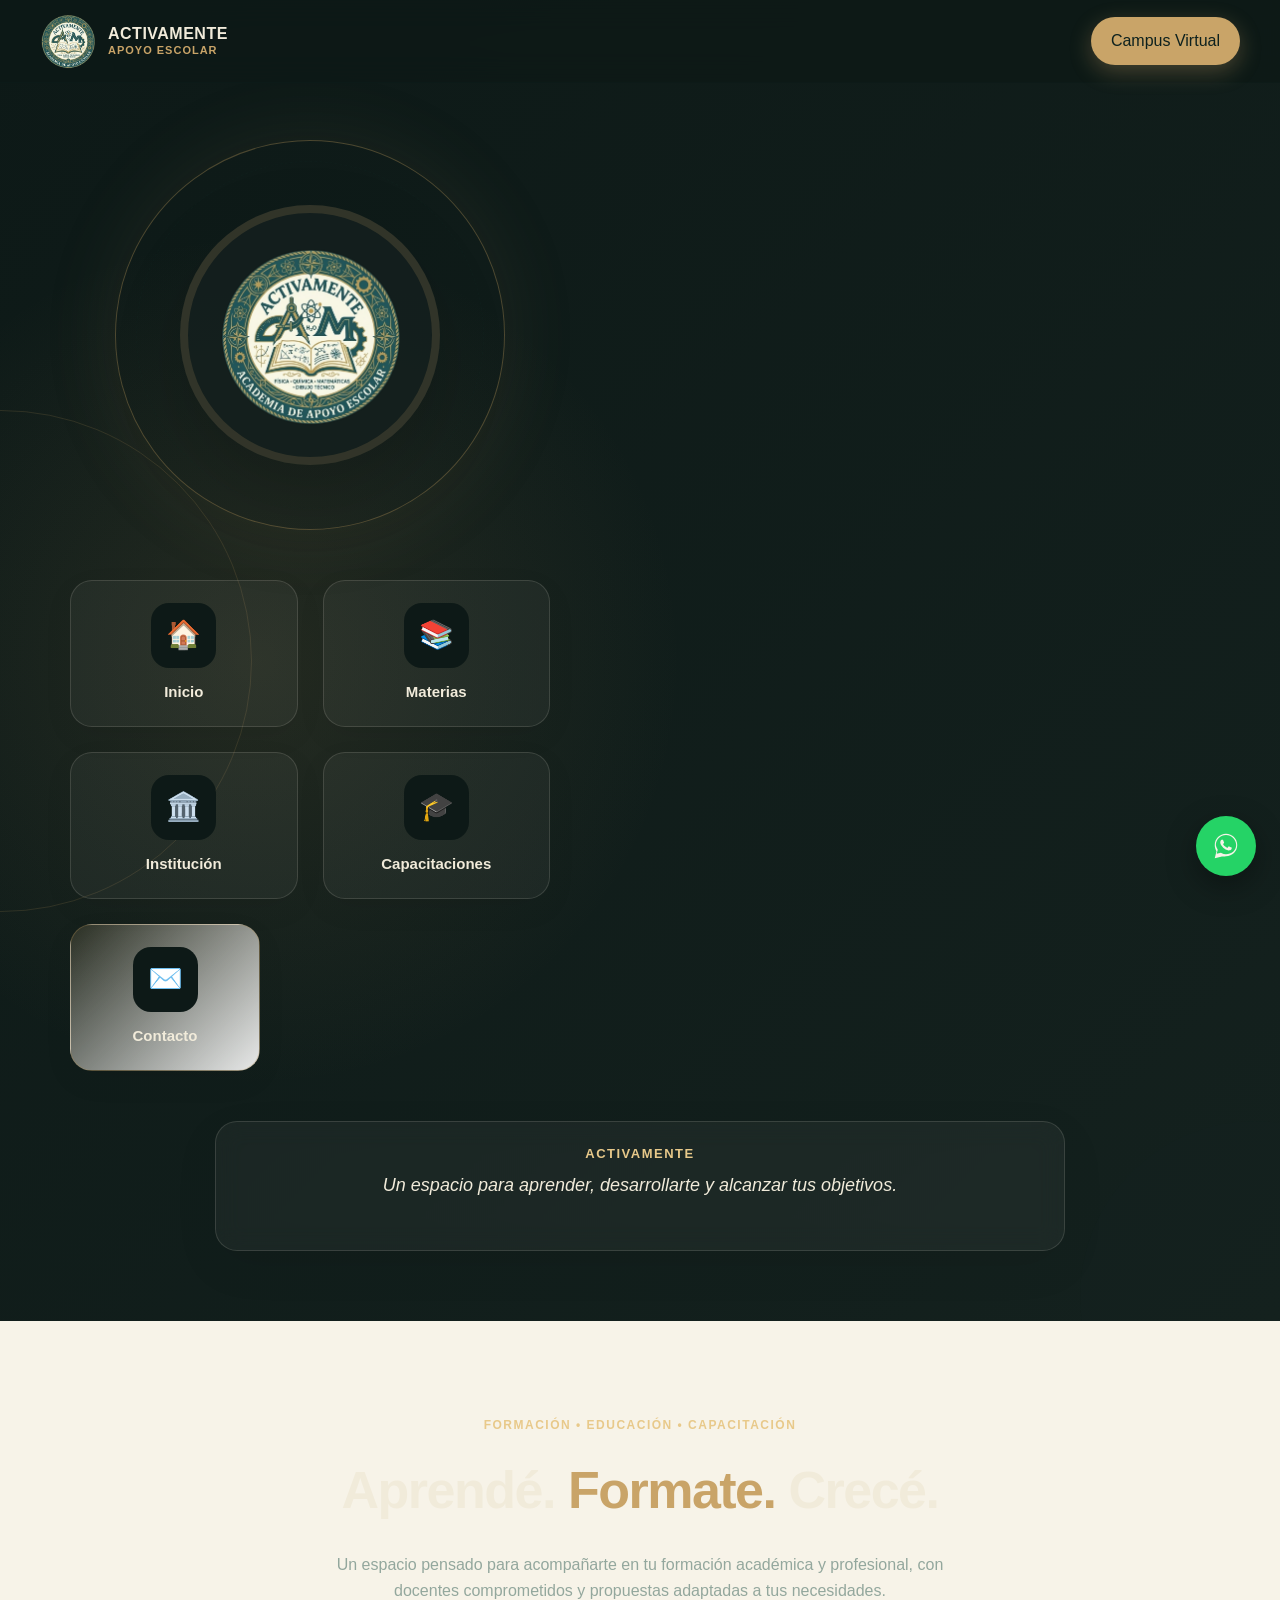
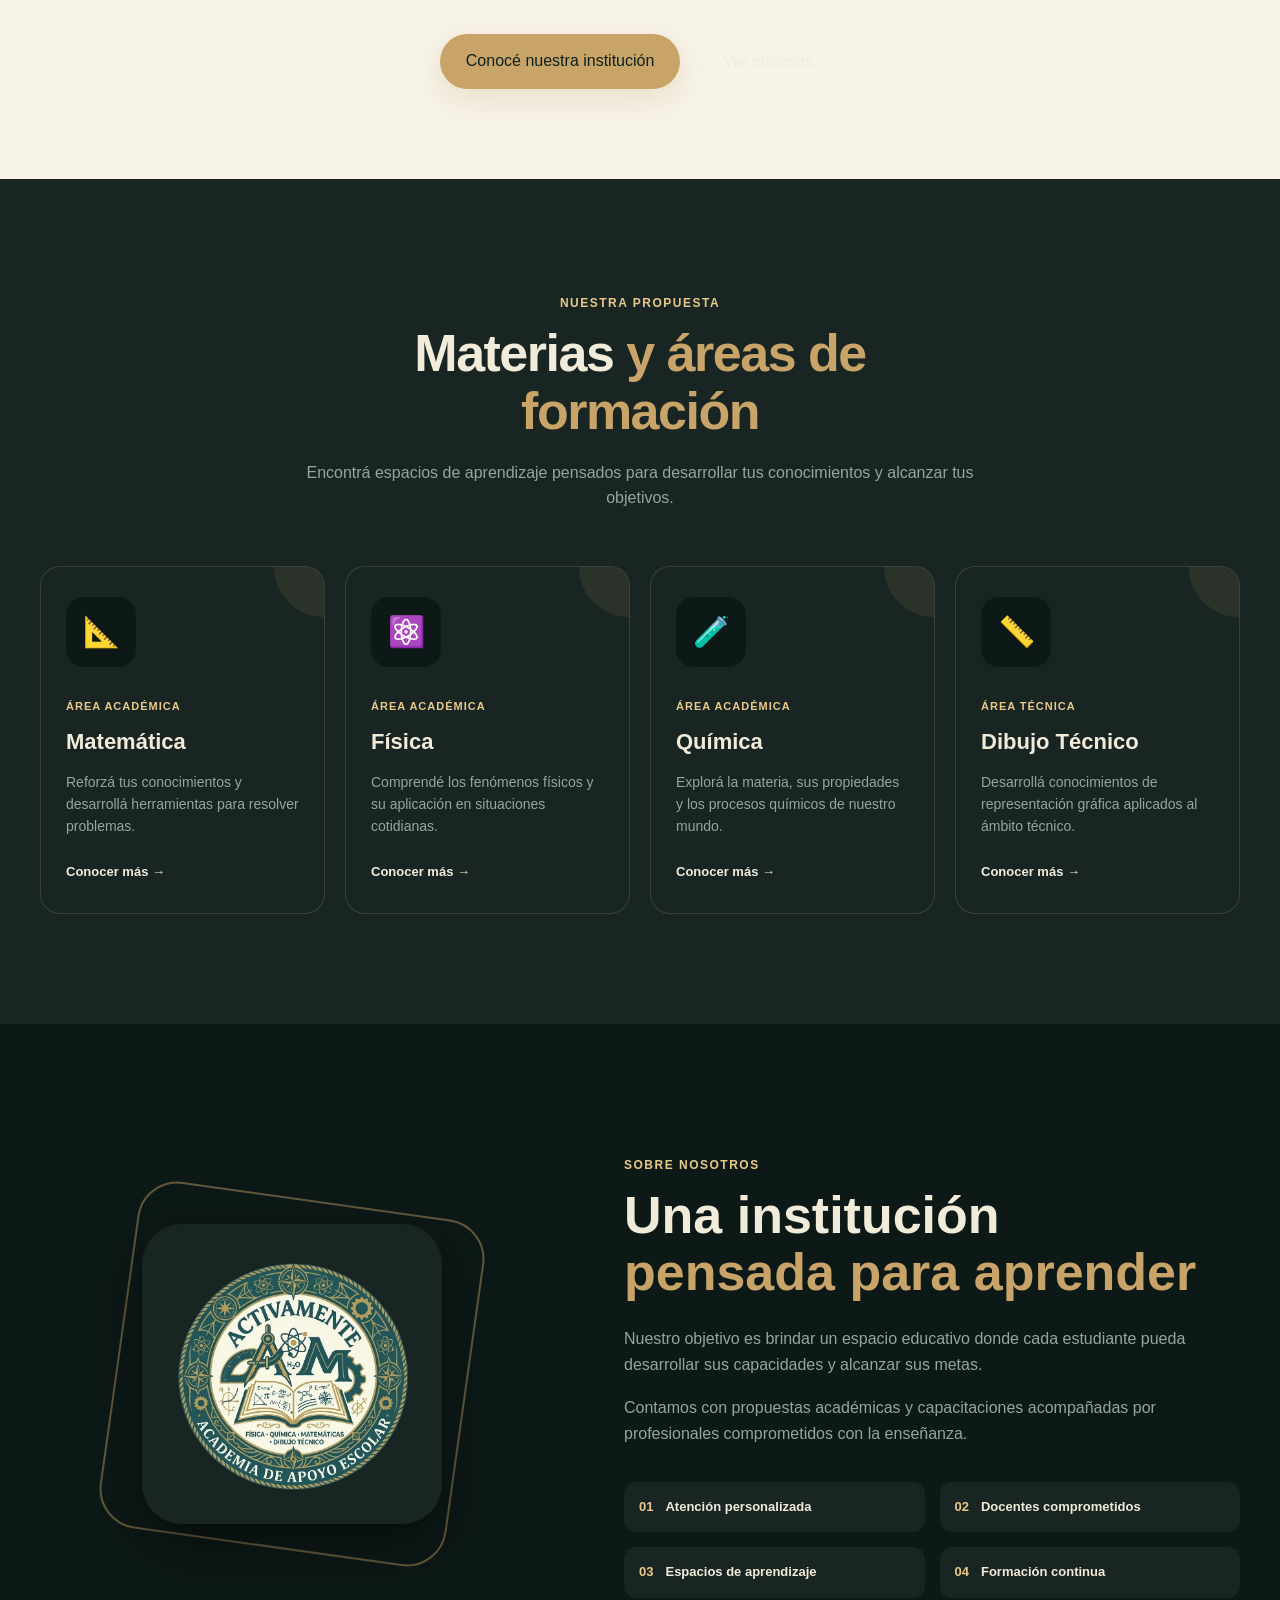
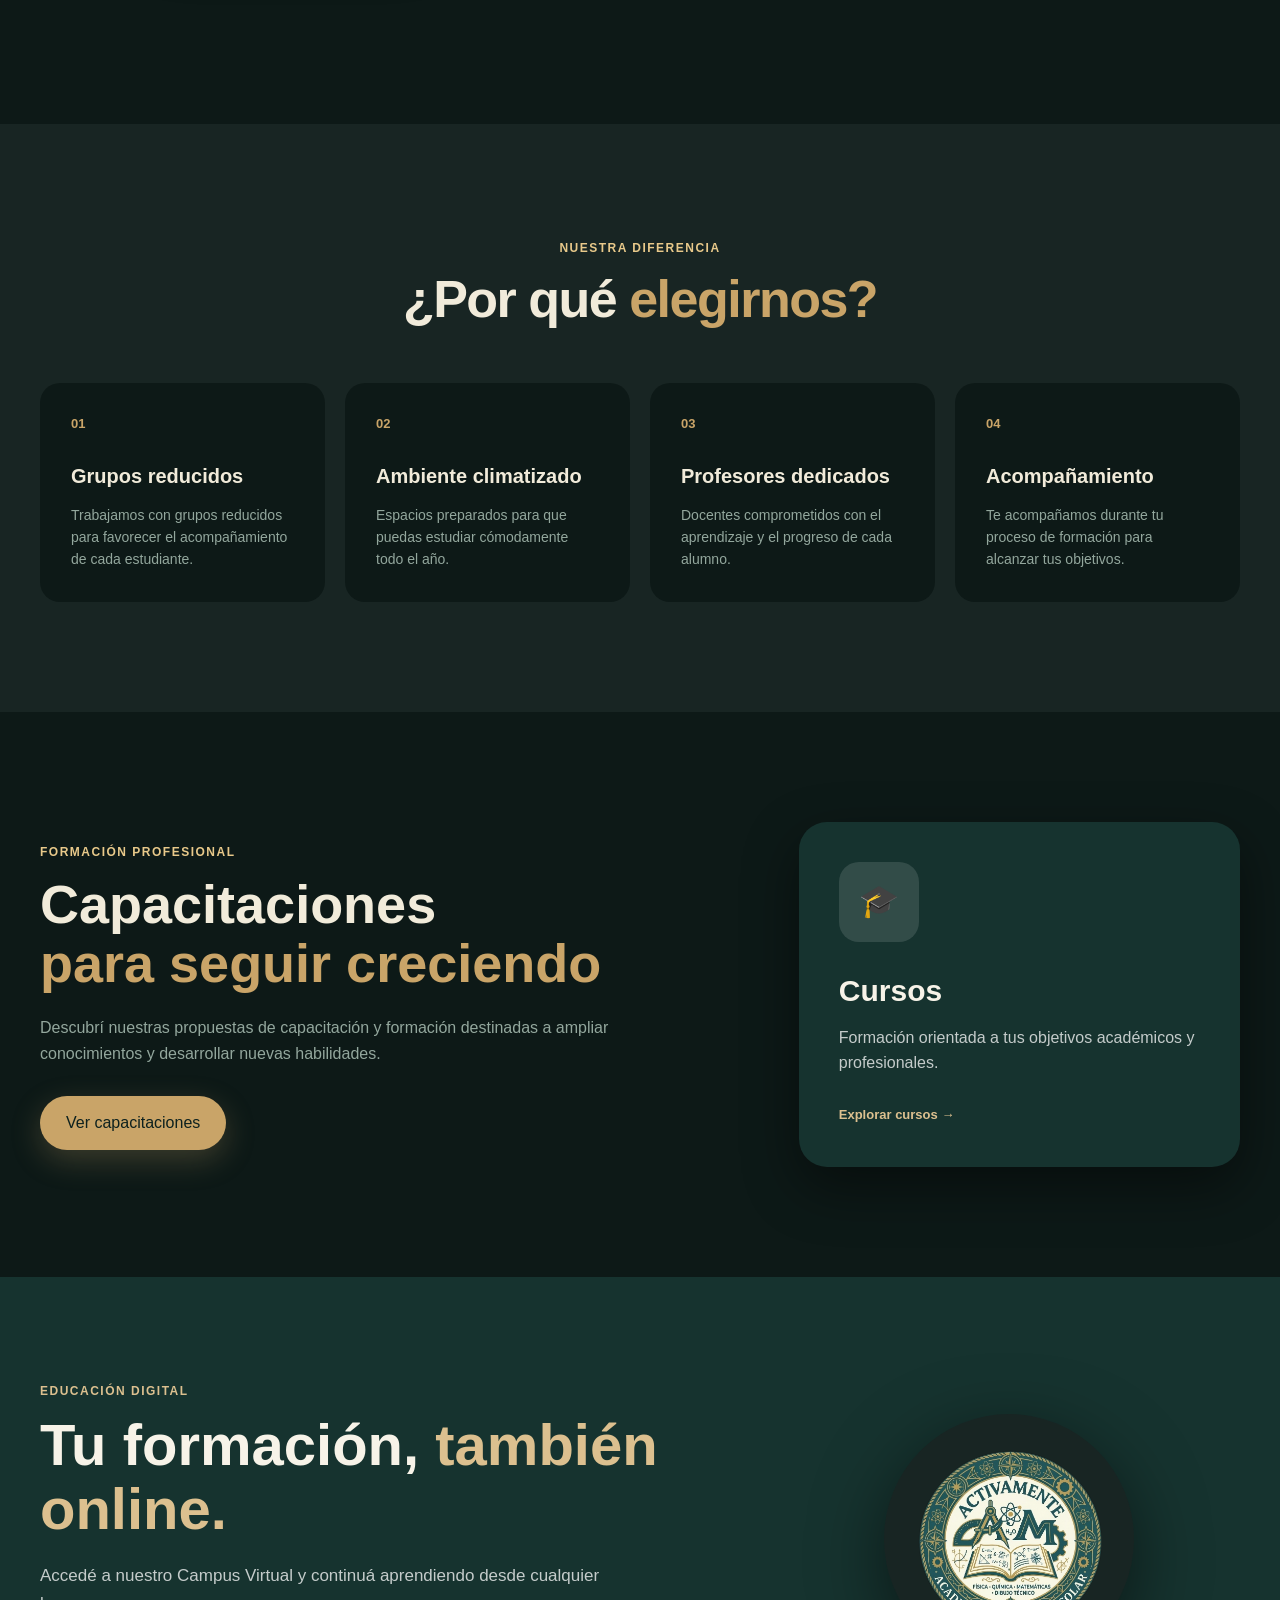
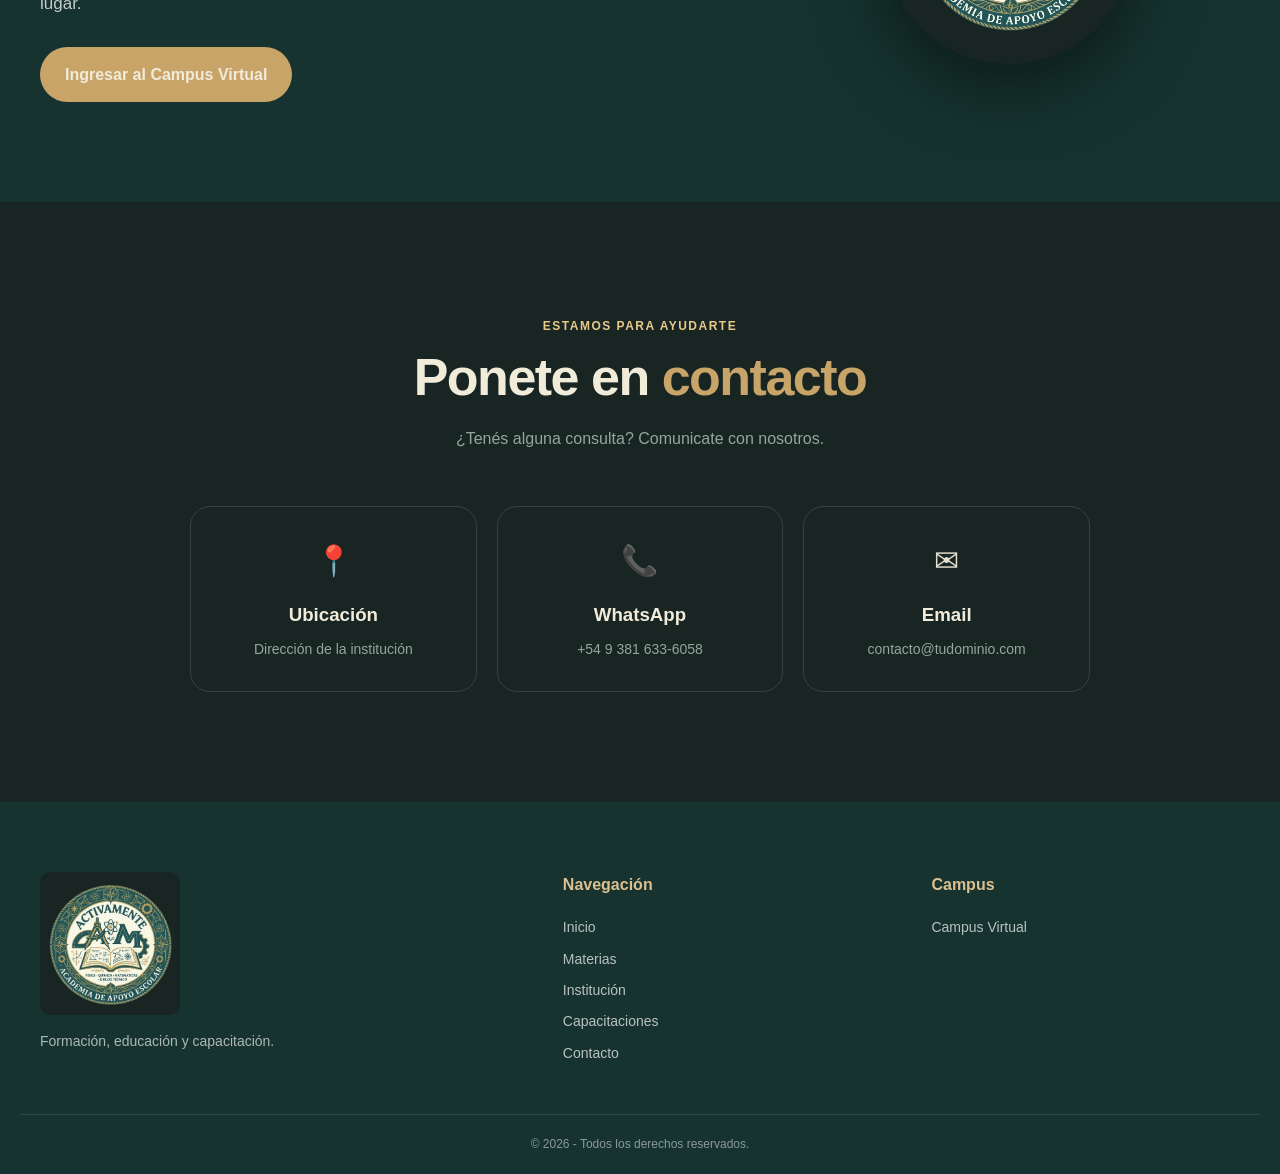
==== index.html @ 9f3b5a09 "Update index.html" ====
<!DOCTYPE html>
<html lang="es">
<head>
<meta charset="UTF-8">
<meta name="viewport" content="width=device-width, initial-scale=1.0">
<title>Preview paleta oscura — Academia Activamente</title>
<link rel="stylesheet" href="css/style.css">
</head>
<body>

<header class="header">
  <nav class="navbar">
    <a href="#inicio" class="logo">
      <img src="assets/logo.png" alt="Logo">
      <span class="logo-text">
        <strong>ACTIVAMENTE</strong>
        <em>Apoyo Escolar</em>
      </span>
    </a>
    <a href="https://campus.activamente.site/" class="btn-campus">Campus Virtual</a>
  </nav>
</header>

<main>
  <section class="hero" id="inicio">
    <div class="hero-main">
      <div class="hero-radial">
        <div class="orbit-ring"></div>
        <div class="hero-floating-logo">
          <div class="logo-orbit"></div>
          <div class="logo-container"><img id="subjectIcon" src="assets/logo.png" alt="ACTIVAMENTE"></div>
        </div>
        <div class="hero-subjects">
          <div class="orbit-item" style="--dx:0px; --dy:-310px; --dx-t:0px; --dy-t:-225px;">
            <a href="#inicio" class="subject-button active">
              <span class="subject-icon">🏠</span><span class="subject-label">Inicio</span>
            </a>
          </div>
          <div class="orbit-item" style="--dx:294.8px; --dy:-95.8px; --dx-t:214px; --dy-t:-69.5px;">
            <a href="#materias" class="subject-button">
              <span class="subject-icon">📚</span><span class="subject-label">Materias</span>
            </a>
          </div>
          <div class="orbit-item" style="--dx:182.2px; --dy:250.8px; --dx-t:132.3px; --dy-t:182px;">
            <a href="#institucion" class="subject-button">
              <span class="subject-icon">🏛️</span><span class="subject-label">Institución</span>
            </a>
          </div>
          <div class="orbit-item" style="--dx:-182.2px; --dy:250.8px; --dx-t:-132.3px; --dy-t:182px;">
            <a href="#capacitaciones" class="subject-button">
              <span class="subject-icon">🎓</span><span class="subject-label">Capacitaciones</span>
            </a>
          </div>
          <div class="orbit-item" style="--dx:-294.8px; --dy:-95.8px; --dx-t:-214px; --dy-t:-69.5px;">
            <a href="#contacto" class="subject-button subject-cursos">
              <span class="subject-icon">✉️</span><span class="subject-label">Contacto</span>
            </a>
          </div>
        </div>
      </div>
    </div>
    <div class="hero-subject-info" id="subjectInfo">
      <span class="subject-name" id="subjectName">ACTIVAMENTE</span>
      <p class="subject-quote" id="quoteText">Un espacio para aprender, desarrollarte y alcanzar tus objetivos.</p>
      <span class="subject-author" id="quoteAuthor"></span>
    </div>
  </section>


  <section class="presentation">
    <div class="presentation-container">
      <span class="section-tag">Formación • Educación • Capacitación</span>
      <h1>Aprendé. <span>Formate.</span> Crecé.</h1>
      <p>Un espacio pensado para acompañarte en tu formación académica y profesional, con docentes comprometidos y propuestas adaptadas a tus necesidades.</p>
      <div class="presentation-buttons">
        <a href="#institucion" class="btn-primary">Conocé nuestra institución</a>
        <a href="#materias" class="btn-secondary">Ver materias</a>
      </div>
    </div>
  </section>

  <section class="section materias" id="materias">
    <div class="section-header">
      <span class="section-tag">Nuestra propuesta</span>
      <h2>Materias <span>y áreas de formación</span></h2>
      <p>Encontrá espacios de aprendizaje pensados para desarrollar tus conocimientos y alcanzar tus objetivos.</p>
    </div>
    <div class="materias-grid">
      <article class="materia-card">
        <div class="materia-icon">📐</div>
        <div class="materia-content"><span>Área académica</span><h3>Matemática</h3><p>Reforzá tus conocimientos y desarrollá herramientas para resolver problemas.</p><a href="#" class="card-link">Conocer más →</a></div>
      </article>
      <article class="materia-card">
        <div class="materia-icon">⚛️</div>
        <div class="materia-content"><span>Área académica</span><h3>Física</h3><p>Comprendé los fenómenos físicos y su aplicación en situaciones cotidianas.</p><a href="#" class="card-link">Conocer más →</a></div>
      </article>
      <article class="materia-card">
        <div class="materia-icon">🧪</div>
        <div class="materia-content"><span>Área académica</span><h3>Química</h3><p>Explorá la materia, sus propiedades y los procesos químicos de nuestro mundo.</p><a href="#" class="card-link">Conocer más →</a></div>
      </article>
      <article class="materia-card">
        <div class="materia-icon">📏</div>
        <div class="materia-content"><span>Área técnica</span><h3>Dibujo Técnico</h3><p>Desarrollá conocimientos de representación gráfica aplicados al ámbito técnico.</p><a href="#" class="card-link">Conocer más →</a></div>
      </article>
    </div>
  </section>

  <section class="section institution" id="institucion">
    <div class="institution-container">
      <div class="institution-image">
        <div class="image-decoration"></div>
        <img src="assets/logo.png" alt="Nuestra institución">
      </div>
      <div class="institution-content">
        <span class="section-tag">Sobre nosotros</span>
        <h2>Una institución <span>pensada para aprender</span></h2>
        <p>Nuestro objetivo es brindar un espacio educativo donde cada estudiante pueda desarrollar sus capacidades y alcanzar sus metas.</p>
        <p>Contamos con propuestas académicas y capacitaciones acompañadas por profesionales comprometidos con la enseñanza.</p>
        <div class="institution-features">
          <div class="feature"><strong>01</strong><span>Atención personalizada</span></div>
          <div class="feature"><strong>02</strong><span>Docentes comprometidos</span></div>
          <div class="feature"><strong>03</strong><span>Espacios de aprendizaje</span></div>
          <div class="feature"><strong>04</strong><span>Formación continua</span></div>
        </div>
      </div>
    </div>
  </section>

  <section class="section why-us">
    <div class="section-header">
      <span class="section-tag">Nuestra diferencia</span>
      <h2>¿Por qué <span>elegirnos?</span></h2>
    </div>
    <div class="advantages-grid">
      <article class="advantage-card"><div class="advantage-number">01</div><h3>Grupos reducidos</h3><p>Trabajamos con grupos reducidos para favorecer el acompañamiento de cada estudiante.</p></article>
      <article class="advantage-card"><div class="advantage-number">02</div><h3>Ambiente climatizado</h3><p>Espacios preparados para que puedas estudiar cómodamente todo el año.</p></article>
      <article class="advantage-card"><div class="advantage-number">03</div><h3>Profesores dedicados</h3><p>Docentes comprometidos con el aprendizaje y el progreso de cada alumno.</p></article>
      <article class="advantage-card"><div class="advantage-number">04</div><h3>Acompañamiento</h3><p>Te acompañamos durante tu proceso de formación para alcanzar tus objetivos.</p></article>
    </div>
  </section>

  <section class="section training" id="capacitaciones">
    <div class="training-container">
      <div class="training-content">
        <span class="section-tag">Formación profesional</span>
        <h2>Capacitaciones <span>para seguir creciendo</span></h2>
        <p>Descubrí nuestras propuestas de capacitación y formación destinadas a ampliar conocimientos y desarrollar nuevas habilidades.</p>
        <a href="#" class="btn-primary">Ver capacitaciones</a>
      </div>
      <div class="training-card">
        <div class="training-icon">🎓</div>
        <h3>Cursos</h3>
        <p>Formación orientada a tus objetivos académicos y profesionales.</p>
        <a href="#" class="card-link">Explorar cursos →</a>
      </div>
    </div>
  </section>

  <section class="campus" id="campus">
    <div class="campus-container">
      <div class="campus-content">
        <span class="section-tag">Educación digital</span>
        <h2>Tu formación, <span>también online.</span></h2>
        <p>Accedé a nuestro Campus Virtual y continuá aprendiendo desde cualquier lugar.</p>
        <a href="https://campus.activamente.site/" class="btn-campus-large">Ingresar al Campus Virtual</a>
      </div>
      <div class="campus-visual"><img src="assets/logo.png" alt="Campus Virtual"></div>
    </div>
  </section>

  <section class="section contact" id="contacto">
    <div class="section-header">
      <span class="section-tag">Estamos para ayudarte</span>
      <h2>Ponete en <span>contacto</span></h2>
      <p>¿Tenés alguna consulta? Comunicate con nosotros.</p>
    </div>
    <div class="contact-grid">
      <div class="contact-item"><span class="contact-icon">📍</span><h3>Ubicación</h3><p>Dirección de la institución</p></div>
      <a href="https://wa.me/5493816336058?text=Hola%2C%20quiero%20más%20información%20sobre%20Academia%20Activamente" target="_blank" rel="noopener" class="contact-item contact-item-link"><span class="contact-icon">📞</span><h3>WhatsApp</h3><p>+54 9 381 633-6058</p></a>
      <div class="contact-item"><span class="contact-icon">✉</span><h3>Email</h3><p>contacto@tudominio.com</p></div>
    </div>
  </section>
</main>

<footer class="footer">
  <div class="footer-container">
    <div class="footer-brand">
      <img src="assets/logo.png" alt="Logo">
      <p>Formación, educación y capacitación.</p>
    </div>
    <div class="footer-links">
      <h4>Navegación</h4>
      <a href="#inicio">Inicio</a><a href="#materias">Materias</a><a href="#institucion">Institución</a><a href="#capacitaciones">Capacitaciones</a><a href="#contacto">Contacto</a>
    </div>
    <div class="footer-links">
      <h4>Campus</h4>
      <a href="#campus">Campus Virtual</a>
    </div>
  </div>
  <div class="footer-bottom"><p>© 2026 - Todos los derechos reservados.</p></div>
</footer>

<a href="https://wa.me/5493816336058?text=Hola%2C%20quiero%20más%20información%20sobre%20Academia%20Activamente"
   target="_blank" rel="noopener"
   class="whatsapp-float"
   aria-label="Escribinos por WhatsApp">
  <svg viewBox="0 0 32 32" width="30" height="30" fill="currentColor">
    <path d="M16.001 3C9.373 3 4 8.373 4 15c0 2.386.678 4.61 1.85 6.497L4 29l7.703-1.822A11.94 11.94 0 0 0 16.001 27C22.628 27 28 21.627 28 15S22.628 3 16.001 3zm0 21.818a9.77 9.77 0 0 1-4.98-1.36l-.357-.212-4.573 1.082 1.104-4.46-.233-.367A9.78 9.78 0 0 1 5.182 15c0-5.964 4.854-10.818 10.819-10.818S26.818 9.036 26.818 15 21.965 24.818 16.001 24.818zm5.5-7.377c-.301-.15-1.782-.879-2.058-.98-.276-.1-.477-.15-.678.15-.2.301-.778.98-.954 1.181-.176.2-.351.226-.652.075-.301-.15-1.27-.468-2.42-1.492-.895-.798-1.5-1.783-1.676-2.084-.176-.301-.019-.464.132-.614.135-.135.301-.351.452-.527.15-.176.2-.301.301-.502.1-.2.05-.376-.025-.527-.075-.15-.678-1.635-.929-2.24-.245-.588-.494-.508-.678-.517l-.577-.01c-.2 0-.527.075-.803.376-.276.301-1.054 1.03-1.054 2.512s1.079 2.914 1.229 3.115c.15.2 2.123 3.243 5.146 4.548.719.31 1.28.495 1.718.634.722.23 1.379.198 1.898.12.579-.087 1.782-.729 2.033-1.432.251-.703.251-1.306.176-1.432-.075-.125-.276-.2-.577-.35z"/>
  </svg>
</a>

<script src="js/main.js"></script>

</body>
</html>
---- css/style.css ----
:root {
    /* Fondo casi negro-verdoso, como el anillo exterior del sello */
    --color-bg: #0D1917;
    --color-bg-soft: #14211E;
    --color-surface: #182523;

    /* Verde petróleo — ahora usado para bloques sólidos (footer, campus, botones) */
    --color-primary: #16332F;
    --color-primary-dark: #0D211E;
    --color-primary-light: #2C5049;

    /* Bronce, único acento brillante */
    --color-accent: #C9A468;
    --color-accent-dark: #E8C98A;
    --color-accent-light: #DCC08F;

    /* Texto */
    --color-heading: #F1EBDA;
    --color-white: #F7F3E8;
    --color-text: #E4DECB;
    --color-text-light: #93A79D;
    --color-border: rgba(241, 235, 218, 0.14);

    --radius-medium: 20px;
    --radius-large: 28px;
    --transition: all 0.35s ease;
    --container-width: 1200px;

    --shadow-soft:
        0 15px 40px rgba(0, 0, 0, 0.35);

    --shadow-medium:
        0 20px 55px rgba(0, 0, 0, 0.45);
}

/* =========================================================
   RESET
========================================================= */

* {
    margin: 0;
    padding: 0;
    box-sizing: border-box;
}

html {
    scroll-behavior: smooth;
}

body {
    font-family: "Segoe UI", Roboto, Arial, sans-serif;
    background: var(--color-bg);
    color: var(--color-text);
    line-height: 1.6;
    overflow-x: hidden;
}

img {
    max-width: 100%;
    display: block;
}

a {
    text-decoration: none;
    color: inherit;
}

ul {
    list-style: none;
}

button {
    font-family: inherit;
}

.container {
    width: min(calc(100% - 40px), var(--container-width));
    margin-inline: auto;
}

/* =========================================================
   HEADER
========================================================= */

.header {
    position: fixed;
    top: 0;
    left: 0;
    width: 100%;
    z-index: 1000;
    background: rgba(13, 25, 23, 0.85);
    backdrop-filter: blur(15px);
    -webkit-backdrop-filter: blur(15px);
    border-bottom: 1px solid rgba(22, 51, 47, 0.08);
    transition: var(--transition);
}

.navbar {
    width: min(calc(100% - 40px), var(--container-width));
    height: 82px;
    margin-inline: auto;
    display: flex;
    align-items: center;
    justify-content: space-between;
    gap: 30px;
}

.logo {
    display: flex;
    align-items: center;
    gap: 12px;
    flex-shrink: 0;
}

.logo img {
    width: 56px;
    height: 56px;
    object-fit: contain;
    border-radius: 50%;
    transition: var(--transition);
}

.logo:hover img {
    transform: scale(1.03);
}

.logo-text {
    display: flex;
    flex-direction: column;
    line-height: 1.25;
}

.logo-text strong {
    color: var(--color-heading);
    font-size: 16px;
    font-weight: 800;
    letter-spacing: 0.5px;
}

.logo-text em {
    color: var(--color-accent);
    font-size: 11px;
    font-weight: 600;
    font-style: normal;
    letter-spacing: 1px;
    text-transform: uppercase;
}

.btn-campus {
    margin-left: 8px;
    padding: 11px 20px !important;
    border-radius: 50px;
    background: var(--color-accent);
    color: var(--color-primary-dark) !important;
    box-shadow: 0 7px 22px rgba(201, 164, 104, 0.30);
    transition: var(--transition);
}

.btn-campus:hover {
    background: var(--color-accent-dark);
    color: var(--color-primary-dark) !important;
    transform: translateY(-2px);
    box-shadow: 0 10px 28px rgba(201, 164, 104, 0.4);
}

/* =========================================================
   HERO
========================================================= */

.hero {
    position: relative;
    min-height: 100vh;
    padding: 120px 40px 70px;
    display: flex;
    flex-direction: column;
    justify-content: center;
    overflow: hidden;
    background:
        radial-gradient(circle at 20% 50%, rgba(169, 138, 84, 0.14), transparent 35%),
        linear-gradient(135deg, var(--color-bg) 0%, var(--color-bg-soft) 100%);
}

.hero::before {
    content: "";
    position: absolute;
    width: 500px;
    height: 500px;
    border-radius: 50%;
    border: 1px solid rgba(169, 138, 84, 0.18);
    left: -250px;
    top: 50%;
    transform: translateY(-50%);
    pointer-events: none;
}

.hero::after {
    content: "";
    position: absolute;
    width: 350px;
    height: 350px;
    border-radius: 50%;
    background: rgba(22, 51, 47, 0.05);
    right: -150px;
    bottom: -150px;
    pointer-events: none;
}

.hero-main {
    position: relative;
    z-index: 2;
    width: min(1200px, 100%);
    margin: 0 auto;
    min-height: 520px;
    display: grid;
    grid-template-columns: 45% 55%;
    align-items: center;
    gap: 30px;
}

.hero-floating-logo {
    position: relative;
    width: 430px;
    height: 430px;
    margin: 0 auto;
    display: flex;
    align-items: center;
    justify-content: center;
    animation: floatingLogo 6s ease-in-out infinite;
}

.logo-orbit {
    position: absolute;
    width: 390px;
    height: 390px;
    border-radius: 50%;
    border: 1px solid rgba(169, 138, 84, 0.4);
    transform: rotate(-15deg);
    box-shadow: 0 0 80px rgba(169, 138, 84, 0.10);
}

.logo-orbit::before {
    content: "";
    position: absolute;
    inset: 20px;
    border-radius: 50%;
    border: 1px dashed rgba(22, 51, 47, 0.14);
}

.logo-container {
    position: relative;
    z-index: 3;
    width: 260px;
    height: 260px;
    display: flex;
    align-items: center;
    justify-content: center;
    padding: 30px;
    border-radius: 50%;
    background: rgba(20, 32, 30, 0.9);
    border: 8px solid rgba(169, 138, 84, 0.2);
    box-shadow: 0 25px 70px rgba(0, 0, 0, 0.15);
    transition: transform .4s ease, box-shadow .4s ease;
}

.logo-container:hover {
    transform: scale(1.04);
    box-shadow: 0 30px 80px rgba(0, 0, 0, 0.20);
}

.logo-container img {
    width: 100%;
    height: 100%;
    object-fit: contain;
    transition: opacity .25s ease, transform .35s ease;
}

@keyframes floatingLogo {
    0%, 100% { transform: translateY(0); }
    50% { transform: translateY(-12px); }
}

.hero-subjects {
    display: grid;
    grid-template-columns: repeat(2, 1fr);
    gap: 25px;
    padding: 30px;
}

.subject-button {
    position: relative;
    border: none;
    cursor: pointer;
    padding: 22px;
    min-height: 145px;
    display: flex;
    flex-direction: column;
    align-items: center;
    justify-content: center;
    gap: 12px;
    border-radius: 22px;
    background: rgba(255, 255, 255, 0.045);
    border: 1px solid var(--color-border);
    box-shadow: 0 10px 30px rgba(0, 0, 0, 0.06);
    color: var(--color-heading);
    transition: var(--transition);
}

.subject-button:hover {
    transform: translateY(-8px);
    background: var(--color-surface);
    border-color: rgba(169, 138, 84, 0.5);
    box-shadow: 0 18px 40px rgba(0, 0, 0, 0.12);
}

.subject-button.active {
    background: var(--color-primary);
    border-color: var(--color-heading);
    color: var(--color-white);
    transform: translateY(-6px);
    box-shadow: 0 18px 45px rgba(22, 51, 47, 0.25);
}

.subject-icon {
    width: 65px;
    height: 65px;
    display: flex;
    align-items: center;
    justify-content: center;
    padding: 10px;
    border-radius: 18px;
    background: var(--color-bg);
    font-size: 28px;
    transition: var(--transition);
}

.subject-button.active .subject-icon {
    background: rgba(255, 255, 255, 0.14);
}

.subject-icon img { width: 100%; height: 100%; object-fit: contain; transition: transform .35s ease; }
.subject-button:hover .subject-icon img { transform: scale(1.1) rotate(3deg); }
.subject-button:hover .subject-icon { transform: scale(1.08) rotate(3deg); }

.subject-label {
    font-size: 15px;
    font-weight: 700;
    text-align: center;
}

.hero-subject-info {
    position: relative;
    z-index: 3;
    width: min(850px, calc(100% - 30px));
    min-height: 130px;
    margin: 20px auto 0;
    padding: 22px 30px;
    text-align: center;
    border-radius: 22px;
    background: rgba(255, 255, 255, 0.045);
    border: 1px solid var(--color-border);
    backdrop-filter: blur(12px);
    box-shadow: 0 15px 45px rgba(0, 0, 0, 0.07);
    transition: opacity .3s ease, transform .3s ease;
}

.subject-name {
    display: block;
    margin-bottom: 7px;
    color: var(--color-accent-dark);
    font-size: 13px;
    font-weight: 800;
    letter-spacing: 1.5px;
    text-transform: uppercase;
}

.subject-quote {
    display: block;
    margin: 0 auto;
    max-width: 700px;
    color: var(--color-heading);
    font-size: 18px;
    line-height: 1.5;
    font-style: italic;
}

.subject-author {
    display: block;
    margin-top: 8px;
    color: var(--color-text-light);
    font-size: 13px;
    font-weight: 600;
}

.hero-subject-info.changing { opacity: 0; transform: translateY(8px); }
.logo-container.changing img { opacity: 0; transform: scale(.75) rotate(-8deg); }

.subject-cursos {
    grid-column: 1 / -1;
    width: 190px;
    justify-self: center;
    background: linear-gradient(135deg, rgba(169, 138, 84, 0.14), rgba(255, 255, 255, 0.9));
    border: 1px solid rgba(169, 138, 84, 0.35);
}

.subject-cursos:hover {
    border-color: var(--color-accent);
    box-shadow: 0 18px 45px rgba(169, 138, 84, 0.22);
}

.subject-cursos.active {
    background: var(--color-accent);
    color: var(--color-heading);
    border-color: var(--color-accent);
}

/* =========================================================
   PRESENTACIÓN
========================================================= */

.presentation { padding: 90px 20px; background: var(--color-white); }
.presentation-container { width: min(calc(100% - 20px), 900px); margin-inline: auto; text-align: center; }
.presentation .section-tag { display: inline-block; margin-bottom: 14px; color: var(--color-accent-dark); font-size: 12px; font-weight: 800; letter-spacing: 1.5px; text-transform: uppercase; }
.presentation h1 { font-size: clamp(34px, 5vw, 52px); color: var(--color-heading); letter-spacing: -1.5px; margin-bottom: 20px; }
.presentation h1 span { color: var(--color-accent); }
.presentation p { max-width: 640px; margin: 0 auto 30px; color: var(--color-text-light); }
.presentation-buttons { display: flex; justify-content: center; gap: 16px; flex-wrap: wrap; }

.btn-primary { padding: 14px 26px; border-radius: 50px; background: var(--color-accent); color: var(--color-primary-dark); box-shadow: 0 10px 30px rgba(201, 164, 104, 0.25); transition: var(--transition); display: inline-block; }
.btn-primary:hover { transform: translateY(-3px); background: var(--color-accent-dark); box-shadow: 0 15px 35px rgba(201, 164, 104, 0.35); }
.btn-secondary { padding: 14px 26px; border-radius: 50px; border: 1px solid var(--color-border); background: rgba(255, 255, 255, 0.05); color: var(--color-heading); transition: var(--transition); display: inline-block; }
.btn-secondary:hover { background: var(--color-surface); border-color: var(--color-accent); transform: translateY(-3px); }

/* =========================================================
   SECCIONES GENERALES
========================================================= */

.section { padding: 110px 20px; }
.section-header { max-width: 700px; margin: 0 auto 55px; text-align: center; }
.section-tag { display: inline-block; margin-bottom: 12px; color: var(--color-accent-dark); font-size: 12px; font-weight: 800; letter-spacing: 1.5px; text-transform: uppercase; }
.section-header h2 { font-size: clamp(34px, 5vw, 52px); line-height: 1.1; color: var(--color-heading); margin-bottom: 20px; letter-spacing: -1.5px; }
.section-header h2 span { color: var(--color-accent); }
.section-header p { color: var(--color-text-light); font-size: 16px; }

/* MATERIAS */
.materias { background: var(--color-surface); }
.materias-grid { width: min(calc(100% - 20px), var(--container-width)); margin-inline: auto; display: grid; grid-template-columns: repeat(4, 1fr); gap: 20px; }
.materia-card { position: relative; padding: 30px 25px; border: 1px solid var(--color-border); border-radius: var(--radius-medium); background: var(--color-surface); overflow: hidden; transition: var(--transition); }
.materia-card::before { content: ""; position: absolute; width: 100px; height: 100px; border-radius: 50%; background: var(--color-accent); opacity: 0.10; top: -50px; right: -50px; }
.materia-card:hover { transform: translateY(-8px); border-color: rgba(169, 138, 84, 0.45); box-shadow: var(--shadow-medium); }
.materia-icon { width: 70px; height: 70px; display: flex; align-items: center; justify-content: center; padding: 14px; margin-bottom: 25px; border-radius: 18px; background: var(--color-bg); font-size: 30px; }
.materia-icon img { width: 100%; height: 100%; object-fit: contain; }
.materia-content span { font-size: 11px; font-weight: 700; color: var(--color-accent-dark); text-transform: uppercase; letter-spacing: 1px; }
.materia-content h3 { margin: 6px 0 12px; color: var(--color-heading); font-size: 22px; }
.materia-content p { color: var(--color-text-light); font-size: 14px; margin-bottom: 20px; }
.card-link { color: var(--color-heading); font-size: 13px; font-weight: 800; transition: var(--transition); }
.card-link:hover { color: var(--color-accent-dark); letter-spacing: 0.3px; }

/* INSTITUCIÓN */
.institution { background: var(--color-bg); }
.institution-container { width: min(calc(100% - 20px), var(--container-width)); margin-inline: auto; display: grid; grid-template-columns: 0.9fr 1.1fr; gap: 80px; align-items: center; }
.institution-image { position: relative; min-height: 480px; display: flex; align-items: center; justify-content: center; }
.institution-image img { position: relative; z-index: 2; width: 300px; height: 300px; object-fit: contain; padding: 30px; border-radius: 40px; background: var(--color-surface); box-shadow: var(--shadow-medium); }
.image-decoration { position: absolute; width: 350px; height: 350px; border: 2px solid var(--color-accent); border-radius: 40px; transform: rotate(8deg); opacity: 0.45; }
.institution-content h2 { max-width: 600px; font-size: clamp(36px, 5vw, 52px); line-height: 1.1; color: var(--color-heading); margin-bottom: 25px; }
.institution-content h2 span { color: var(--color-accent); }
.institution-content p { max-width: 650px; color: var(--color-text-light); margin-bottom: 18px; }
.institution-features { display: grid; grid-template-columns: repeat(2, 1fr); gap: 15px; margin-top: 35px; }
.feature { display: flex; align-items: center; gap: 12px; padding: 15px; border-radius: 12px; background: rgba(255, 255, 255, 0.05); }
.feature strong { color: var(--color-accent-dark); font-size: 13px; }
.feature span { font-size: 13px; font-weight: 600; color: var(--color-heading); }

/* POR QUÉ ELEGIRNOS */
.why-us { background: var(--color-surface); }
.advantages-grid { width: min(calc(100% - 20px), var(--container-width)); margin-inline: auto; display: grid; grid-template-columns: repeat(4, 1fr); gap: 20px; }
.advantage-card { padding: 30px; border-radius: var(--radius-medium); background: var(--color-bg); border: 1px solid transparent; transition: var(--transition); }
.advantage-card:hover { border-color: rgba(169, 138, 84, 0.4); transform: translateY(-5px); box-shadow: var(--shadow-soft); }
.advantage-number { margin-bottom: 25px; color: var(--color-accent); font-size: 13px; font-weight: 800; }
.advantage-card h3 { color: var(--color-heading); margin-bottom: 12px; font-size: 20px; }
.advantage-card p { color: var(--color-text-light); font-size: 14px; }

/* CAPACITACIONES */
.training { background: var(--color-bg); }
.training-container { width: min(calc(100% - 20px), var(--container-width)); margin-inline: auto; display: grid; grid-template-columns: 1fr 0.65fr; align-items: center; gap: 80px; }
.training-content h2 { font-size: clamp(36px, 5vw, 54px); line-height: 1.1; color: var(--color-heading); margin-bottom: 22px; }
.training-content h2 span { display: block; color: var(--color-accent); }
.training-content p { max-width: 600px; color: var(--color-text-light); margin-bottom: 30px; }
.training-card { padding: 40px; background: var(--color-primary); color: var(--color-white); border-radius: var(--radius-large); box-shadow: var(--shadow-medium); transition: var(--transition); }
.training-card:hover { transform: translateY(-8px); }
.training-icon { width: 80px; height: 80px; padding: 15px; display: flex; align-items: center; justify-content: center; border-radius: 20px; background: rgba(255, 255, 255, 0.12); margin-bottom: 25px; font-size: 32px; }
.training-icon img { width: 100%; height: 100%; object-fit: contain; }
.training-card h3 { font-size: 30px; margin-bottom: 10px; }
.training-card p { color: rgba(255, 255, 255, 0.75); margin-bottom: 25px; }
.training-card .card-link { color: var(--color-accent-light); }

/* CAMPUS VIRTUAL */
.campus { padding: 100px 20px; background: var(--color-primary); color: var(--color-white); overflow: hidden; }
.campus-container { width: min(calc(100% - 20px), var(--container-width)); margin-inline: auto; display: grid; grid-template-columns: 1fr 0.7fr; align-items: center; gap: 80px; }
.campus-content .section-tag { color: var(--color-accent-light); }
.campus-content h2 { font-size: clamp(38px, 5vw, 58px); line-height: 1.1; margin-bottom: 22px; }
.campus-content h2 span { color: var(--color-accent-light); }
.campus-content p { max-width: 560px; color: rgba(255, 255, 255, 0.75); margin-bottom: 30px; font-size: 17px; }
.btn-campus-large { display: inline-flex; padding: 15px 25px; border-radius: 50px; background: var(--color-accent); color: var(--color-heading); font-weight: 800; transition: var(--transition); }
.btn-campus-large:hover { background: var(--color-accent-light); transform: translateY(-3px); }
.campus-visual { display: flex; justify-content: center; align-items: center; }
.campus-visual img { width: 250px; height: 250px; object-fit: contain; padding: 30px; border-radius: 50%; background: var(--color-surface); box-shadow: 0 20px 70px rgba(0, 0, 0, 0.5); }

/* CONTACTO */
.contact { background: var(--color-surface); }
.contact-grid { width: min(calc(100% - 20px), 900px); margin-inline: auto; display: grid; grid-template-columns: repeat(3, 1fr); gap: 20px; }
.contact-item { padding: 30px; text-align: center; border: 1px solid var(--color-border); border-radius: var(--radius-medium); transition: var(--transition); }
.contact-item:hover { transform: translateY(-5px); box-shadow: var(--shadow-soft); border-color: rgba(169, 138, 84, 0.4); }
.contact-icon { display: block; margin-bottom: 15px; font-size: 30px; }
.contact-item h3 { color: var(--color-heading); margin-bottom: 8px; }
.contact-item p { color: var(--color-text-light); font-size: 14px; }

/* FOOTER */
.footer { background: var(--color-primary); color: var(--color-white); padding: 70px 20px 0; }
.footer-container { width: min(calc(100% - 20px), var(--container-width)); margin-inline: auto; display: grid; grid-template-columns: 1.5fr 1fr 1fr; gap: 60px; padding-bottom: 50px; }
.footer-brand img { width: 140px; margin-bottom: 15px; background: var(--color-surface); padding: 8px; border-radius: 10px; }
.footer-brand p { max-width: 300px; color: rgba(255, 255, 255, 0.65); font-size: 14px; }
.footer-links { display: flex; flex-direction: column; gap: 9px; }
.footer-links h4 { margin-bottom: 10px; color: var(--color-accent-light); }
.footer-links a { color: rgba(255, 255, 255, 0.7); font-size: 14px; transition: var(--transition); }
.footer-links a:hover { color: var(--color-white); transform: translateX(3px); }
.footer-bottom { padding: 20px; text-align: center; border-top: 1px solid rgba(255, 255, 255, 0.1); }
.footer-bottom p { color: rgba(255, 255, 255, 0.5); font-size: 12px; }

/* =========================================================
   RESPONSIVE (resumido)
========================================================= */

@media (max-width: 950px) {
    .hero-main { grid-template-columns: 1fr 1fr; gap: 10px; }
    .hero-floating-logo { width: 340px; height: 340px; }
    .logo-orbit { width: 310px; height: 310px; }
    .logo-container { width: 215px; height: 215px; padding: 25px; }
    .hero-subjects { gap: 15px; padding: 15px; }
    .subject-button { min-height: 125px; padding: 15px; }
    .materias-grid, .advantages-grid { grid-template-columns: repeat(2, 1fr); }
}

@media (max-width: 768px) {
    .navbar { height: 72px; width: calc(100% - 30px); }
    .logo img { width: 46px; height: 46px; }
    .logo-text strong { font-size: 14px; }
    .logo-text em { font-size: 9px; }
    .btn-campus { padding: 9px 14px !important; font-size: 13px; }
    .hero { min-height: auto; padding: 125px 20px 70px; }
    .hero-main { grid-template-columns: 1fr; gap: 25px; }
    .hero-floating-logo { width: 290px; height: 290px; }
    .logo-orbit { width: 260px; height: 260px; }
    .logo-container { width: 190px; height: 190px; padding: 22px; }
    .hero-subjects { grid-template-columns: repeat(2, 1fr); gap: 12px; padding: 0; }
    .subject-cursos { grid-column: auto; width: auto; justify-self: stretch; }
    .subject-button { min-height: 115px; padding: 12px; border-radius: 18px; }
    .subject-icon { width: 52px; height: 52px; padding: 8px; font-size: 22px; }
    .subject-label { font-size: 13px; }
    .hero-subject-info { width: 100%; margin-top: 20px; padding: 20px 18px; border-radius: 18px; }
    .subject-quote { font-size: 15px; }
    .section { padding: 80px 20px; }
    .materias-grid, .advantages-grid { grid-template-columns: 1fr; }
    .institution-container, .training-container, .campus-container { grid-template-columns: 1fr; gap: 45px; }
    .contact-grid { grid-template-columns: 1fr; }
    .footer-container { grid-template-columns: 1fr; gap: 35px; }
    .footer-brand { text-align: center; }
    .footer-brand img, .footer-brand p { margin-inline: auto; }
    .footer-links { align-items: center; text-align: center; }
}

/* =========================================================
   CONTACTO — item como link (WhatsApp)
========================================================= */

.contact-item-link {
    cursor: pointer;
}

.contact-item-link:hover .contact-icon {
    transform: scale(1.1);
}

/* =========================================================
   BOTÓN FLOTANTE DE WHATSAPP
========================================================= */

.whatsapp-float {
    position: fixed;
    right: 24px;
    bottom: 24px;
    z-index: 999;

    width: 60px;
    height: 60px;

    display: flex;
    align-items: center;
    justify-content: center;

    border-radius: 50%;

    background: #25D366;
    color: var(--color-white);

    box-shadow: 0 10px 30px rgba(0, 0, 0, 0.35);

    animation: whatsappPulse 2.4s ease-in-out infinite;

    transition: var(--transition);
}

.whatsapp-float:hover {
    transform: scale(1.08);
    box-shadow: 0 14px 36px rgba(0, 0, 0, 0.45);
}

@keyframes whatsappPulse {
    0%, 100% {
        box-shadow: 0 10px 30px rgba(0, 0, 0, 0.35), 0 0 0 0 rgba(37, 211, 102, 0.5);
    }
    50% {
        box-shadow: 0 10px 30px rgba(0, 0, 0, 0.35), 0 0 0 10px rgba(37, 211, 102, 0);
    }
}

@media (max-width: 700px) {
    .whatsapp-float {
        right: 16px;
        bottom: 16px;
        width: 54px;
        height: 54px;
    }
}
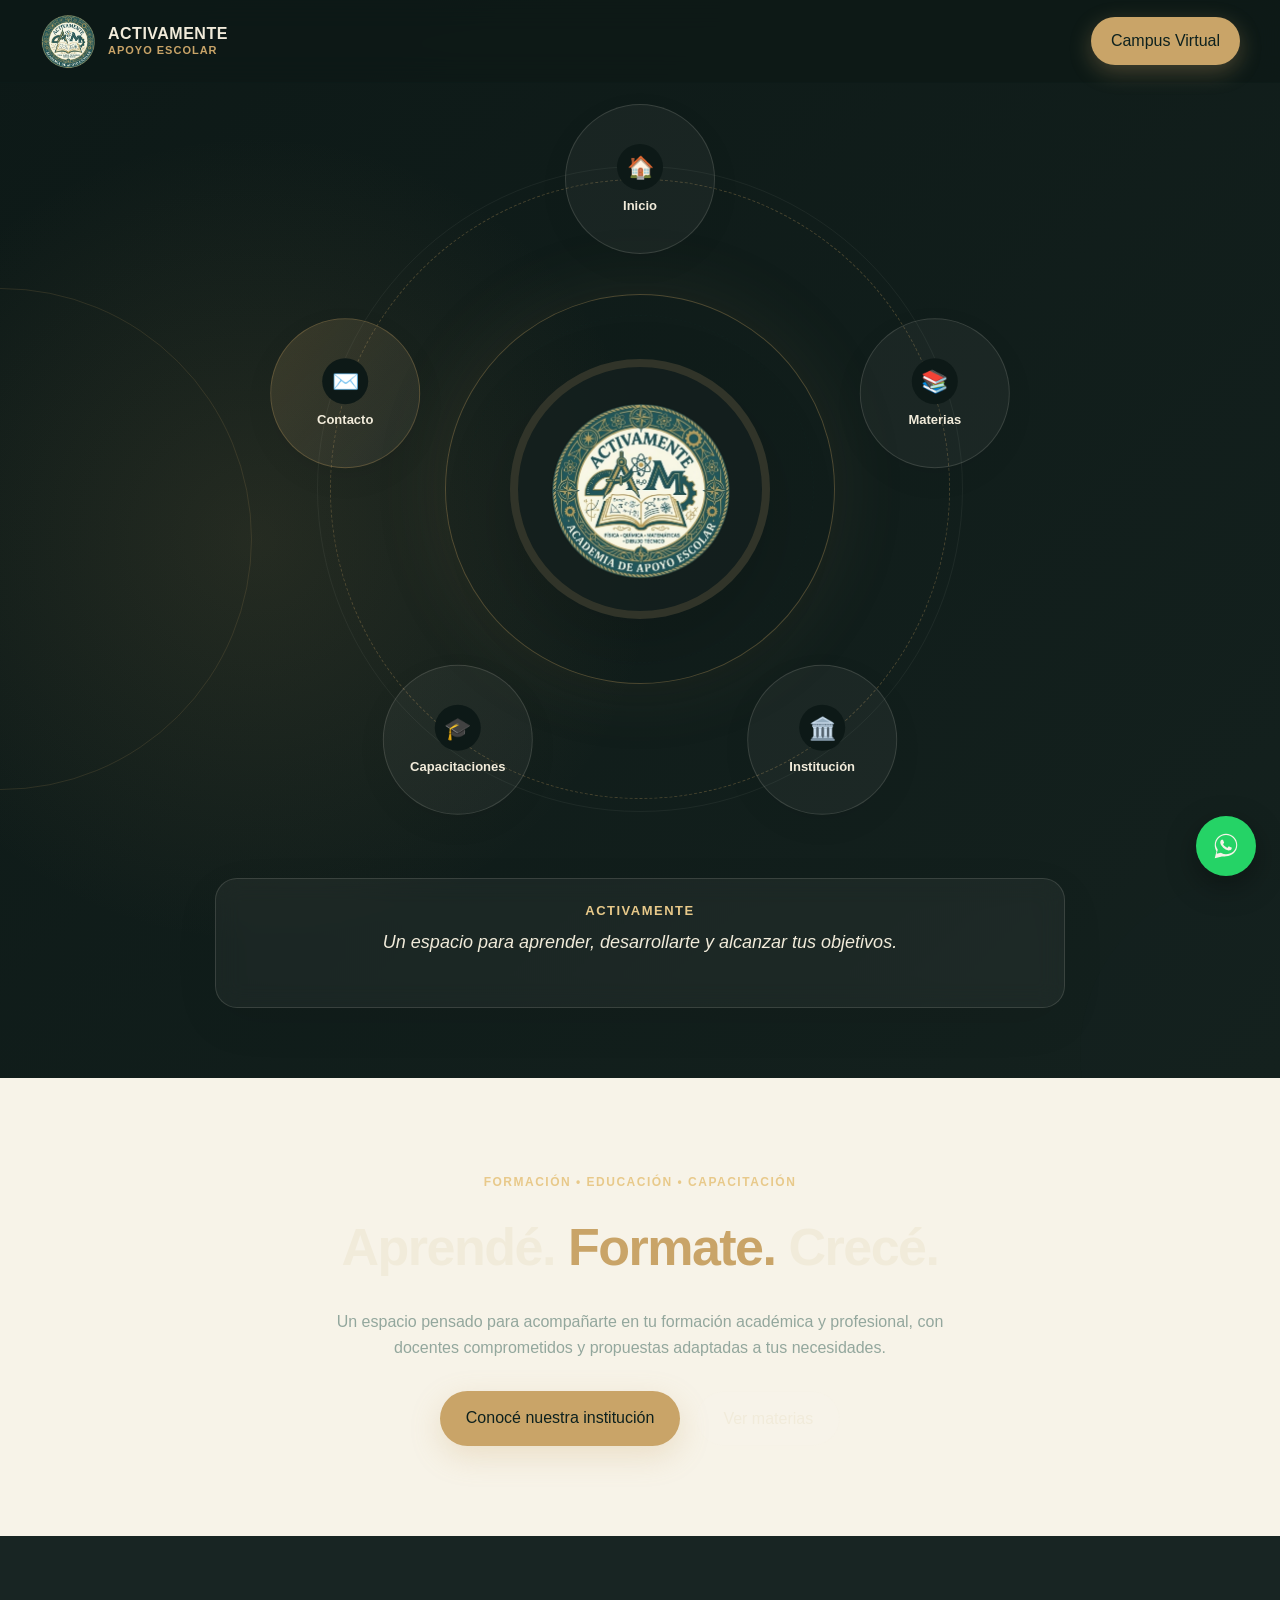
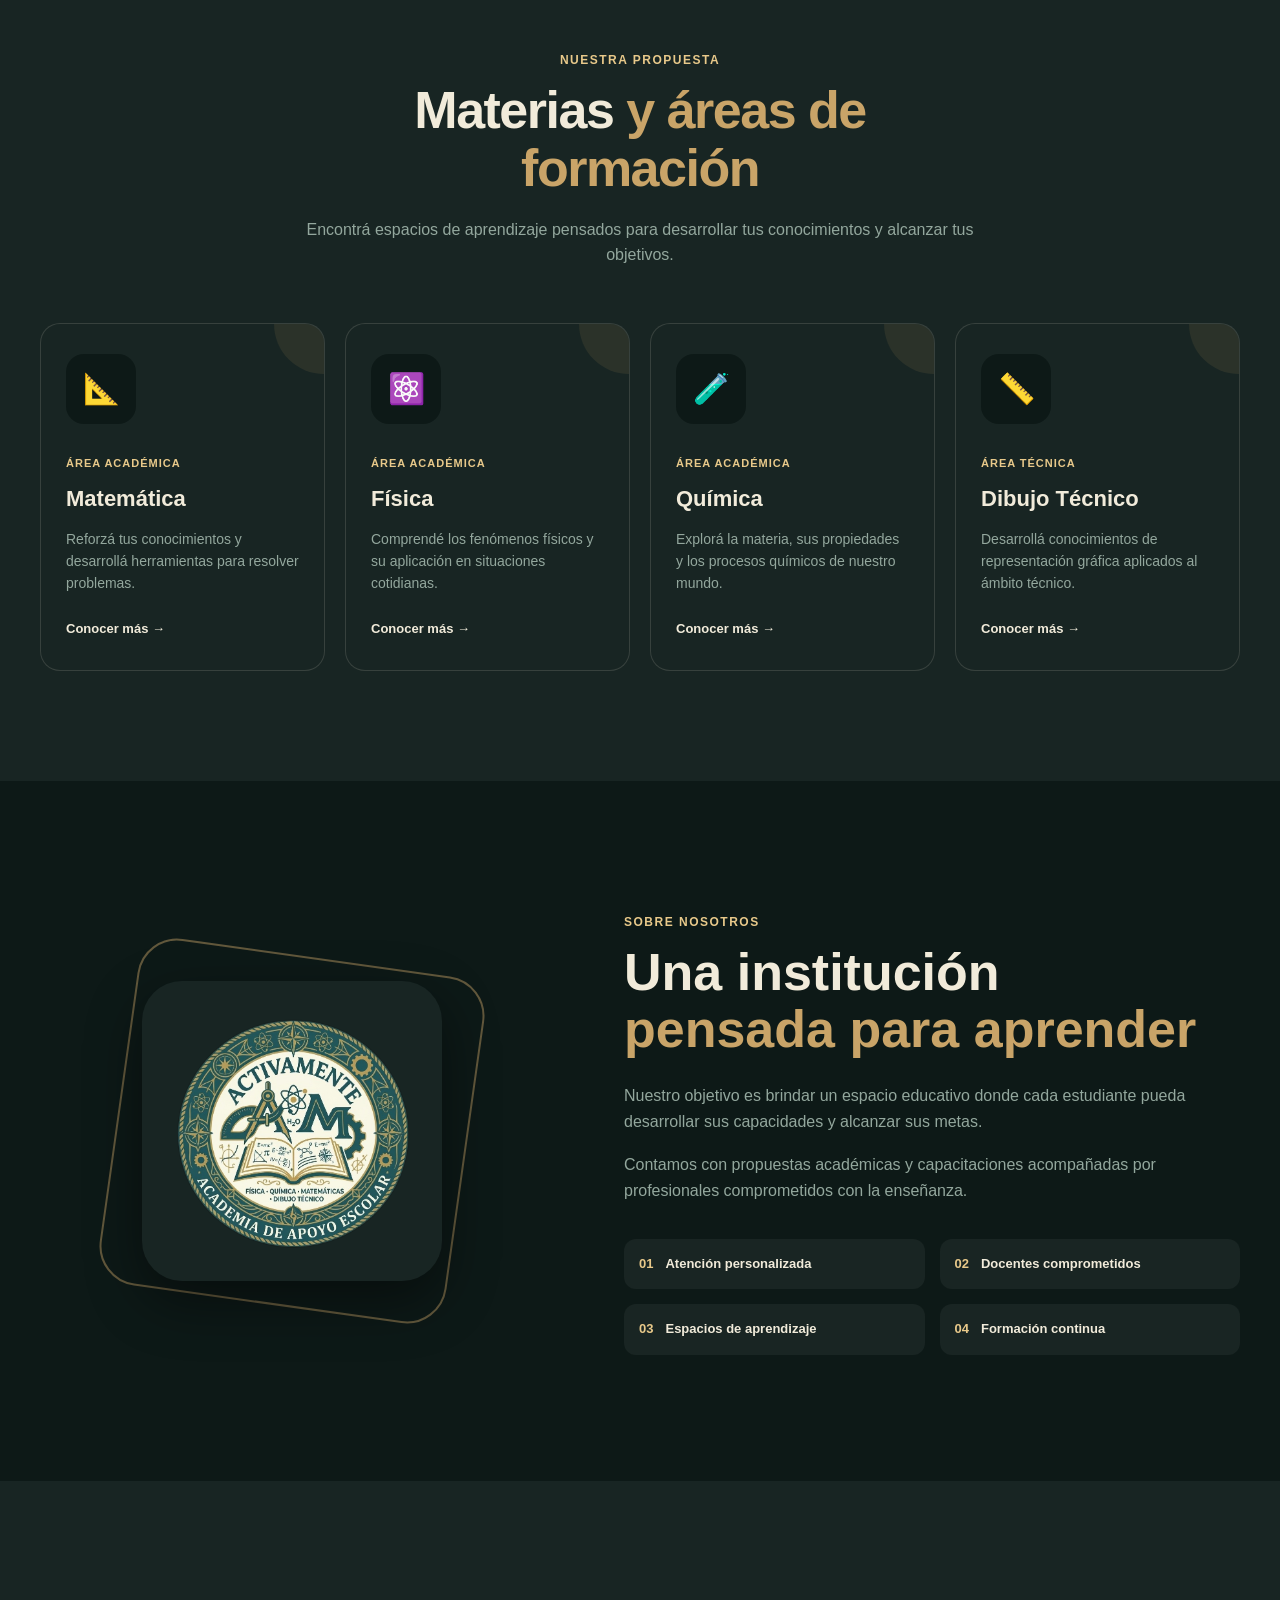
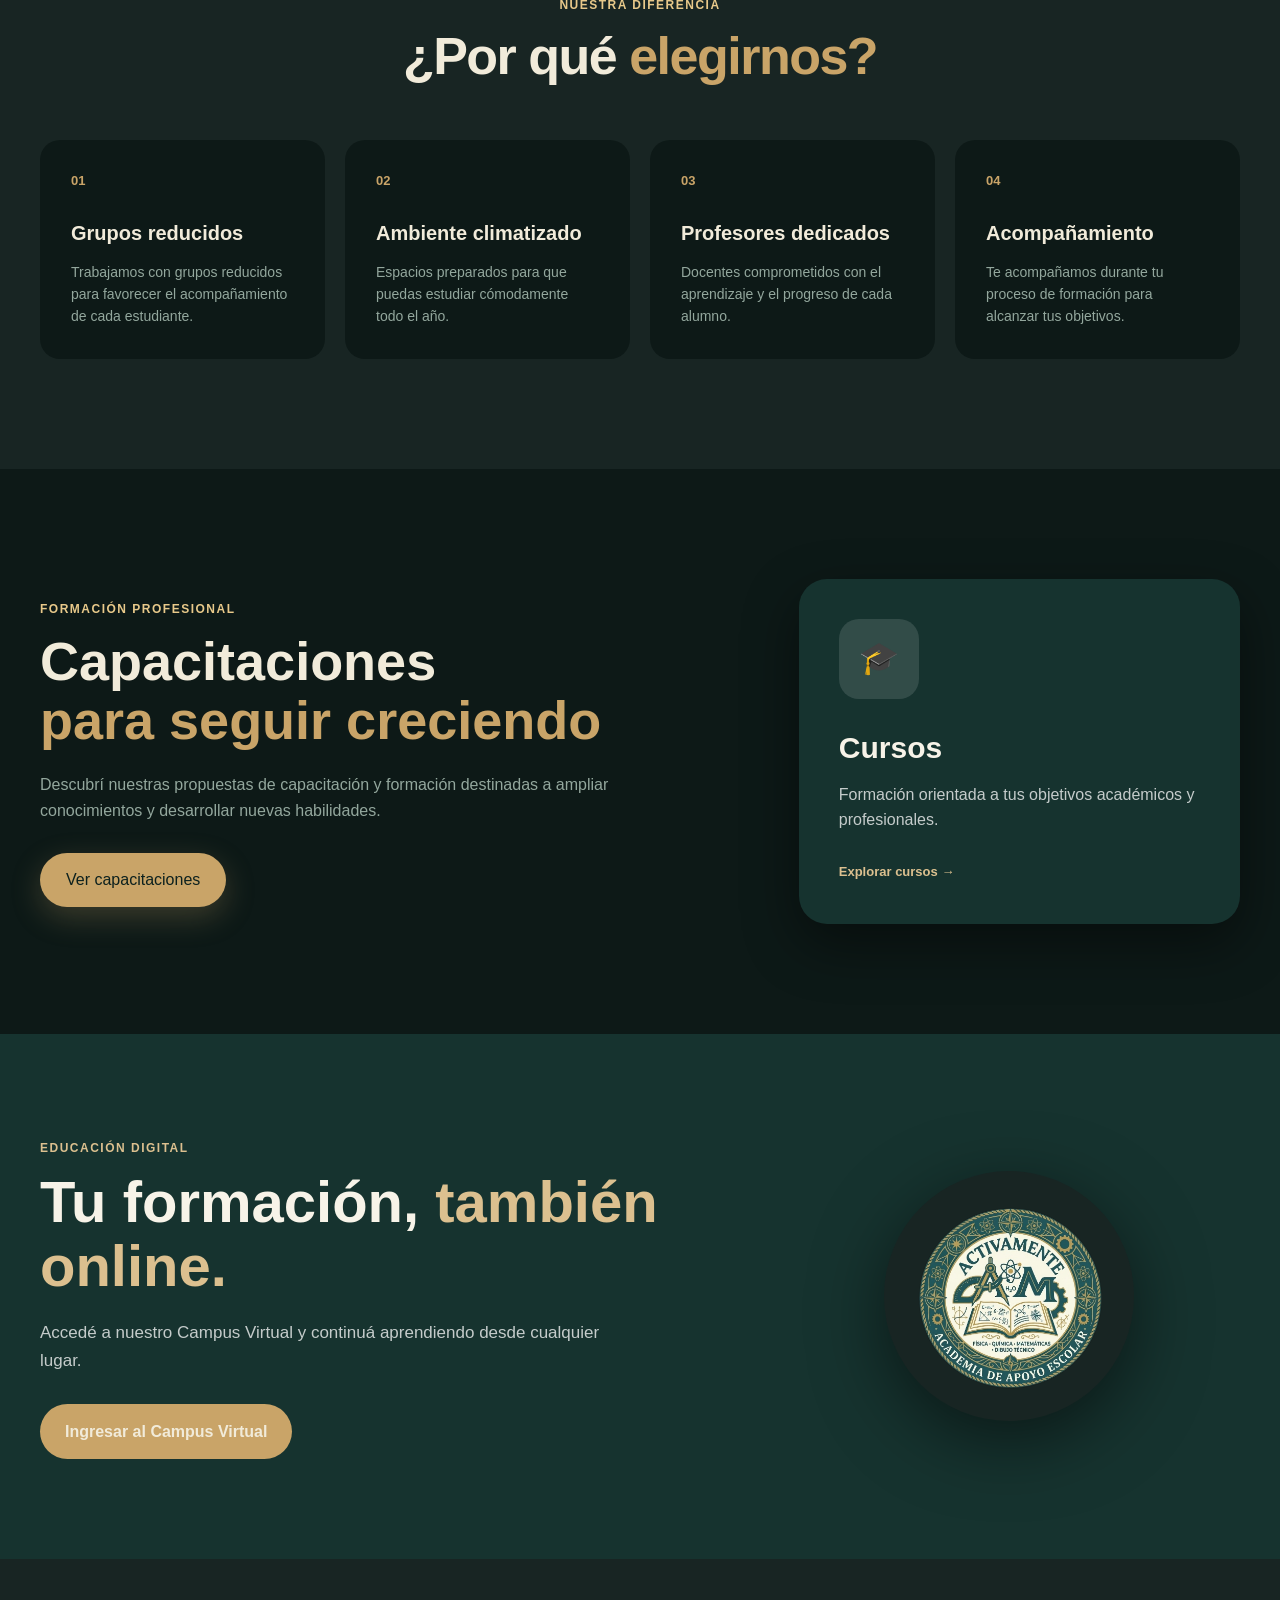
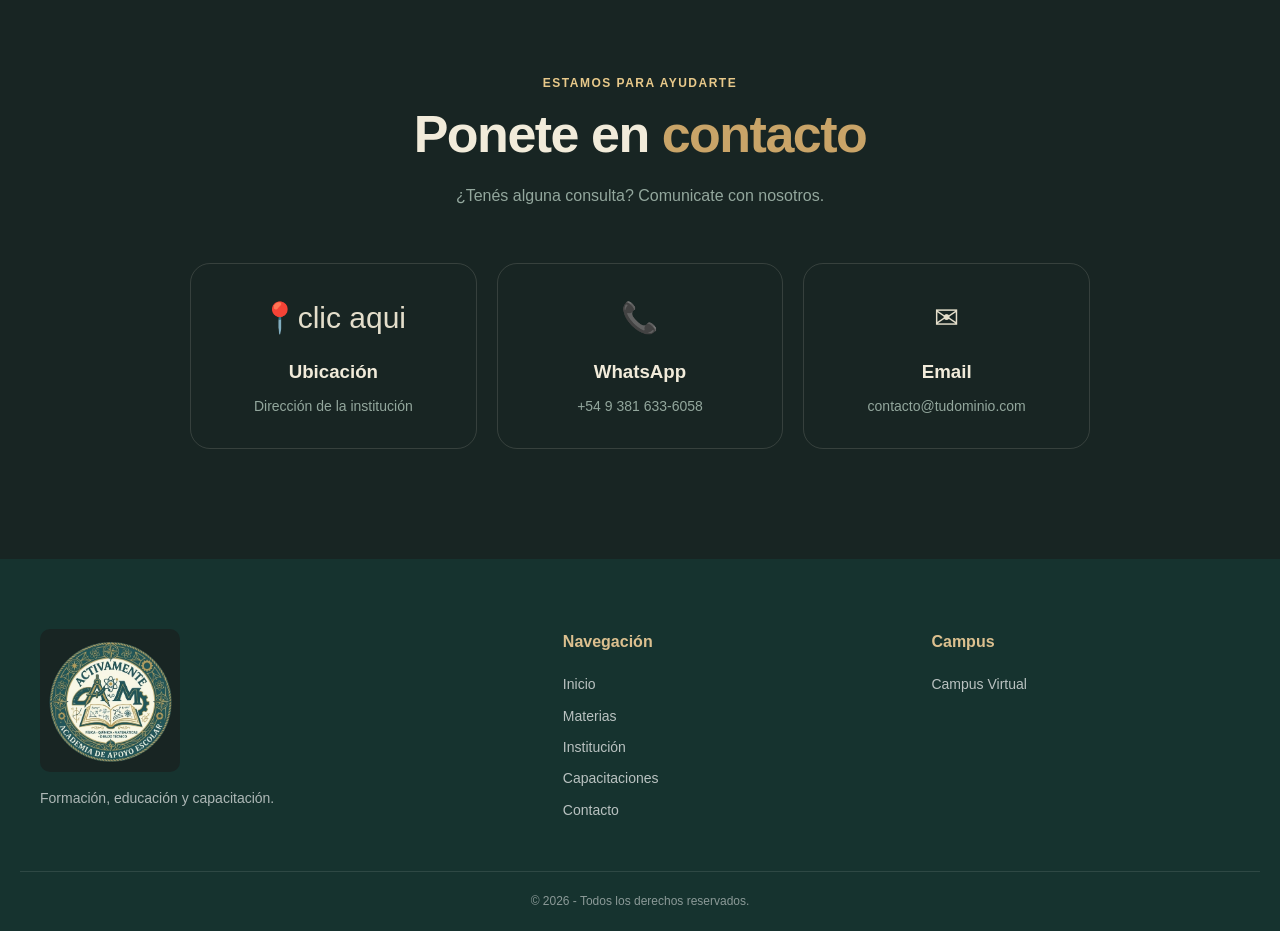
==== commit 59418988: "Update index.html" ====
--- a/index.html
+++ b/index.html
@@ -175,7 +175,7 @@
       <p>¿Tenés alguna consulta? Comunicate con nosotros.</p>
     </div>
     <div class="contact-grid">
-      <div class="contact-item"><span class="contact-icon">📍</span><h3>Ubicación</h3><p>Dirección de la institución</p></div>
+      <div class="contact-item"><span class="contact-icon"><a href="https://maps.app.goo.gl/jRejYcKXQnDySxGA6">📍clic aqui</a></span><h3>Ubicación</h3><p>Dirección de la institución</p></div>
       <a href="https://wa.me/5493816336058?text=Hola%2C%20quiero%20más%20información%20sobre%20Academia%20Activamente" target="_blank" rel="noopener" class="contact-item contact-item-link"><span class="contact-icon">📞</span><h3>WhatsApp</h3><p>+54 9 381 633-6058</p></a>
       <div class="contact-item"><span class="contact-icon">✉</span><h3>Email</h3><p>contacto@tudominio.com</p></div>
     </div>
--- a/css/style.css
+++ b/css/style.css
@@ -210,18 +210,24 @@
     z-index: 2;
     width: min(1200px, 100%);
     margin: 0 auto;
-    min-height: 520px;
-    display: grid;
-    grid-template-columns: 45% 55%;
-    align-items: center;
-    gap: 30px;
+    display: flex;
+    justify-content: center;
+}
+
+.hero-radial {
+    position: relative;
+    width: min(760px, 100%);
+    height: 780px;
+    max-height: 82vh;
 }
 
 .hero-floating-logo {
-    position: relative;
+    position: absolute;
+    top: 50%;
+    left: 50%;
+    transform: translate(-50%, -50%);
     width: 430px;
     height: 430px;
-    margin: 0 auto;
     display: flex;
     align-items: center;
     justify-content: center;
@@ -275,29 +281,55 @@
 }
 
 @keyframes floatingLogo {
-    0%, 100% { transform: translateY(0); }
-    50% { transform: translateY(-12px); }
+    0%, 100% { transform: translate(-50%, -50%); }
+    50% { transform: translate(-50%, calc(-50% - 12px)); }
+}
+
+.orbit-ring {
+    position: absolute;
+    top: 50%;
+    left: 50%;
+    width: 620px;
+    height: 620px;
+    transform: translate(-50%, -50%);
+    border-radius: 50%;
+    border: 1px dashed rgba(169, 138, 84, 0.35);
+    pointer-events: none;
+}
+
+.orbit-ring::before {
+    content: "";
+    position: absolute;
+    inset: -14px;
+    border-radius: 50%;
+    border: 1px solid rgba(233, 227, 210, 0.06);
 }
 
 .hero-subjects {
-    display: grid;
-    grid-template-columns: repeat(2, 1fr);
-    gap: 25px;
-    padding: 30px;
+    position: absolute;
+    inset: 0;
+}
+
+.orbit-item {
+    position: absolute;
+    top: 50%;
+    left: 50%;
+    transform: translate(calc(-50% + var(--dx)), calc(-50% + var(--dy)));
 }
 
 .subject-button {
     position: relative;
+    width: 150px;
+    height: 150px;
+    border-radius: 50%;
     border: none;
     cursor: pointer;
-    padding: 22px;
-    min-height: 145px;
+    padding: 14px;
     display: flex;
     flex-direction: column;
     align-items: center;
     justify-content: center;
-    gap: 12px;
-    border-radius: 22px;
+    gap: 8px;
     background: rgba(255, 255, 255, 0.045);
     border: 1px solid var(--color-border);
     box-shadow: 0 10px 30px rgba(0, 0, 0, 0.06);
@@ -306,10 +338,10 @@
 }
 
 .subject-button:hover {
-    transform: translateY(-8px);
+    transform: translateY(-8px) scale(1.05);
     background: var(--color-surface);
     border-color: rgba(169, 138, 84, 0.5);
-    box-shadow: 0 18px 40px rgba(0, 0, 0, 0.12);
+    box-shadow: 0 18px 40px rgba(0, 0, 0, 0.14);
 }
 
 .subject-button.active {
@@ -321,15 +353,15 @@
 }
 
 .subject-icon {
-    width: 65px;
-    height: 65px;
+    width: 46px;
+    height: 46px;
     display: flex;
     align-items: center;
     justify-content: center;
-    padding: 10px;
-    border-radius: 18px;
+    padding: 8px;
+    border-radius: 50%;
     background: var(--color-bg);
-    font-size: 28px;
+    font-size: 22px;
     transition: var(--transition);
 }
 
@@ -342,9 +374,10 @@
 .subject-button:hover .subject-icon { transform: scale(1.08) rotate(3deg); }
 
 .subject-label {
-    font-size: 15px;
+    font-size: 13px;
     font-weight: 700;
     text-align: center;
+    line-height: 1.2;
 }
 
 .hero-subject-info {
@@ -395,10 +428,7 @@
 .logo-container.changing img { opacity: 0; transform: scale(.75) rotate(-8deg); }
 
 .subject-cursos {
-    grid-column: 1 / -1;
-    width: 190px;
-    justify-self: center;
-    background: linear-gradient(135deg, rgba(169, 138, 84, 0.14), rgba(255, 255, 255, 0.9));
+    background: linear-gradient(135deg, rgba(169, 138, 84, 0.22), rgba(255, 255, 255, 0.05));
     border: 1px solid rgba(169, 138, 84, 0.35);
 }
 
@@ -530,12 +560,15 @@
 ========================================================= */
 
 @media (max-width: 950px) {
-    .hero-main { grid-template-columns: 1fr 1fr; gap: 10px; }
+    .hero-radial { width: min(560px, 100%); height: 580px; }
+    .orbit-ring { width: 450px; height: 450px; }
     .hero-floating-logo { width: 340px; height: 340px; }
     .logo-orbit { width: 310px; height: 310px; }
     .logo-container { width: 215px; height: 215px; padding: 25px; }
-    .hero-subjects { gap: 15px; padding: 15px; }
-    .subject-button { min-height: 125px; padding: 15px; }
+    .orbit-item { transform: translate(calc(-50% + var(--dx-t)), calc(-50% + var(--dy-t))); }
+    .subject-button { width: 115px; height: 115px; padding: 10px; }
+    .subject-icon { width: 38px; height: 38px; font-size: 18px; }
+    .subject-label { font-size: 11px; }
     .materias-grid, .advantages-grid { grid-template-columns: repeat(2, 1fr); }
 }
 
@@ -546,15 +579,18 @@
     .logo-text em { font-size: 9px; }
     .btn-campus { padding: 9px 14px !important; font-size: 13px; }
     .hero { min-height: auto; padding: 125px 20px 70px; }
-    .hero-main { grid-template-columns: 1fr; gap: 25px; }
-    .hero-floating-logo { width: 290px; height: 290px; }
+    .hero-radial { position: static; width: 100%; height: auto; }
+    .orbit-ring { display: none; }
+    .hero-floating-logo { position: relative; top: auto; left: auto; transform: none; width: 290px; height: 290px; margin: 0 auto; }
+    @keyframes floatingLogo { 0%, 100% { transform: translateY(0); } 50% { transform: translateY(-12px); } }
     .logo-orbit { width: 260px; height: 260px; }
     .logo-container { width: 190px; height: 190px; padding: 22px; }
-    .hero-subjects { grid-template-columns: repeat(2, 1fr); gap: 12px; padding: 0; }
-    .subject-cursos { grid-column: auto; width: auto; justify-self: stretch; }
-    .subject-button { min-height: 115px; padding: 12px; border-radius: 18px; }
-    .subject-icon { width: 52px; height: 52px; padding: 8px; font-size: 22px; }
-    .subject-label { font-size: 13px; }
+    .hero-subjects { position: static; display: grid; grid-template-columns: repeat(2, 1fr); gap: 16px; padding: 0; margin-top: 25px; justify-items: center; }
+    .orbit-item { position: static; transform: none; }
+    .subject-cursos { grid-column: 1 / -1; }
+    .subject-button { width: 130px; height: 130px; padding: 14px; }
+    .subject-icon { width: 46px; height: 46px; padding: 8px; font-size: 20px; }
+    .subject-label { font-size: 12px; }
     .hero-subject-info { width: 100%; margin-top: 20px; padding: 20px 18px; border-radius: 18px; }
     .subject-quote { font-size: 15px; }
     .section { padding: 80px 20px; }
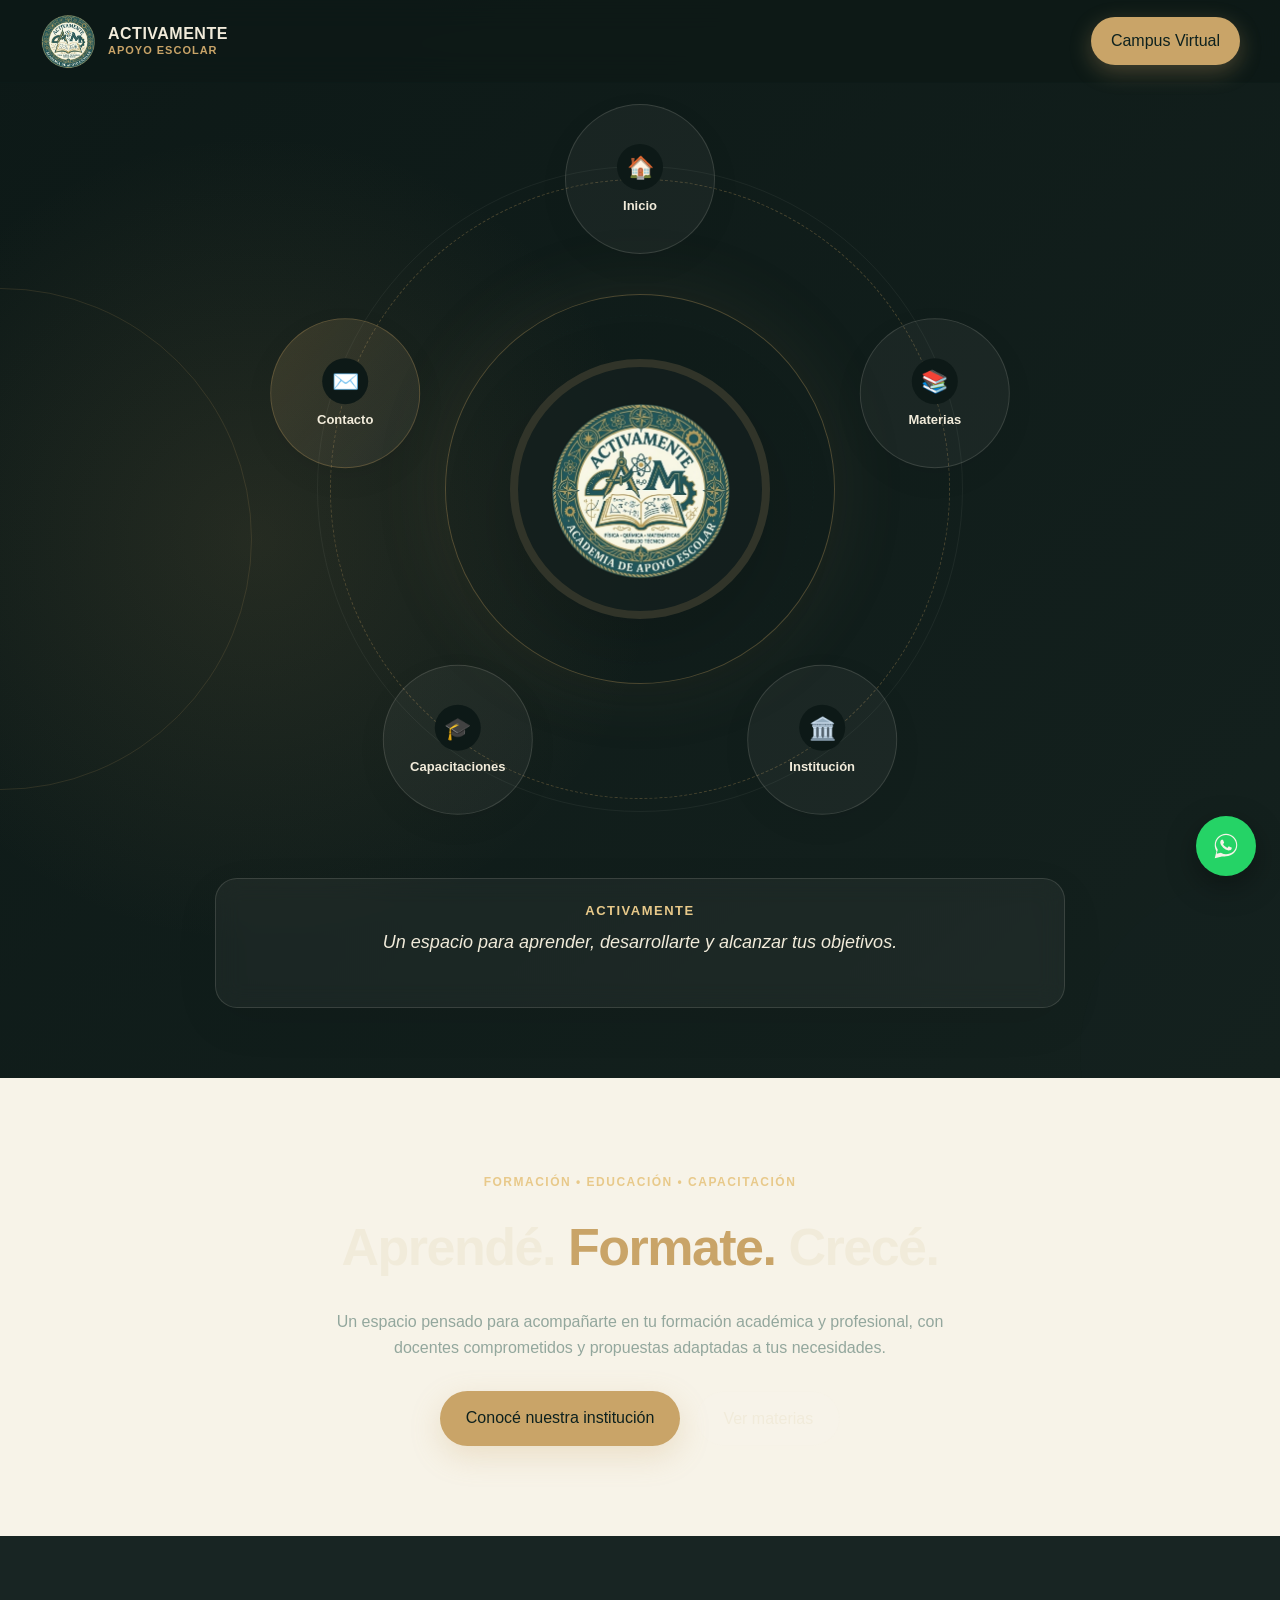
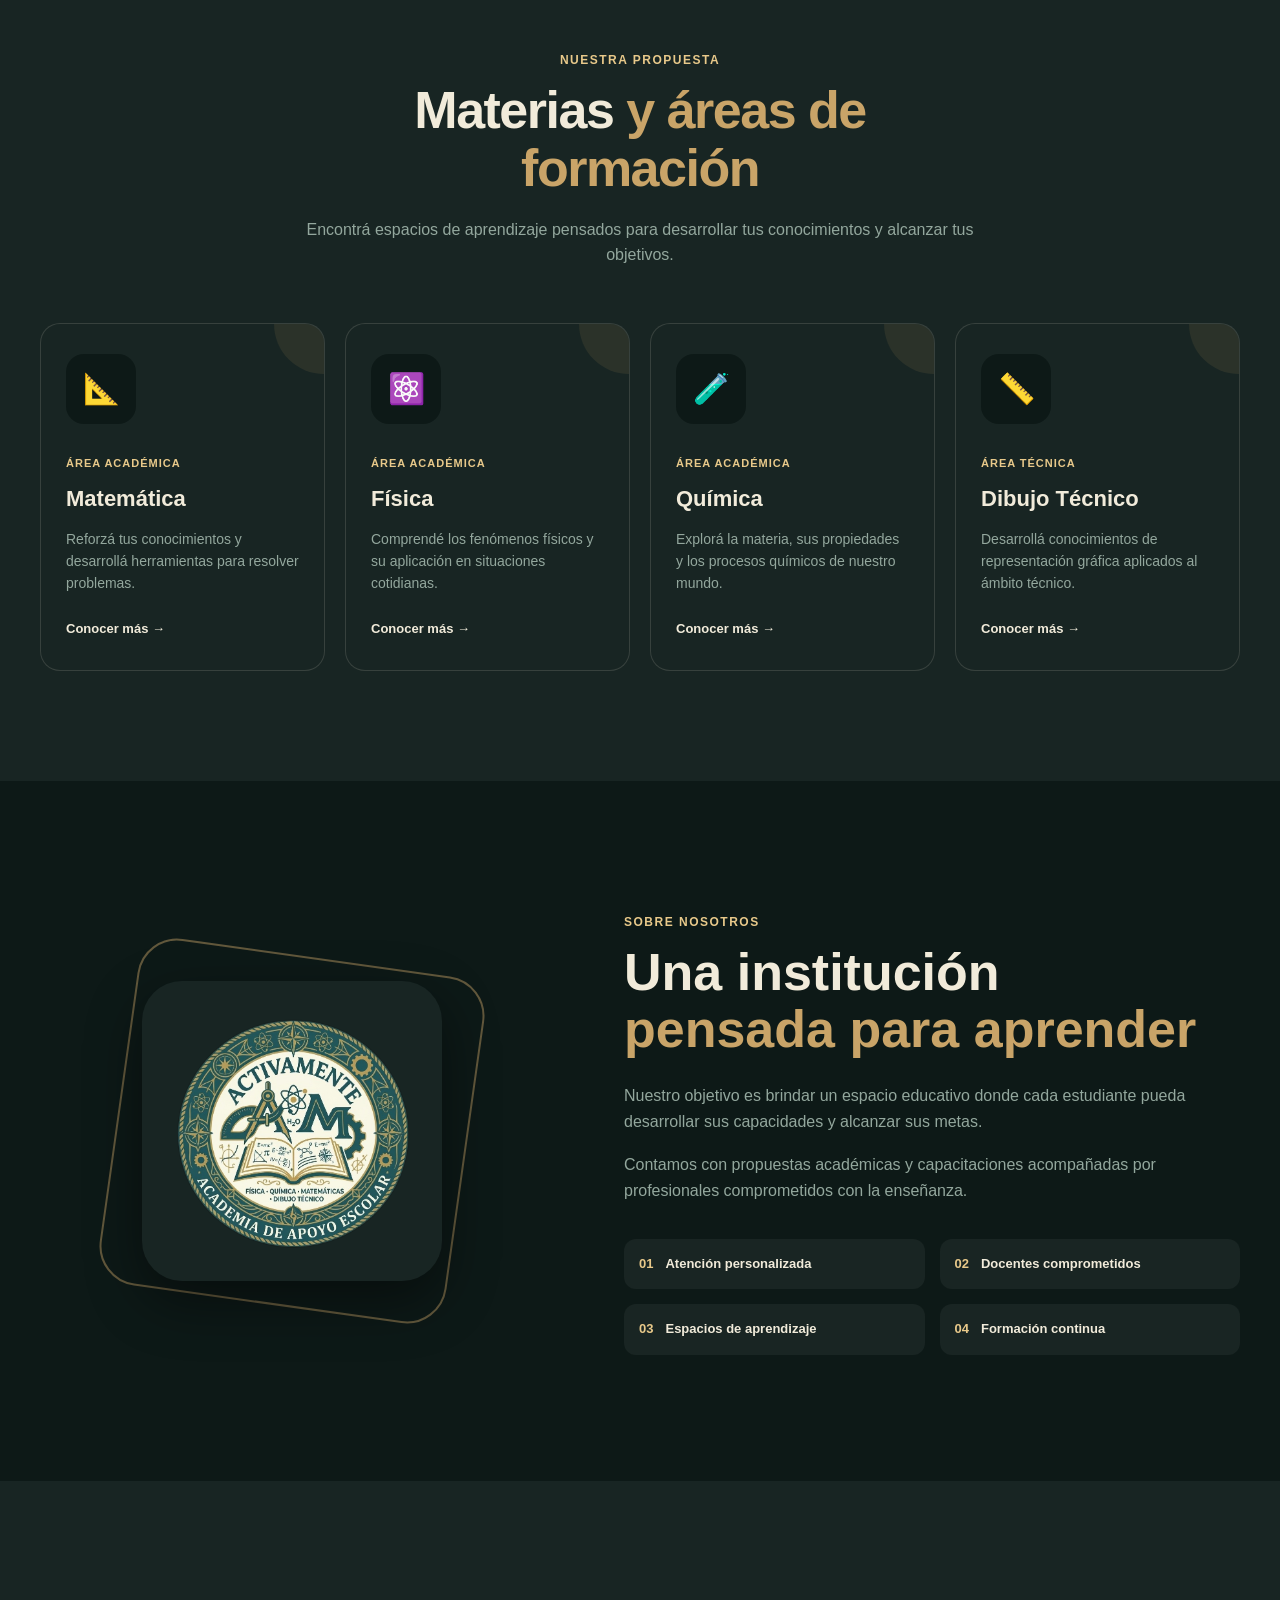
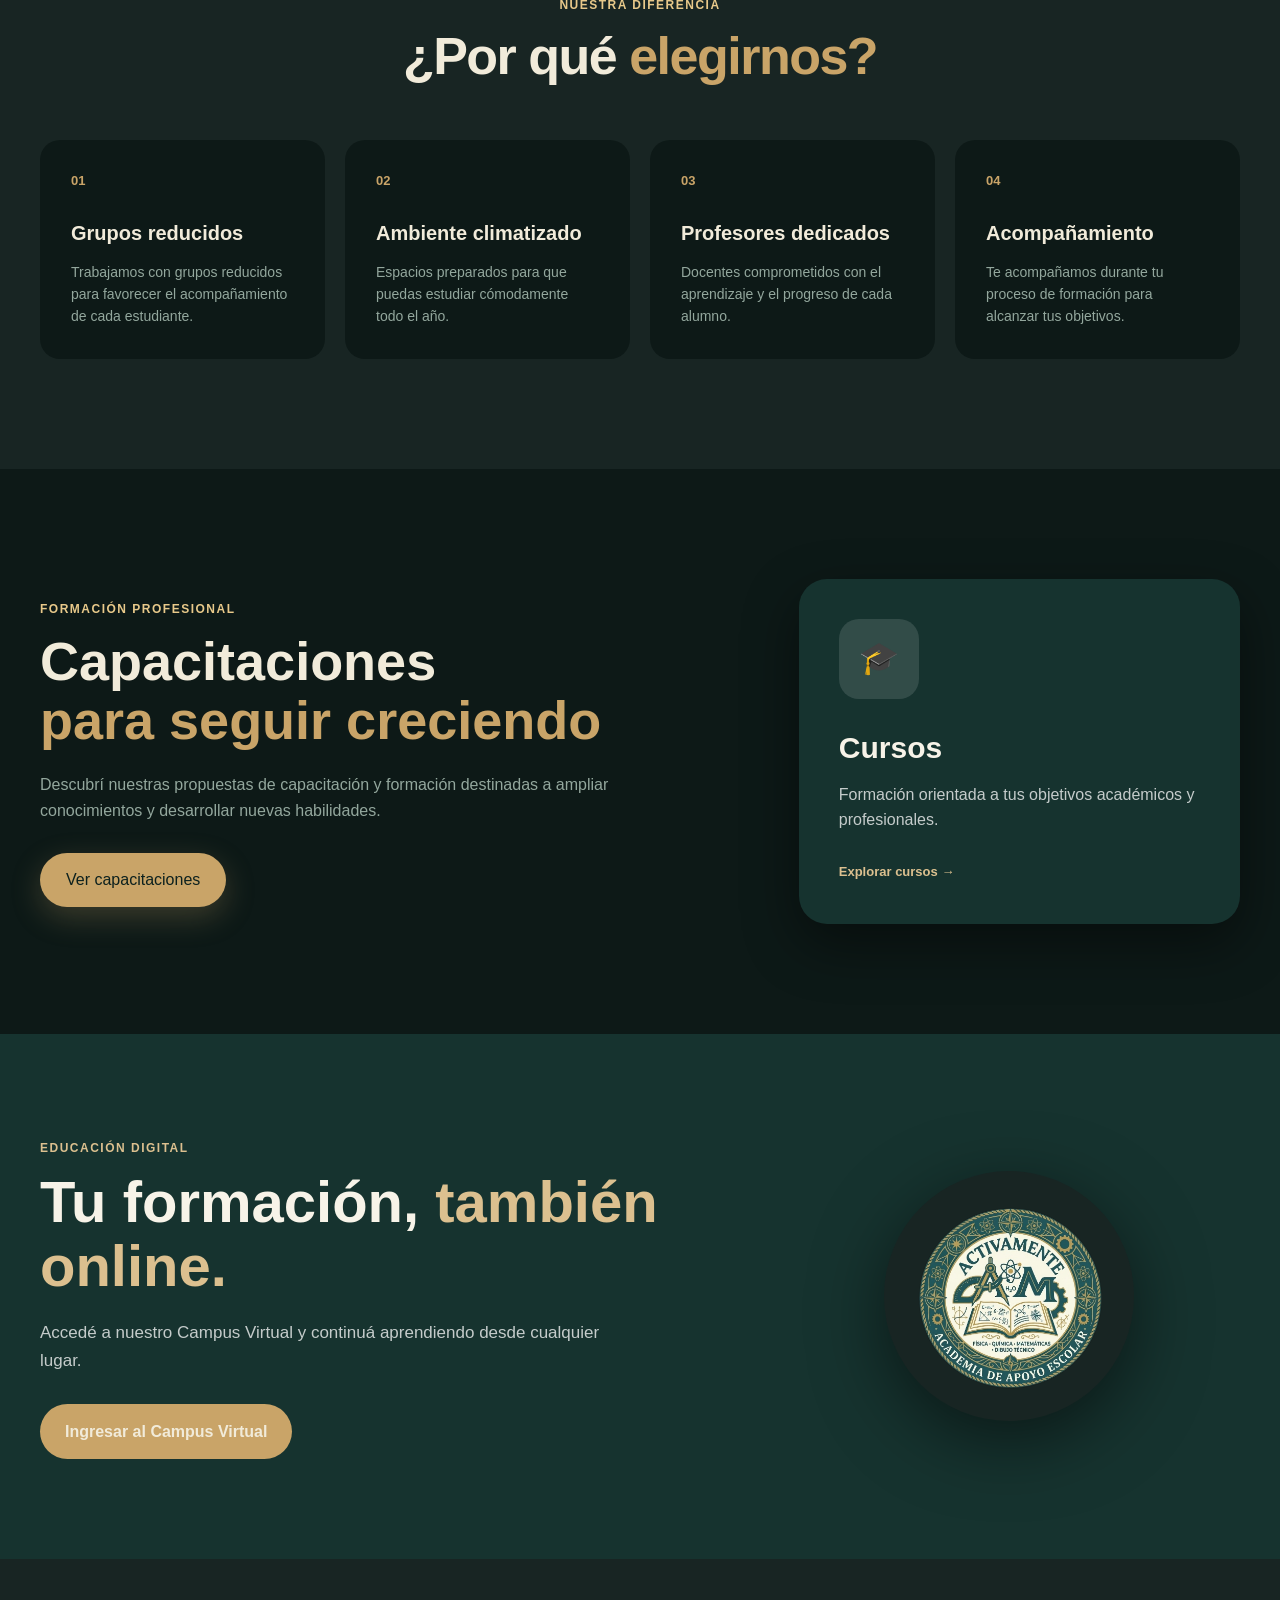
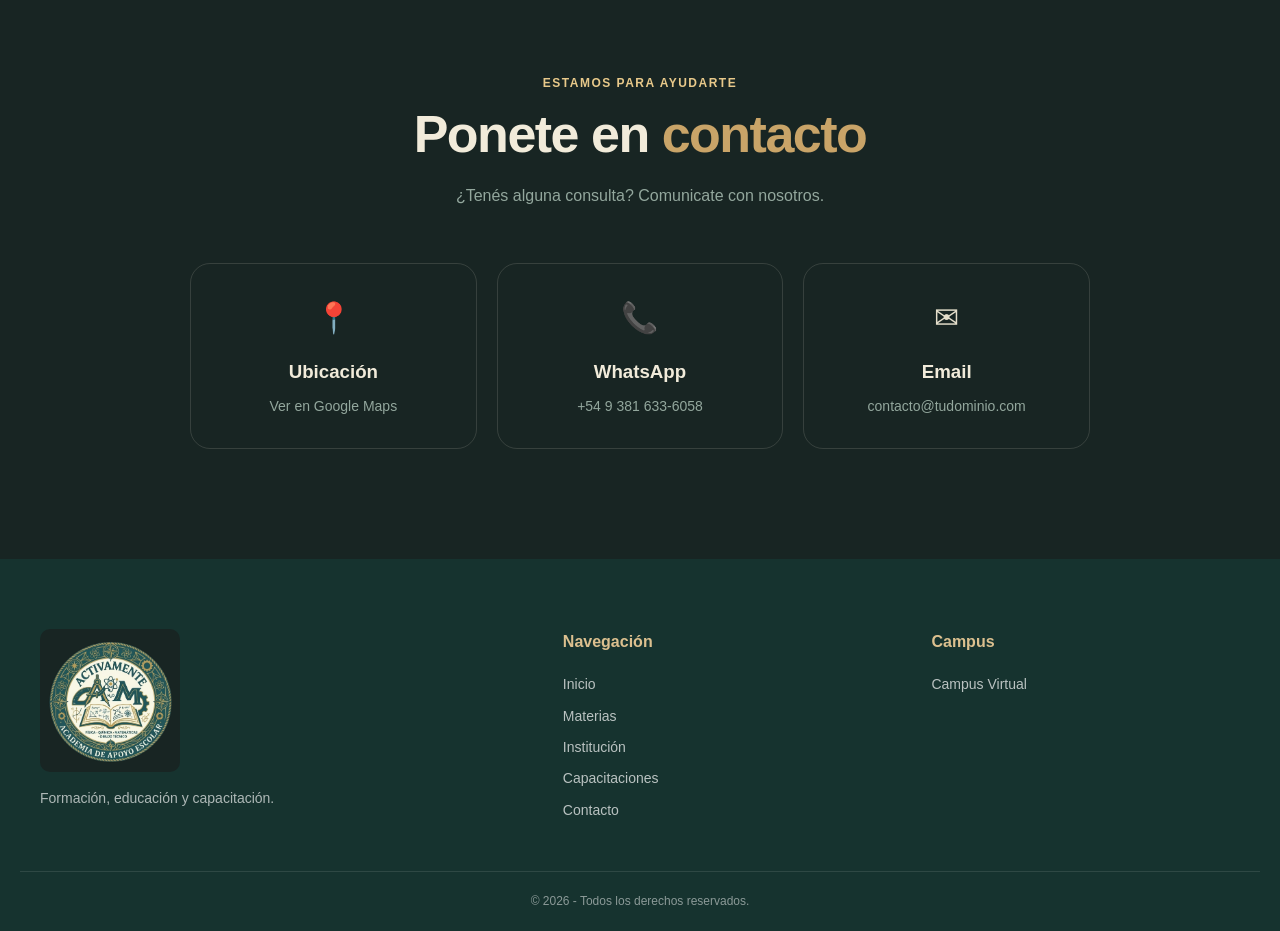
==== commit 17a8df1b: "Update index.html" ====
--- a/index.html
+++ b/index.html
@@ -175,7 +175,7 @@
       <p>¿Tenés alguna consulta? Comunicate con nosotros.</p>
     </div>
     <div class="contact-grid">
-      <div class="contact-item"><span class="contact-icon"><a href="https://maps.app.goo.gl/jRejYcKXQnDySxGA6">📍clic aqui</a></span><h3>Ubicación</h3><p>Dirección de la institución</p></div>
+      <a href="https://maps.app.goo.gl/jRejYcKXQnDySxGA6" target="_blank" rel="noopener" class="contact-item contact-item-link"><span class="contact-icon">📍</span><h3>Ubicación</h3><p>Ver en Google Maps</p></a>
       <a href="https://wa.me/5493816336058?text=Hola%2C%20quiero%20más%20información%20sobre%20Academia%20Activamente" target="_blank" rel="noopener" class="contact-item contact-item-link"><span class="contact-icon">📞</span><h3>WhatsApp</h3><p>+54 9 381 633-6058</p></a>
       <div class="contact-item"><span class="contact-icon">✉</span><h3>Email</h3><p>contacto@tudominio.com</p></div>
     </div>
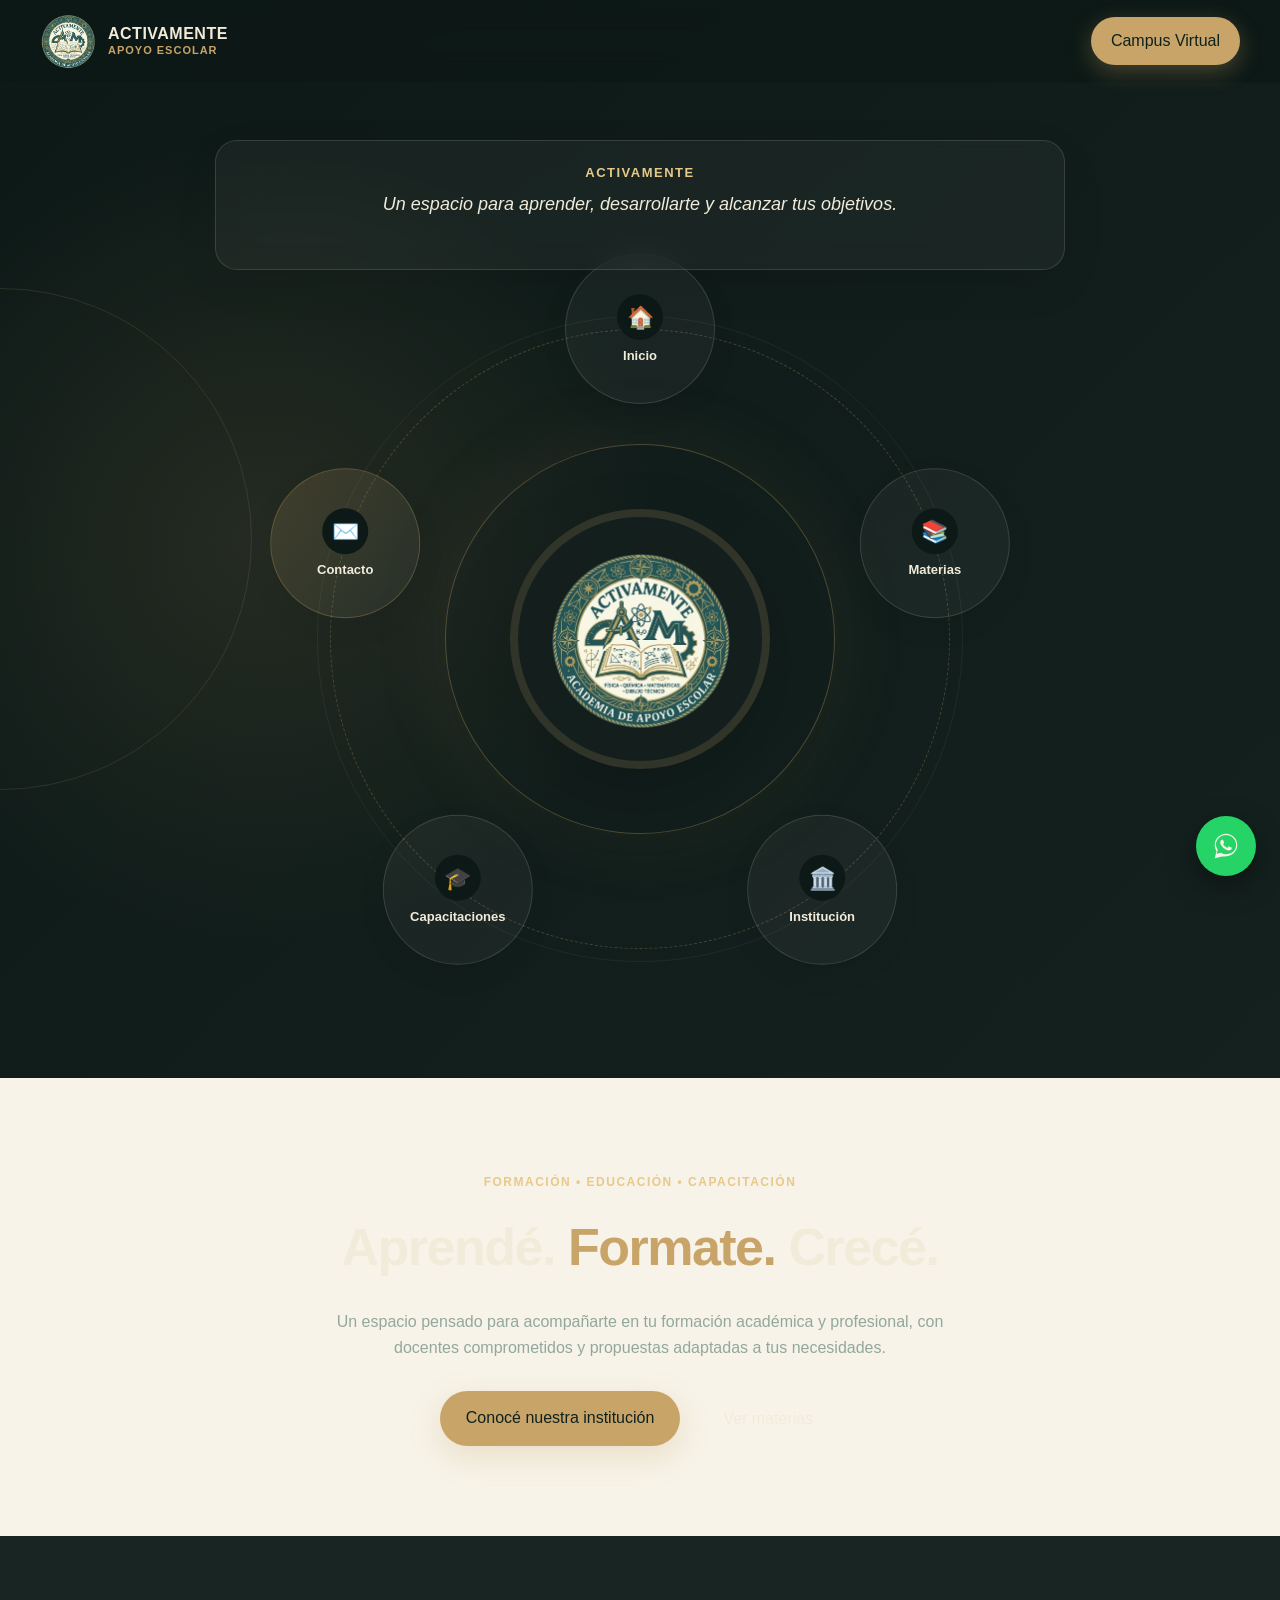
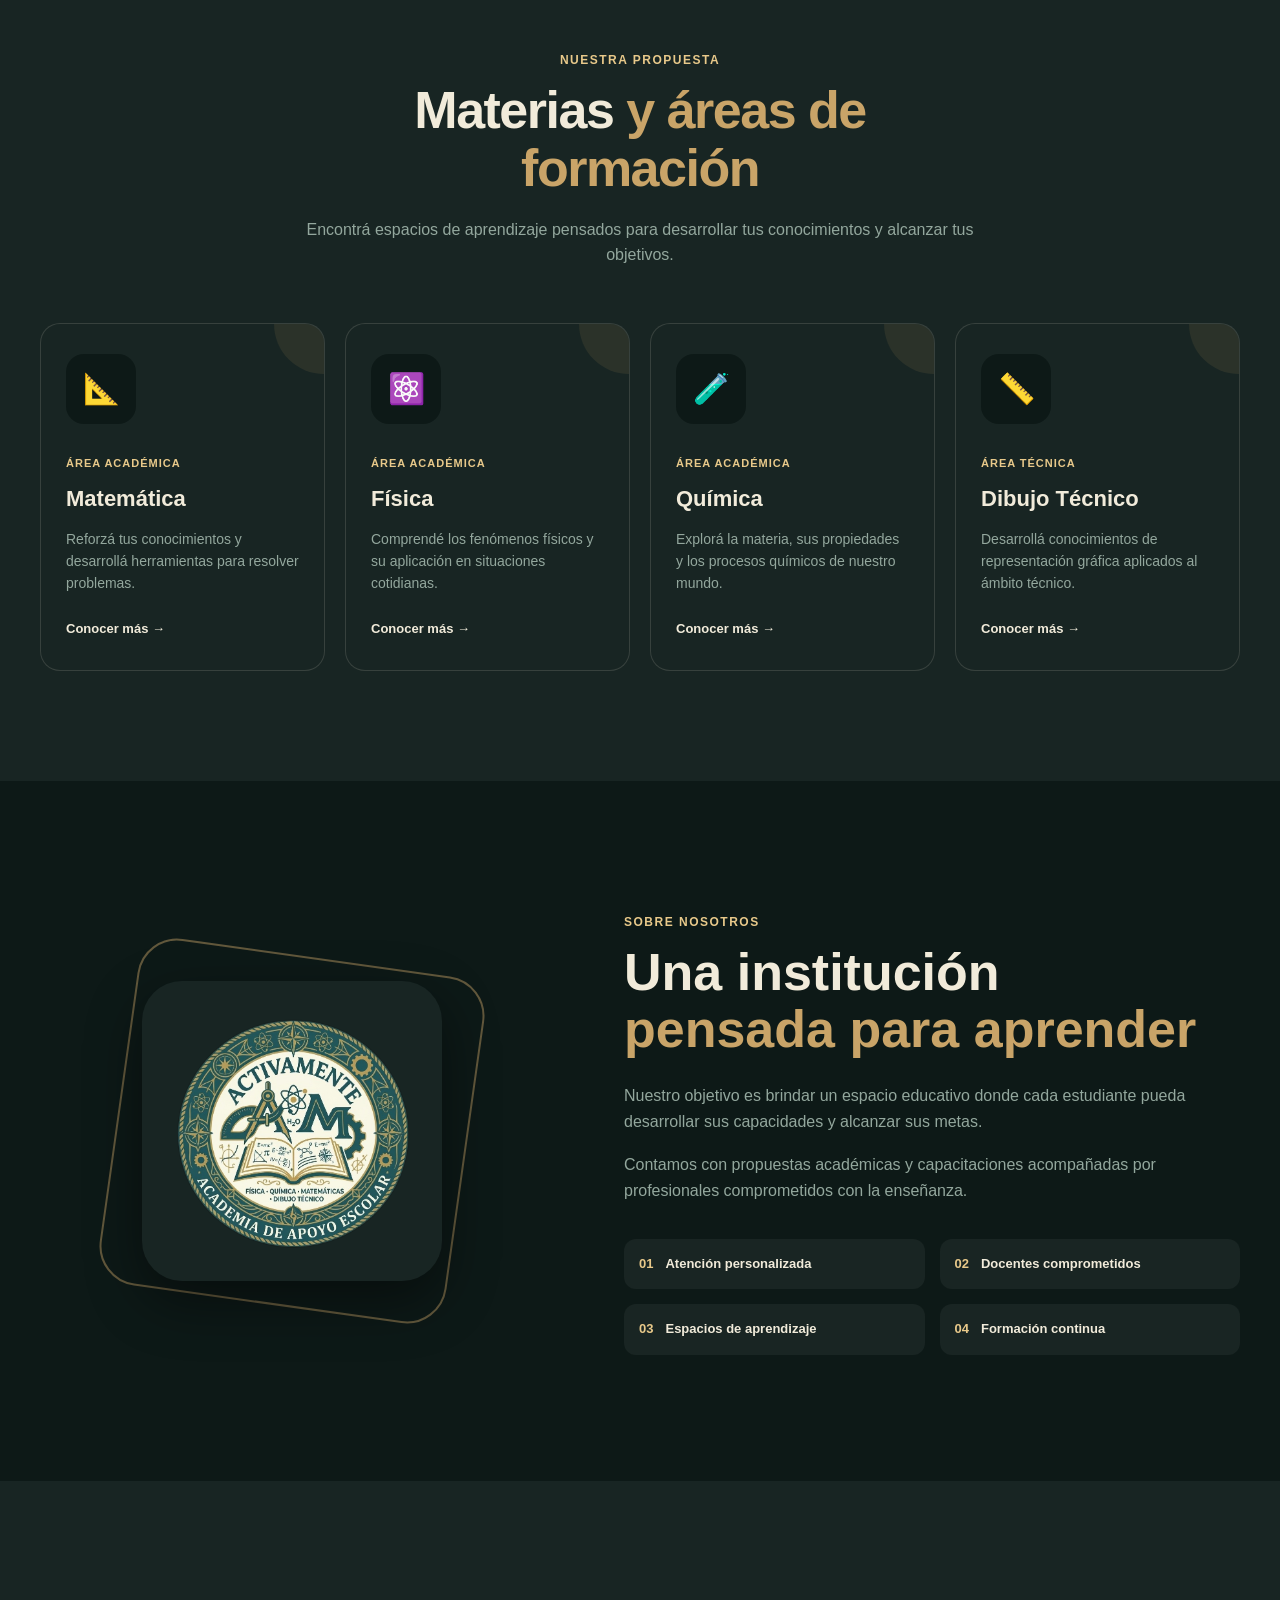
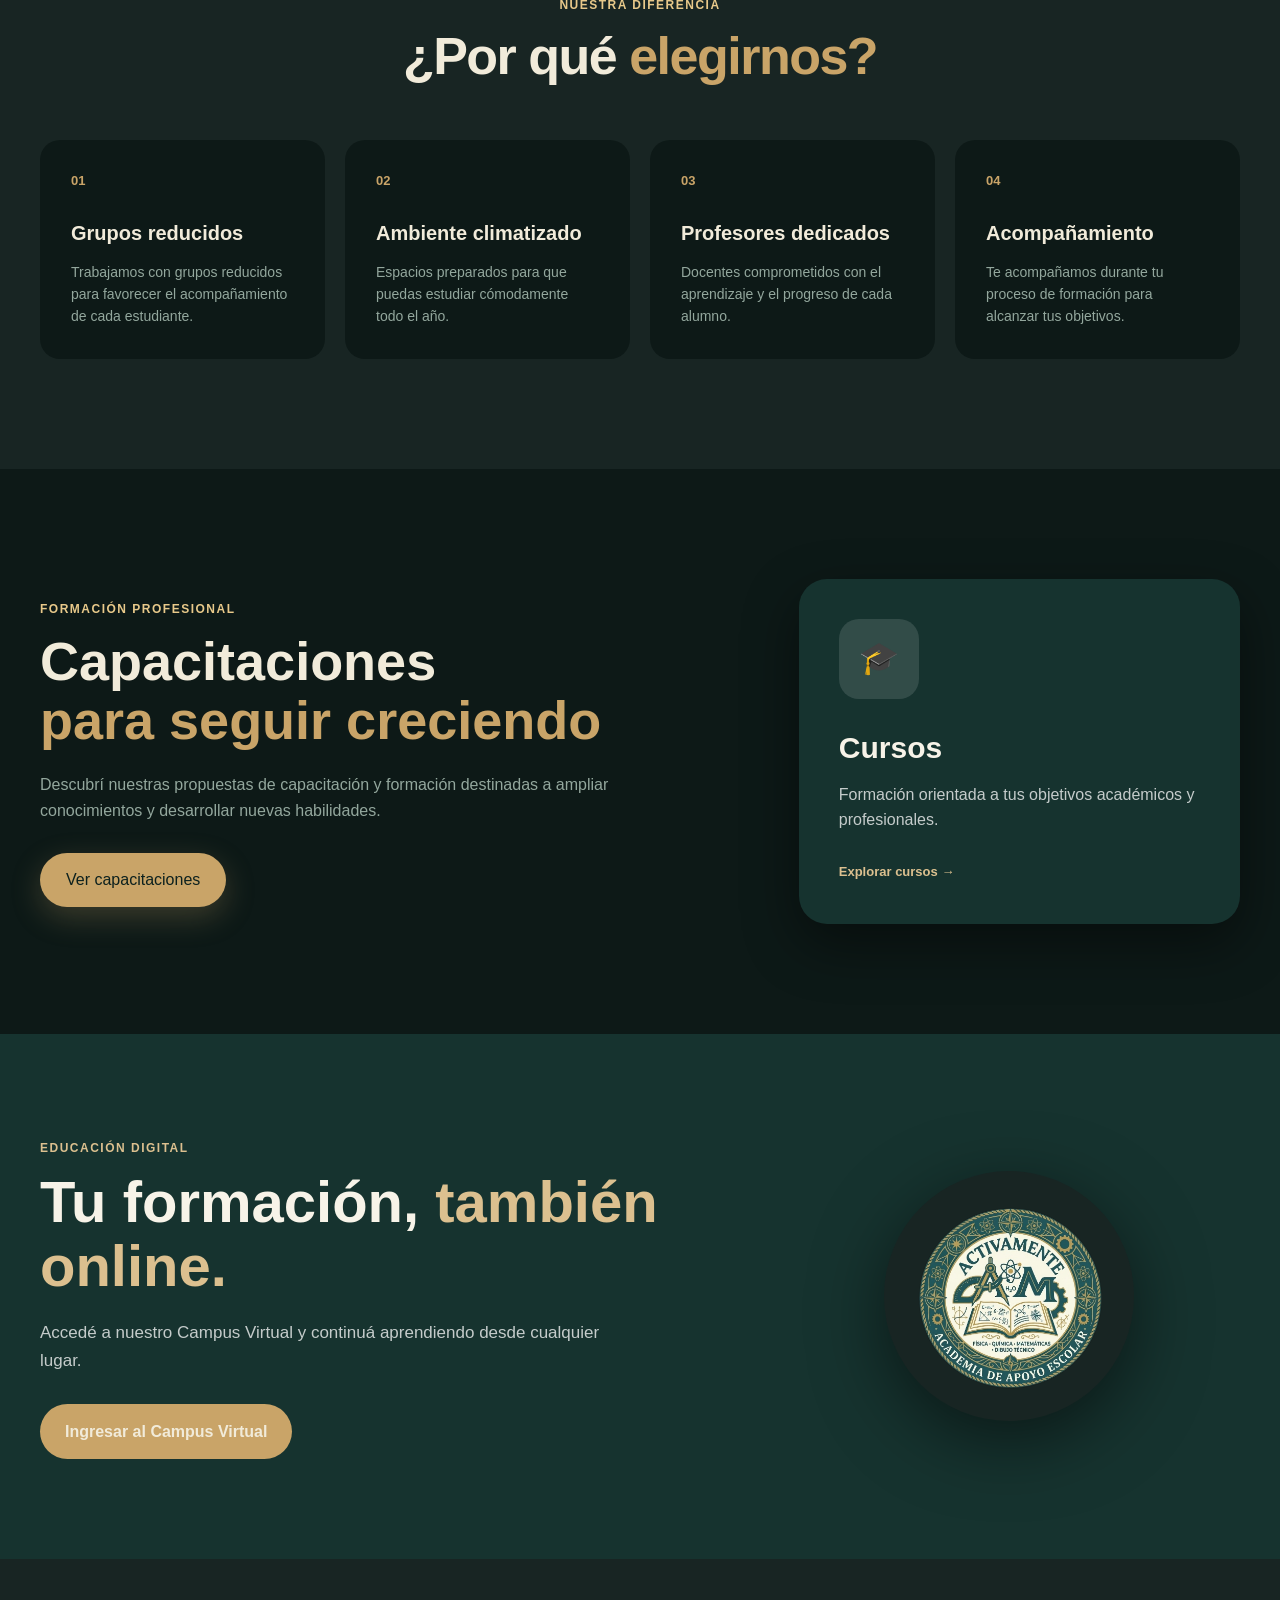
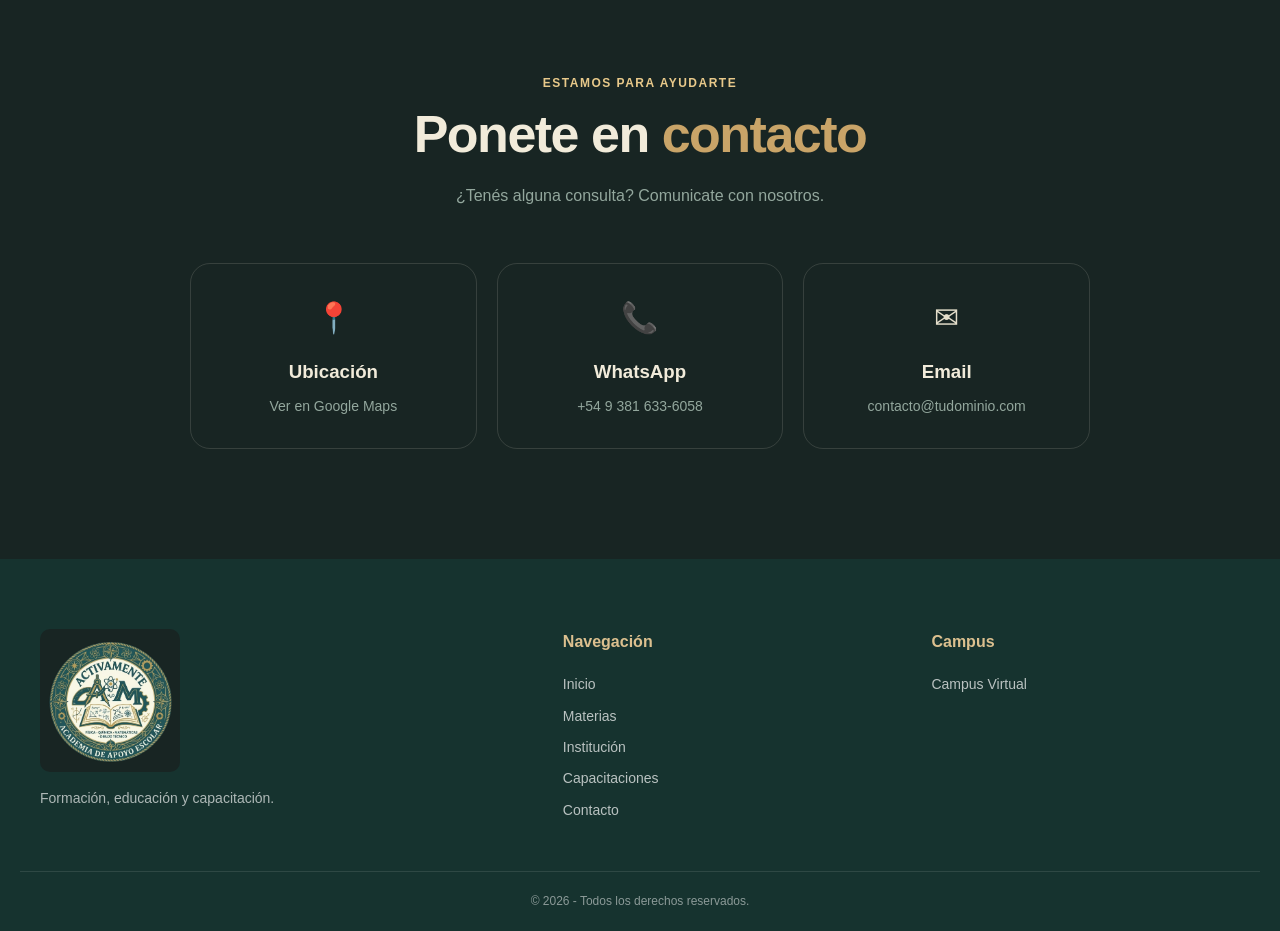
==== commit 8786a5e5: "Update index.html" ====
--- a/index.html
+++ b/index.html
@@ -23,6 +23,11 @@
 
 <main>
   <section class="hero" id="inicio">
+      <div class="hero-subject-info" id="subjectInfo">
+      <span class="subject-name" id="subjectName">ACTIVAMENTE</span>
+      <p class="subject-quote" id="quoteText">Un espacio para aprender, desarrollarte y alcanzar tus objetivos.</p>
+      <span class="subject-author" id="quoteAuthor"></span>
+    </div>
     <div class="hero-main">
       <div class="hero-radial">
         <div class="orbit-ring"></div>
@@ -59,11 +64,7 @@
         </div>
       </div>
     </div>
-    <div class="hero-subject-info" id="subjectInfo">
-      <span class="subject-name" id="subjectName">ACTIVAMENTE</span>
-      <p class="subject-quote" id="quoteText">Un espacio para aprender, desarrollarte y alcanzar tus objetivos.</p>
-      <span class="subject-author" id="quoteAuthor"></span>
-    </div>
+  
   </section>
 
 
@@ -168,18 +169,52 @@
     </div>
   </section>
 
-  <section class="section contact" id="contacto">
-    <div class="section-header">
-      <span class="section-tag">Estamos para ayudarte</span>
-      <h2>Ponete en <span>contacto</span></h2>
-      <p>¿Tenés alguna consulta? Comunicate con nosotros.</p>
-    </div>
-    <div class="contact-grid">
-      <a href="https://maps.app.goo.gl/jRejYcKXQnDySxGA6" target="_blank" rel="noopener" class="contact-item contact-item-link"><span class="contact-icon">📍</span><h3>Ubicación</h3><p>Ver en Google Maps</p></a>
-      <a href="https://wa.me/5493816336058?text=Hola%2C%20quiero%20más%20información%20sobre%20Academia%20Activamente" target="_blank" rel="noopener" class="contact-item contact-item-link"><span class="contact-icon">📞</span><h3>WhatsApp</h3><p>+54 9 381 633-6058</p></a>
-      <div class="contact-item"><span class="contact-icon">✉</span><h3>Email</h3><p>contacto@tudominio.com</p></div>
-    </div>
-  </section>
+<section class="section contact" id="contacto">
+
+  <div class="section-header">
+    <span class="section-tag">Estamos para ayudarte</span>
+    <h2>Ponete en <span>contacto</span></h2>
+    <p>¿Tenés alguna consulta? Comunicate con nosotros.</p>
+  </div>
+
+  <div class="contact-grid">
+
+    <!-- UBICACIÓN -->
+    <a
+      href="https://maps.app.goo.gl/jRejYcKXQnDySxGA6"
+      target="_blank"
+      rel="noopener noreferrer"
+      class="contact-item contact-item-link"
+    >
+      <span class="contact-icon">📍</span>
+      <h3>Ubicación</h3>
+      <p>Ver en Google Maps</p>
+    </a>
+
+    <!-- WHATSAPP -->
+    <a
+      href="https://wa.me/5493816336058?text=Hola%2C%20quiero%20más%20información%20sobre%20Academia%20Activamente"
+      target="_blank"
+      rel="noopener noreferrer"
+      class="contact-item contact-item-link"
+    >
+      <span class="contact-icon">📞</span>
+      <h3>WhatsApp</h3>
+      <p>+54 9 381 633-6058</p>
+    </a>
+
+    <!-- EMAIL -->
+    <a
+      href="mailto:contacto@tudominio.com"
+      class="contact-item contact-item-link"
+    >
+      <span class="contact-icon">✉</span>
+      <h3>Email</h3>
+      <p>contacto@tudominio.com</p>
+    </a>
+
+  </div>
+</section>
 </main>
 
 <footer class="footer">
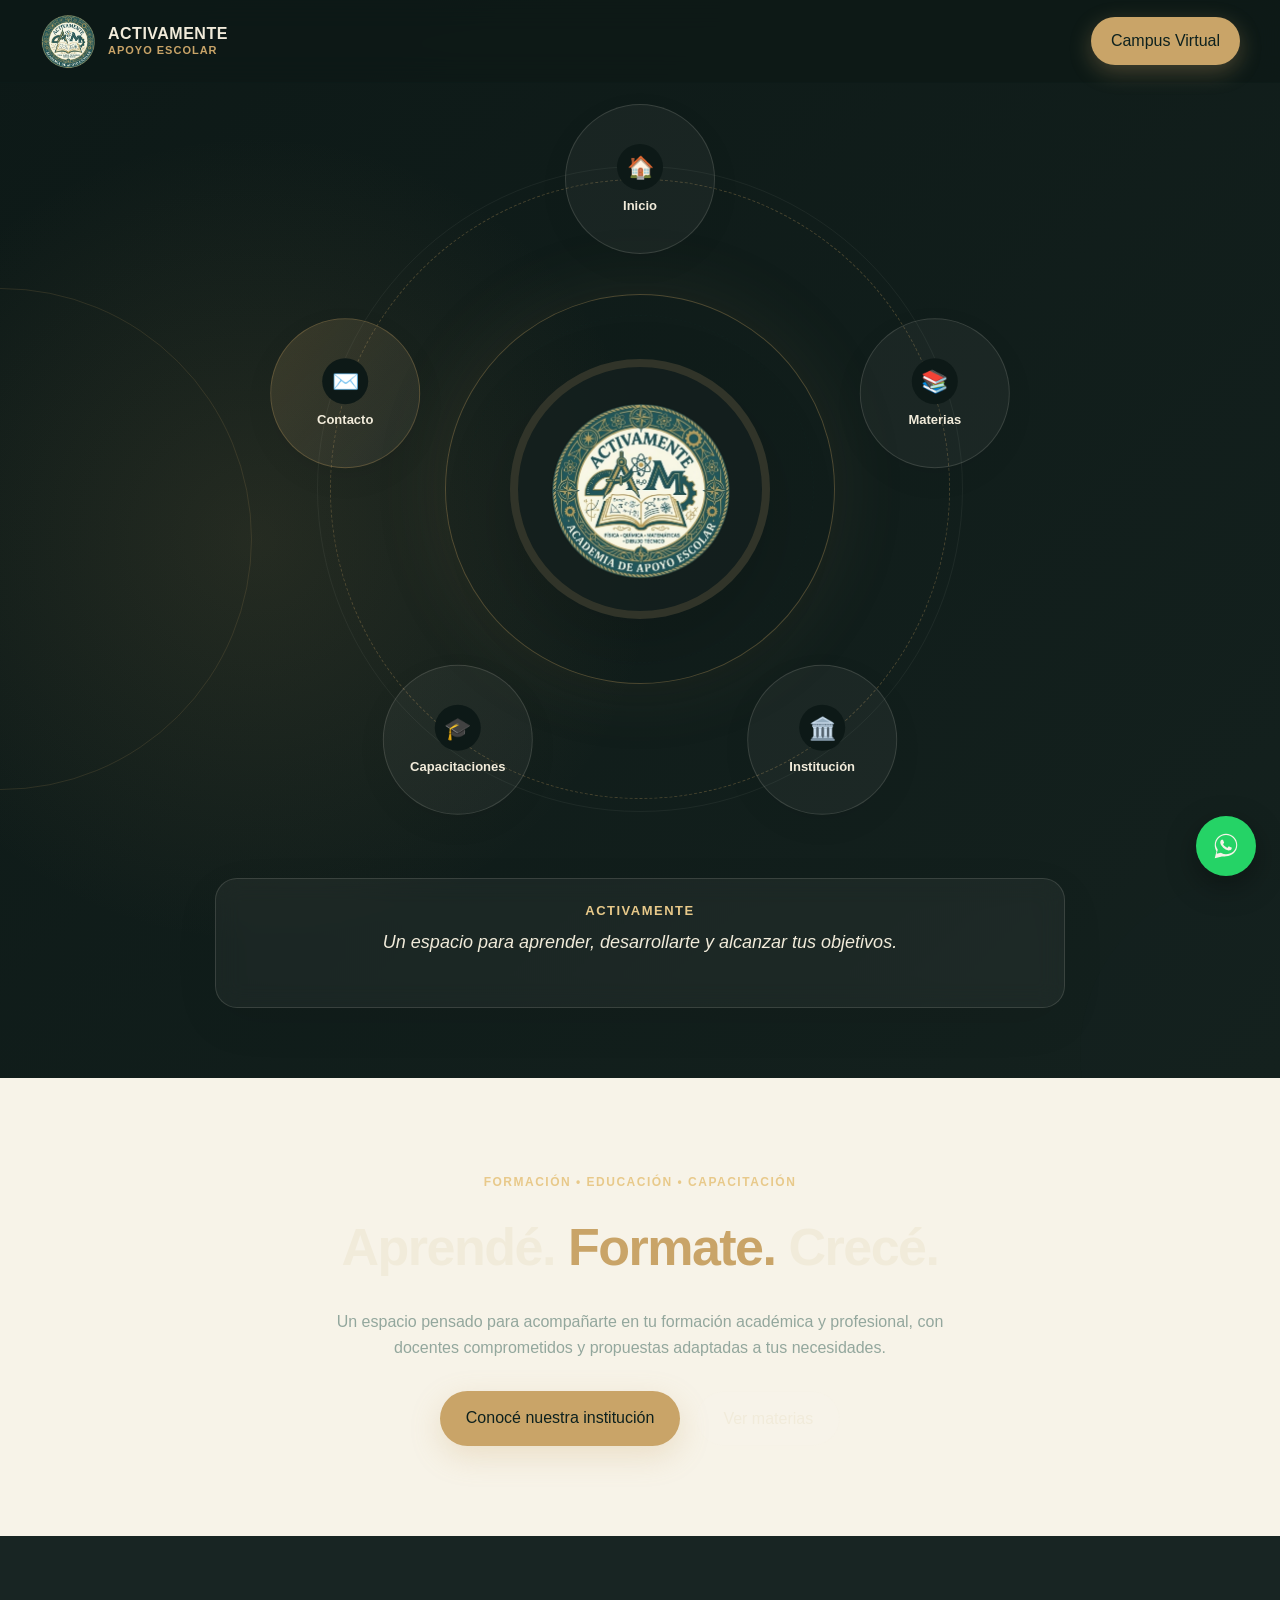
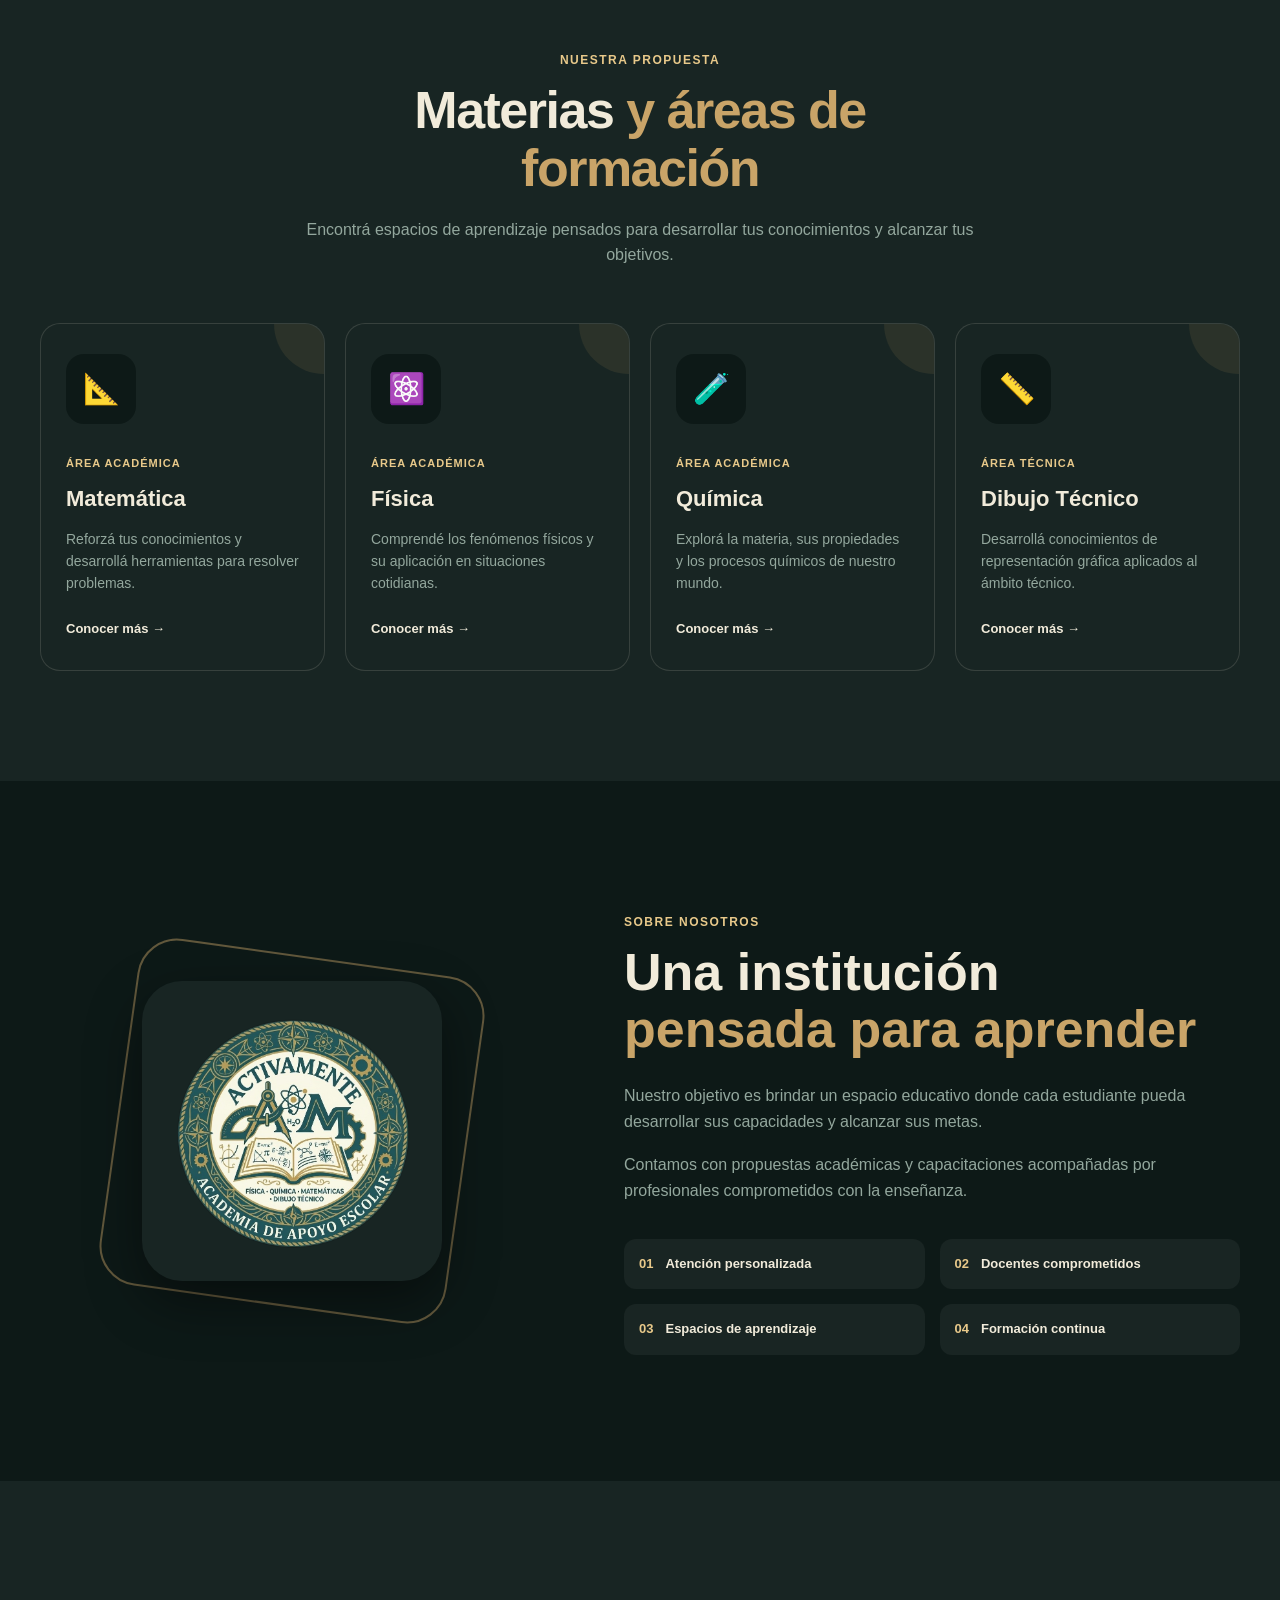
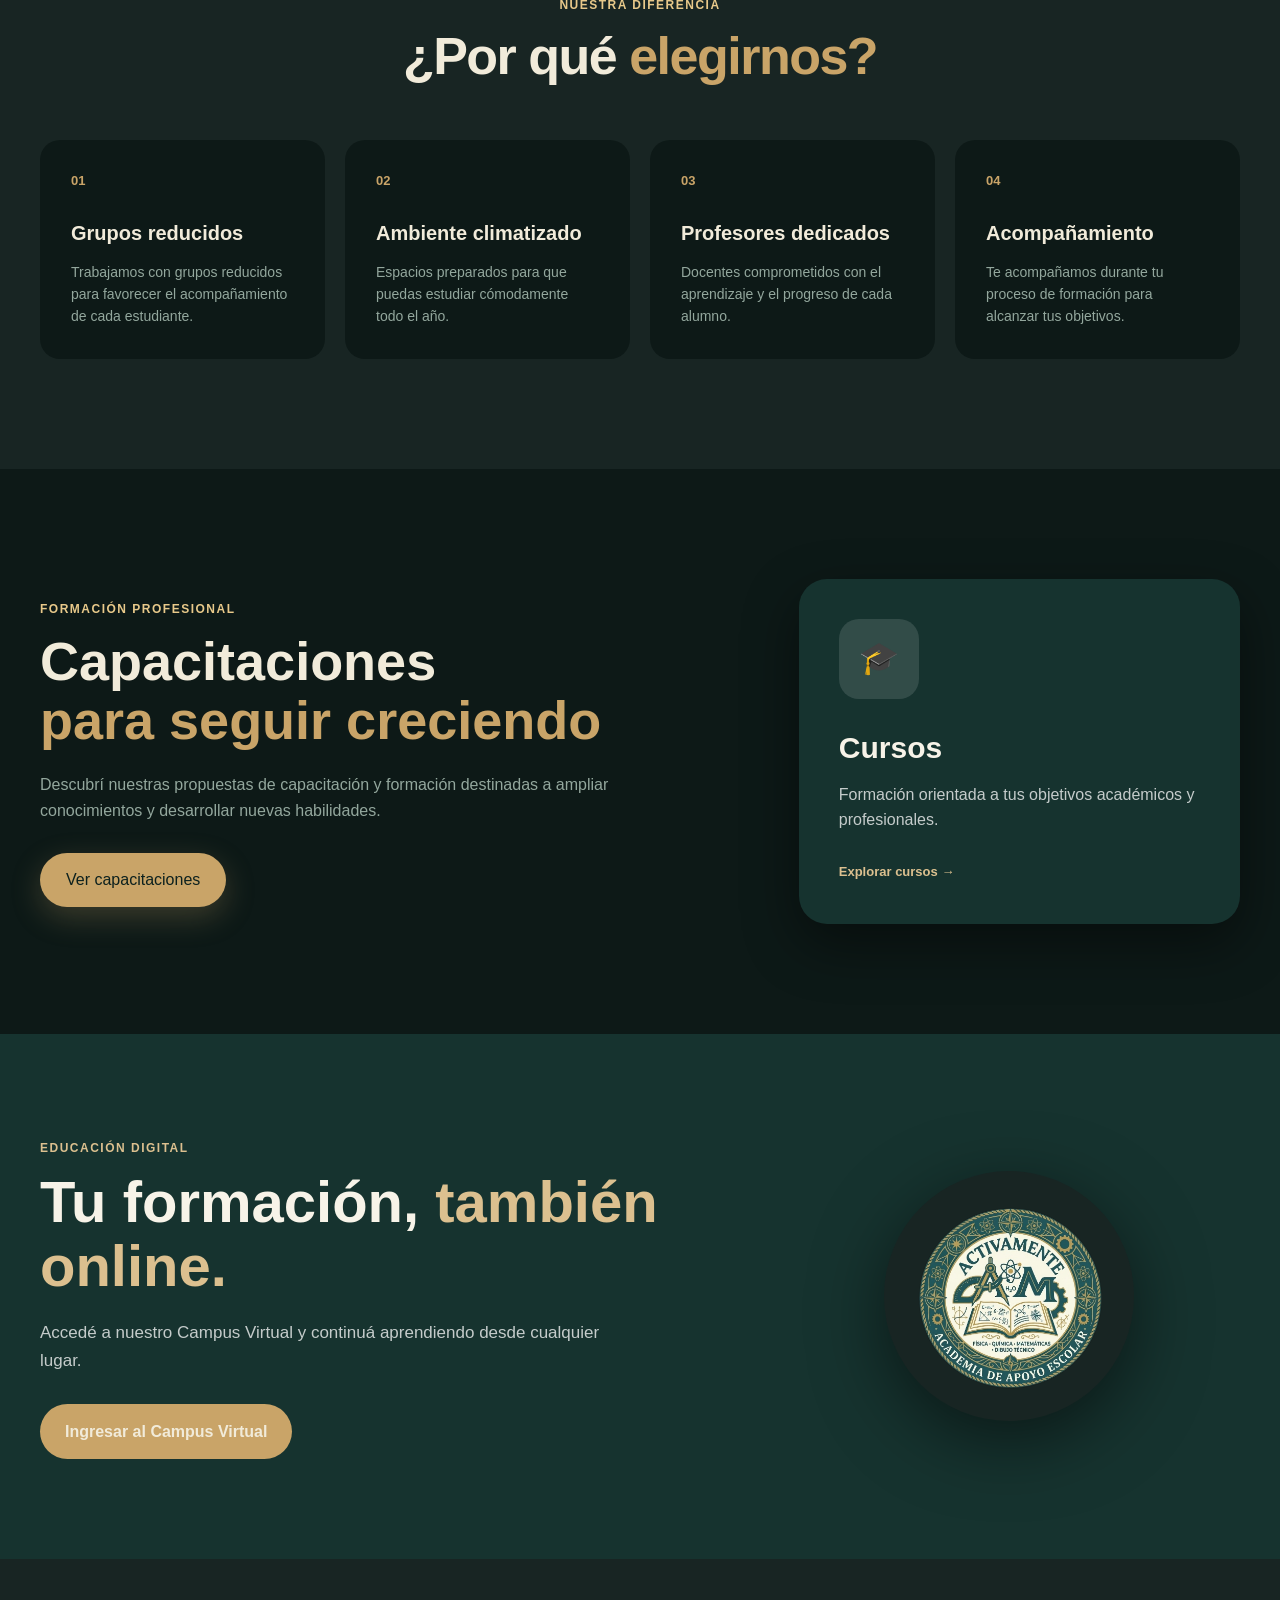
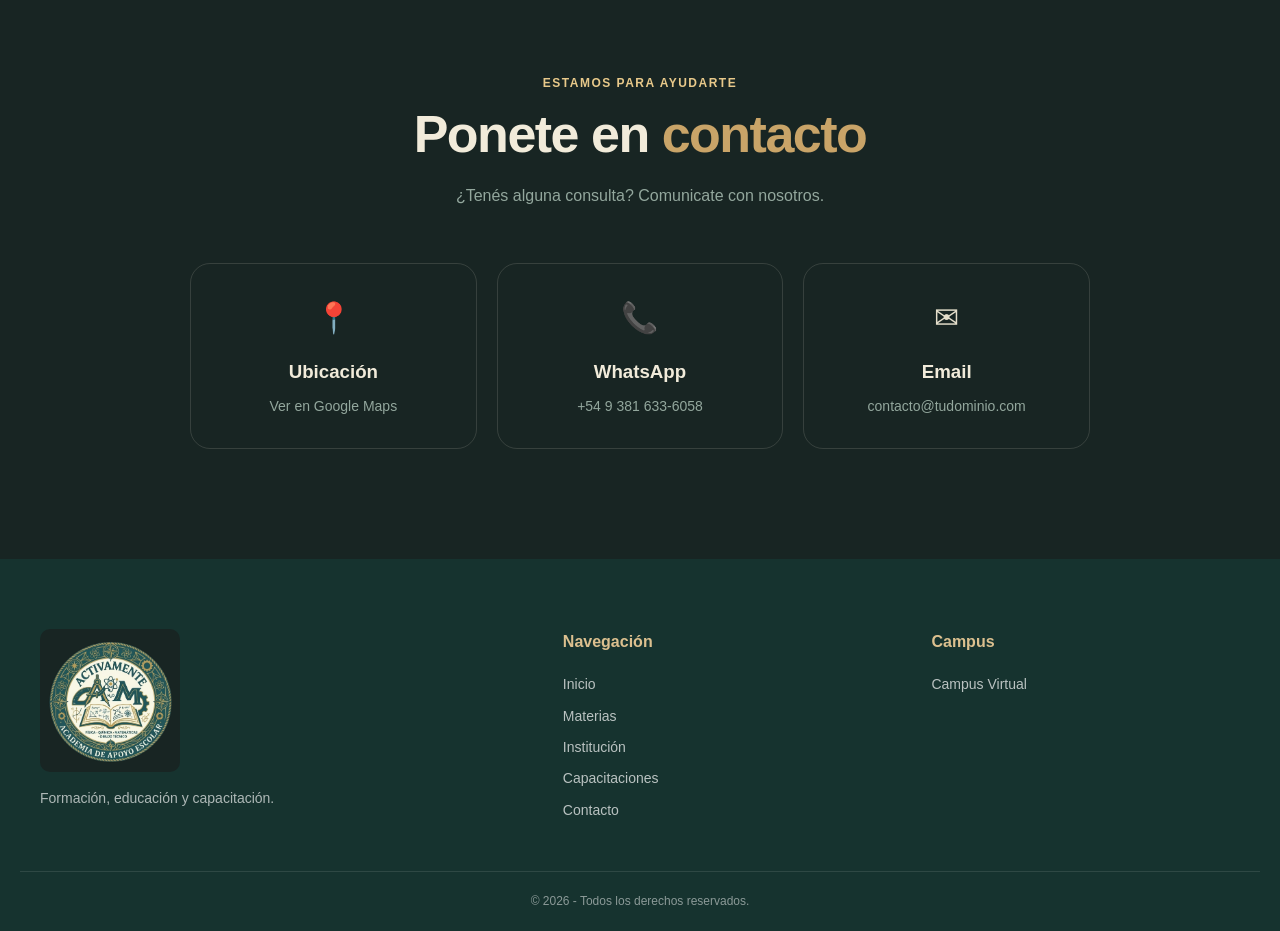
==== commit 137f57bb: "Update index.html" ====
--- a/index.html
+++ b/index.html
@@ -23,11 +23,7 @@
 
 <main>
   <section class="hero" id="inicio">
-      <div class="hero-subject-info" id="subjectInfo">
-      <span class="subject-name" id="subjectName">ACTIVAMENTE</span>
-      <p class="subject-quote" id="quoteText">Un espacio para aprender, desarrollarte y alcanzar tus objetivos.</p>
-      <span class="subject-author" id="quoteAuthor"></span>
-    </div>
+     
     <div class="hero-main">
       <div class="hero-radial">
         <div class="orbit-ring"></div>
@@ -64,7 +60,11 @@
         </div>
       </div>
     </div>
-  
+   <div class="hero-subject-info" id="subjectInfo">
+      <span class="subject-name" id="subjectName">ACTIVAMENTE</span>
+      <p class="subject-quote" id="quoteText">Un espacio para aprender, desarrollarte y alcanzar tus objetivos.</p>
+      <span class="subject-author" id="quoteAuthor"></span>
+    </div>
   </section>
 
 
--- a/css/style.css
+++ b/css/style.css
@@ -570,6 +570,7 @@
     .subject-icon { width: 38px; height: 38px; font-size: 18px; }
     .subject-label { font-size: 11px; }
     .materias-grid, .advantages-grid { grid-template-columns: repeat(2, 1fr); }
+    .contact-grid { grid-template-columns: repeat(2, 1fr); max-width: 620px; }
 }
 
 @media (max-width: 768px) {
@@ -608,6 +609,8 @@
 ========================================================= */
 
 .contact-item-link {
+    display: block;
+    text-decoration: none;
     cursor: pointer;
 }
 
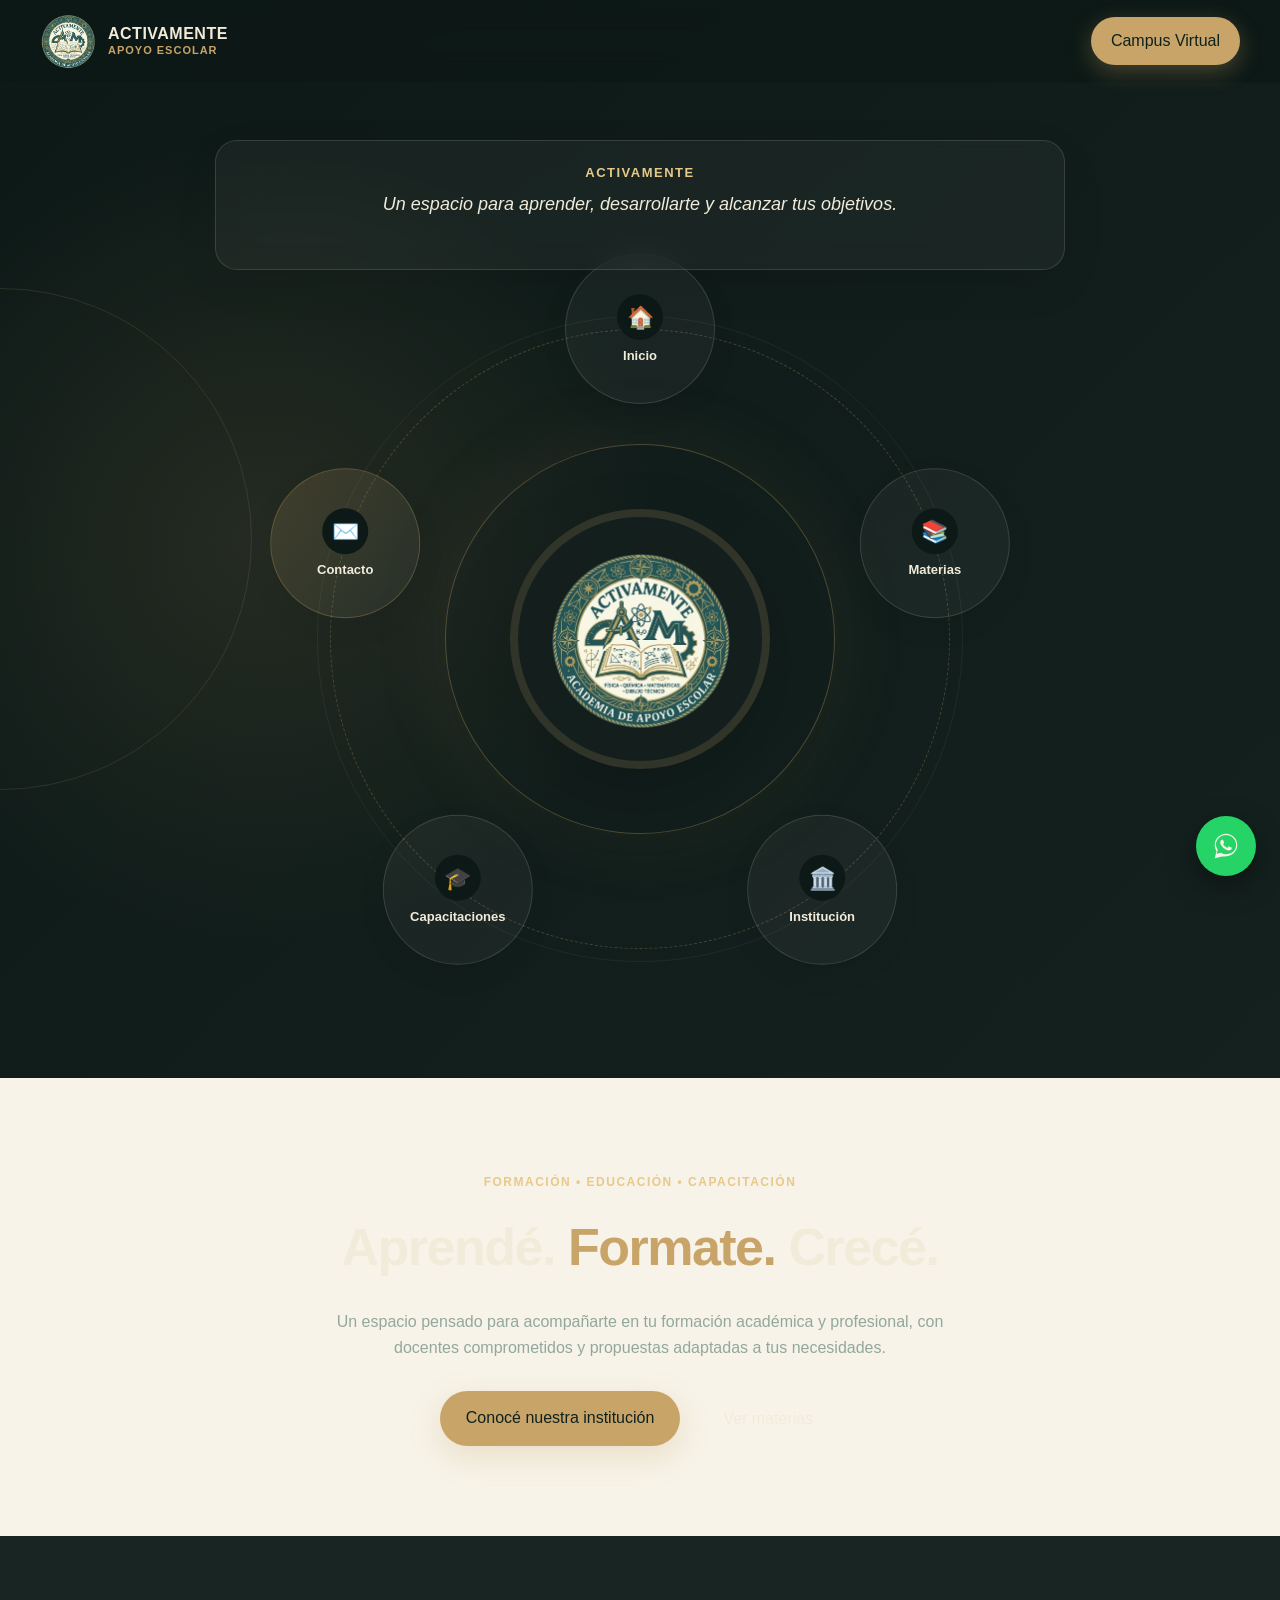
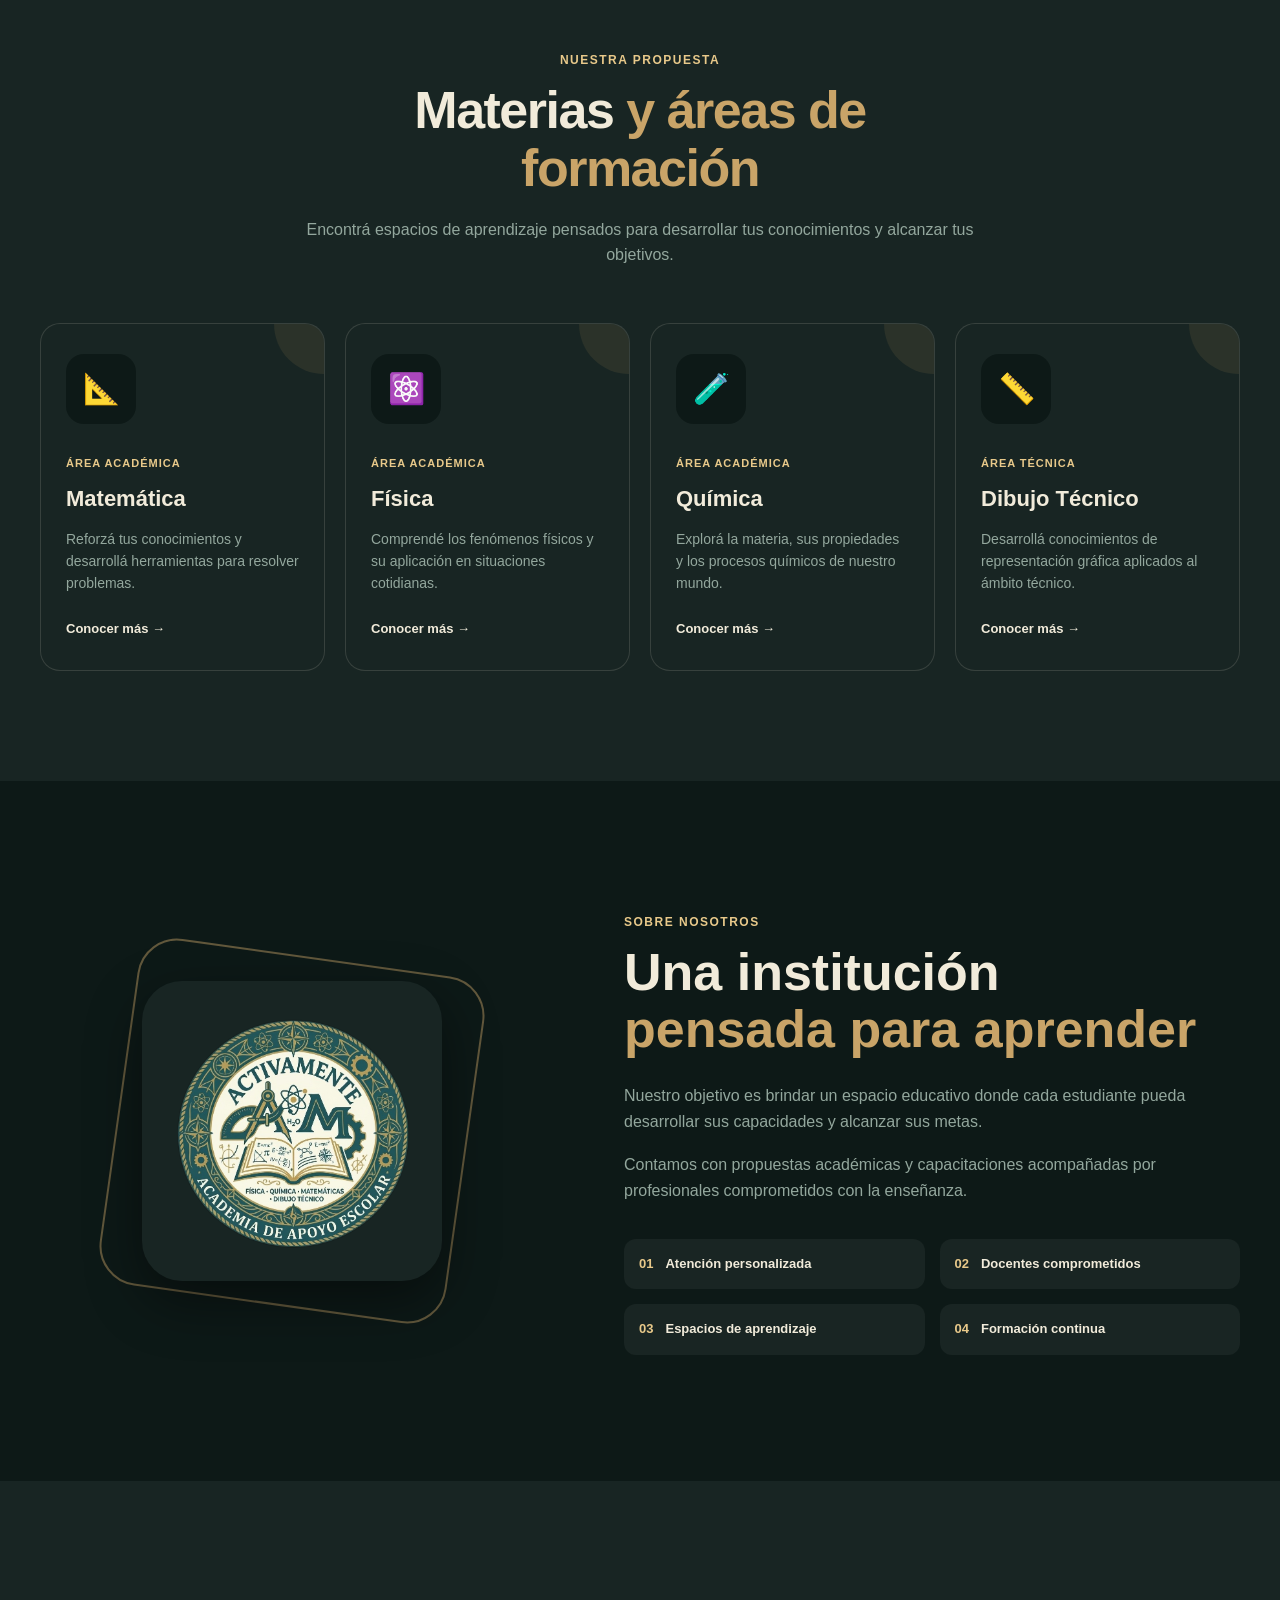
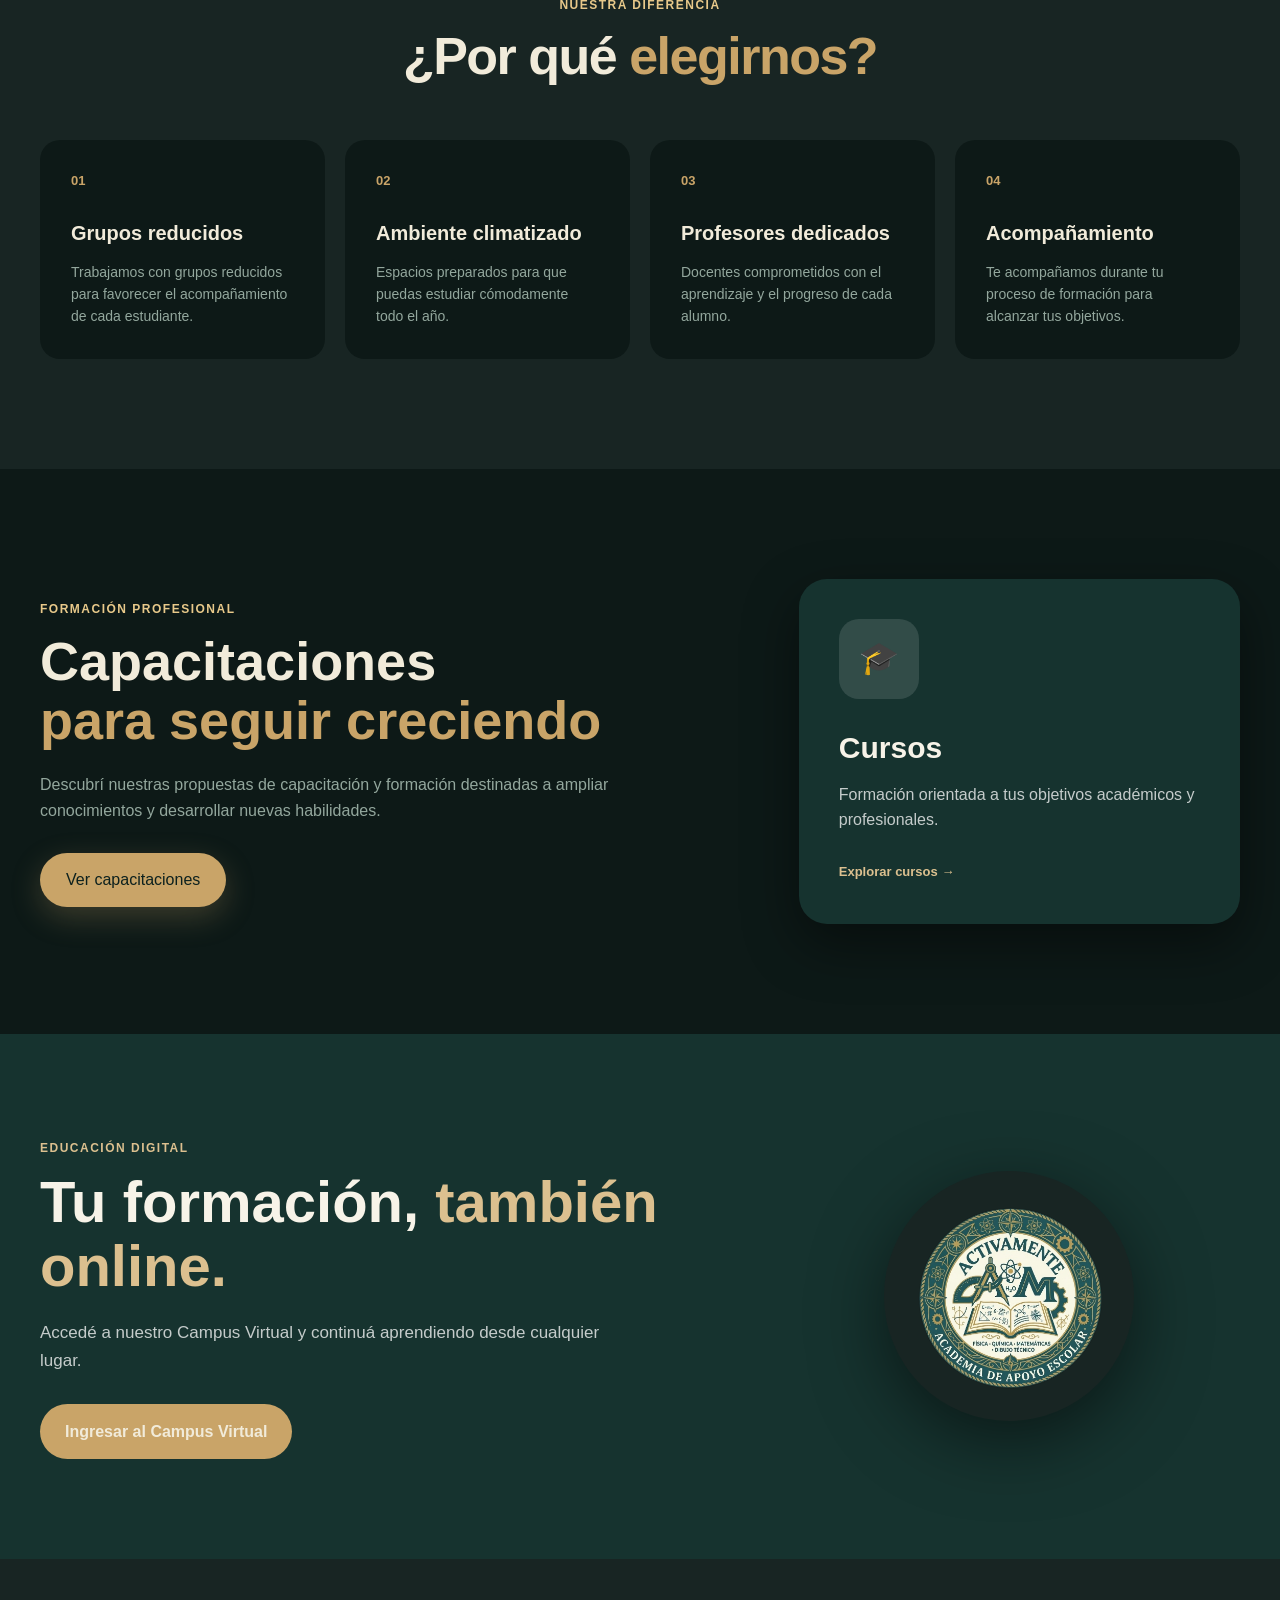
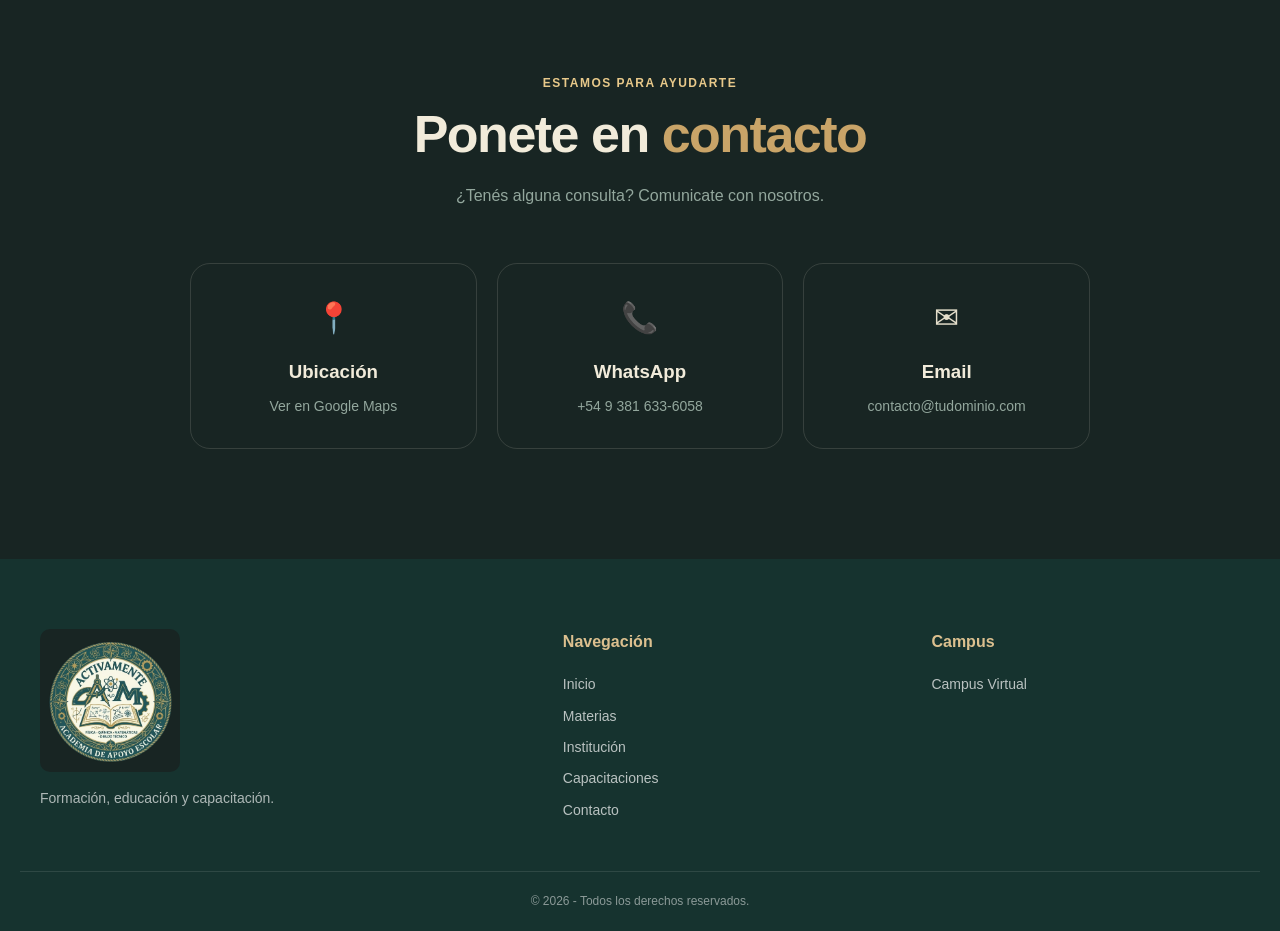
==== commit f99d70b4: "Update index.html" ====
--- a/index.html
+++ b/index.html
@@ -23,7 +23,11 @@
 
 <main>
   <section class="hero" id="inicio">
-     
+      <div class="hero-subject-info" id="subjectInfo">
+      <span class="subject-name" id="subjectName">ACTIVAMENTE</span>
+      <p class="subject-quote" id="quoteText">Un espacio para aprender, desarrollarte y alcanzar tus objetivos.</p>
+      <span class="subject-author" id="quoteAuthor"></span>
+    </div>
     <div class="hero-main">
       <div class="hero-radial">
         <div class="orbit-ring"></div>
@@ -60,11 +64,7 @@
         </div>
       </div>
     </div>
-   <div class="hero-subject-info" id="subjectInfo">
-      <span class="subject-name" id="subjectName">ACTIVAMENTE</span>
-      <p class="subject-quote" id="quoteText">Un espacio para aprender, desarrollarte y alcanzar tus objetivos.</p>
-      <span class="subject-author" id="quoteAuthor"></span>
-    </div>
+  
   </section>
 
 
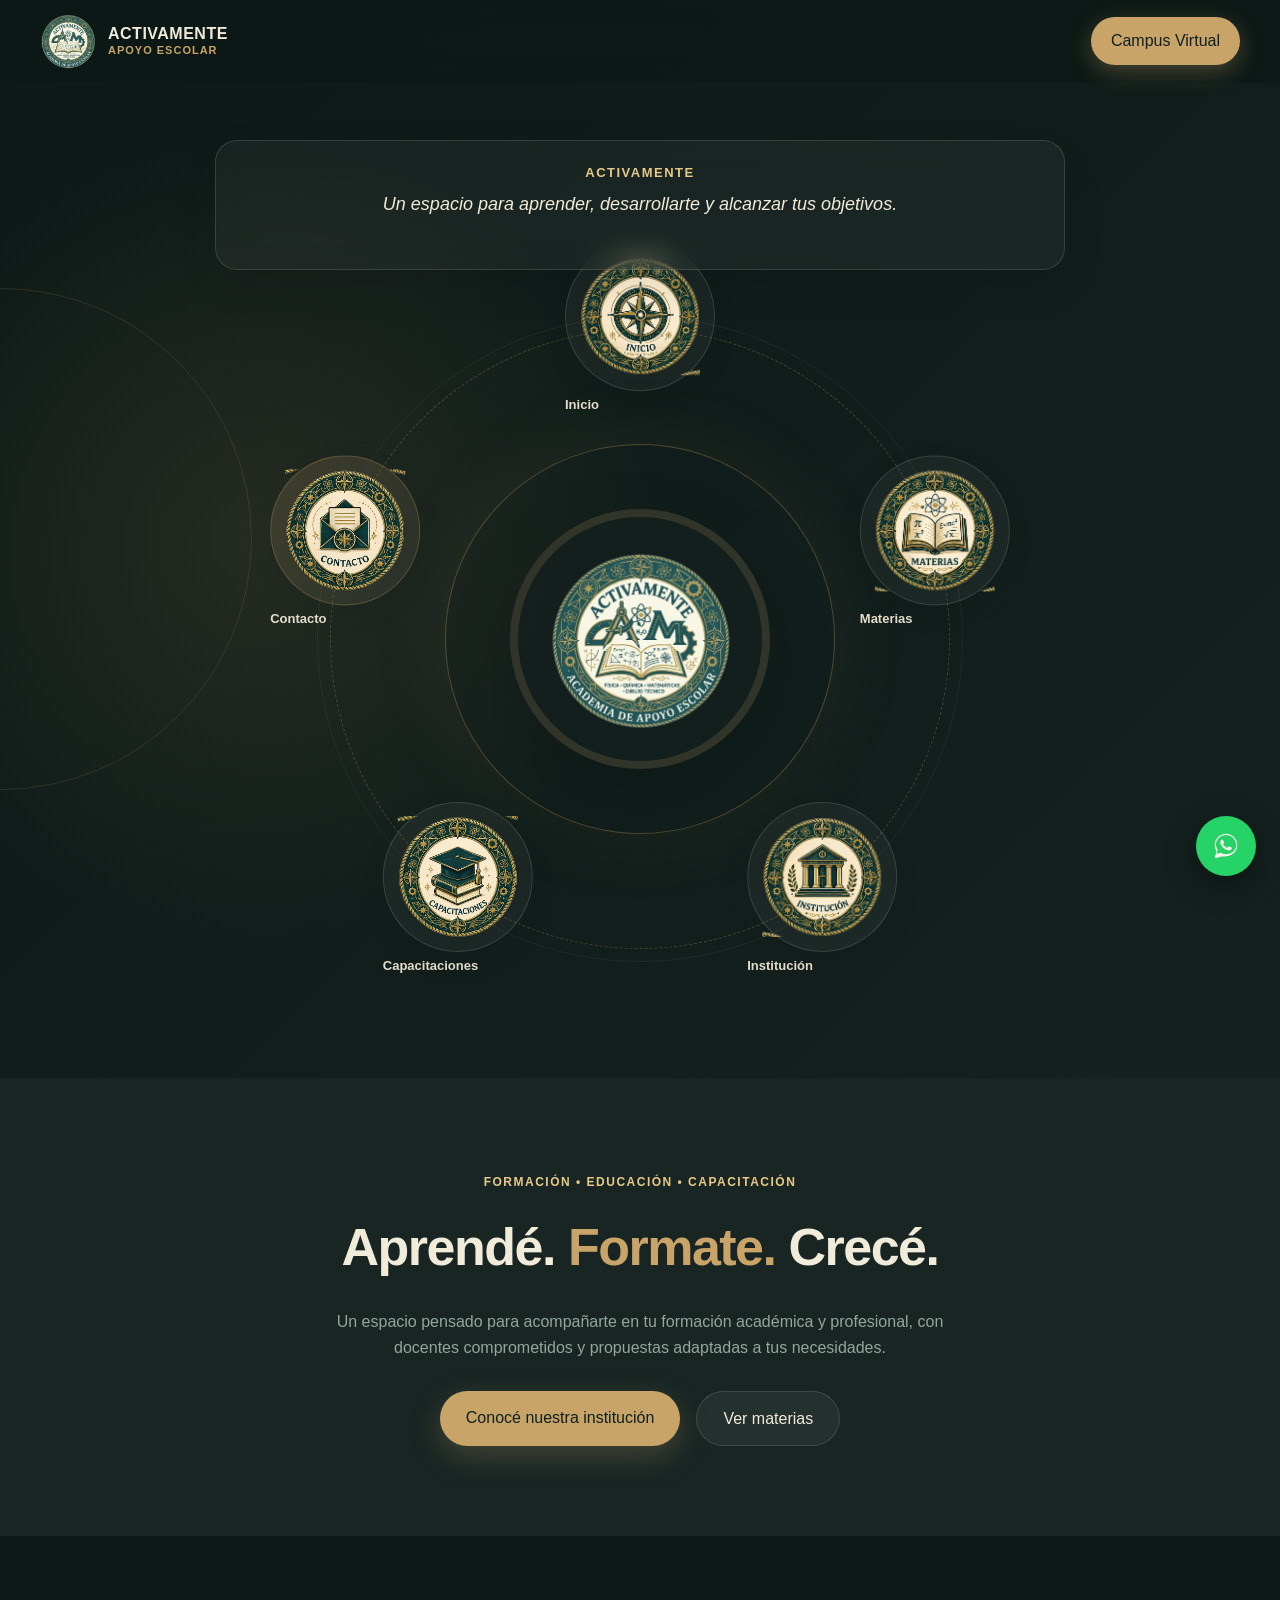
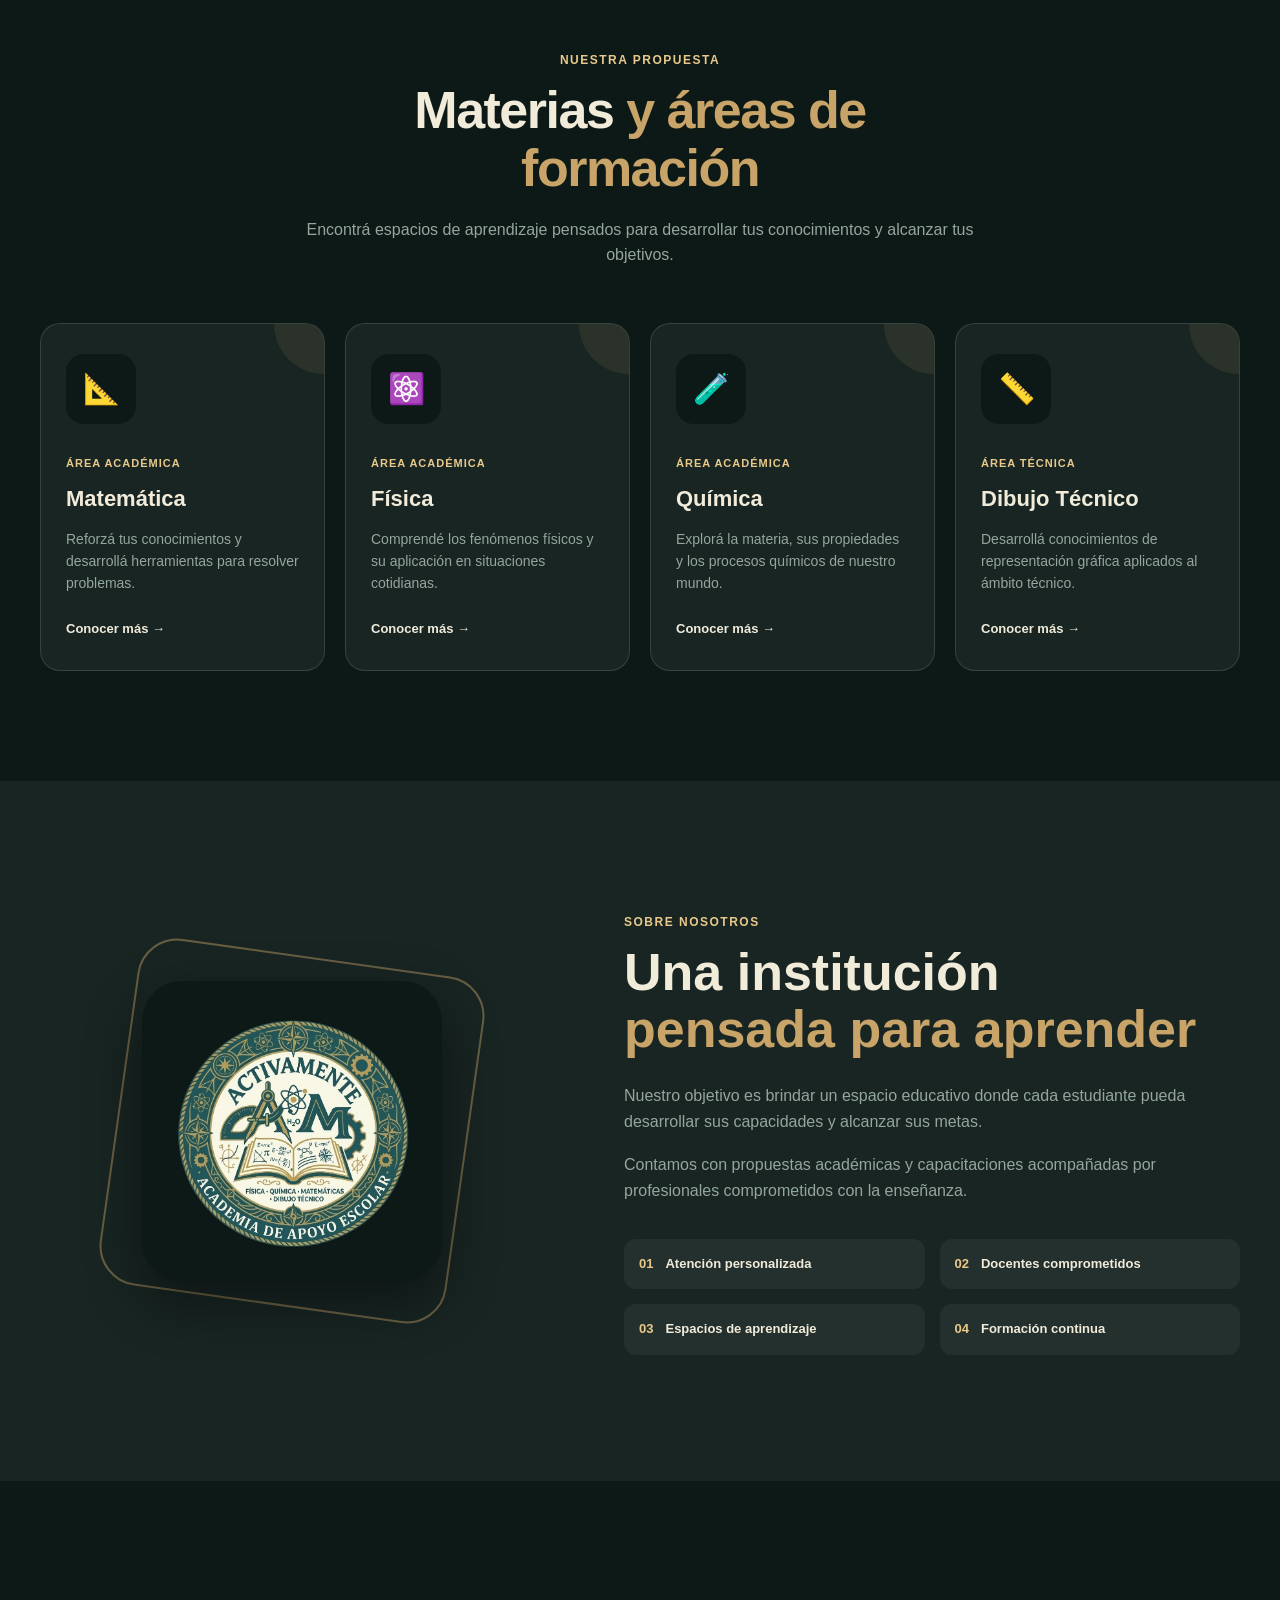
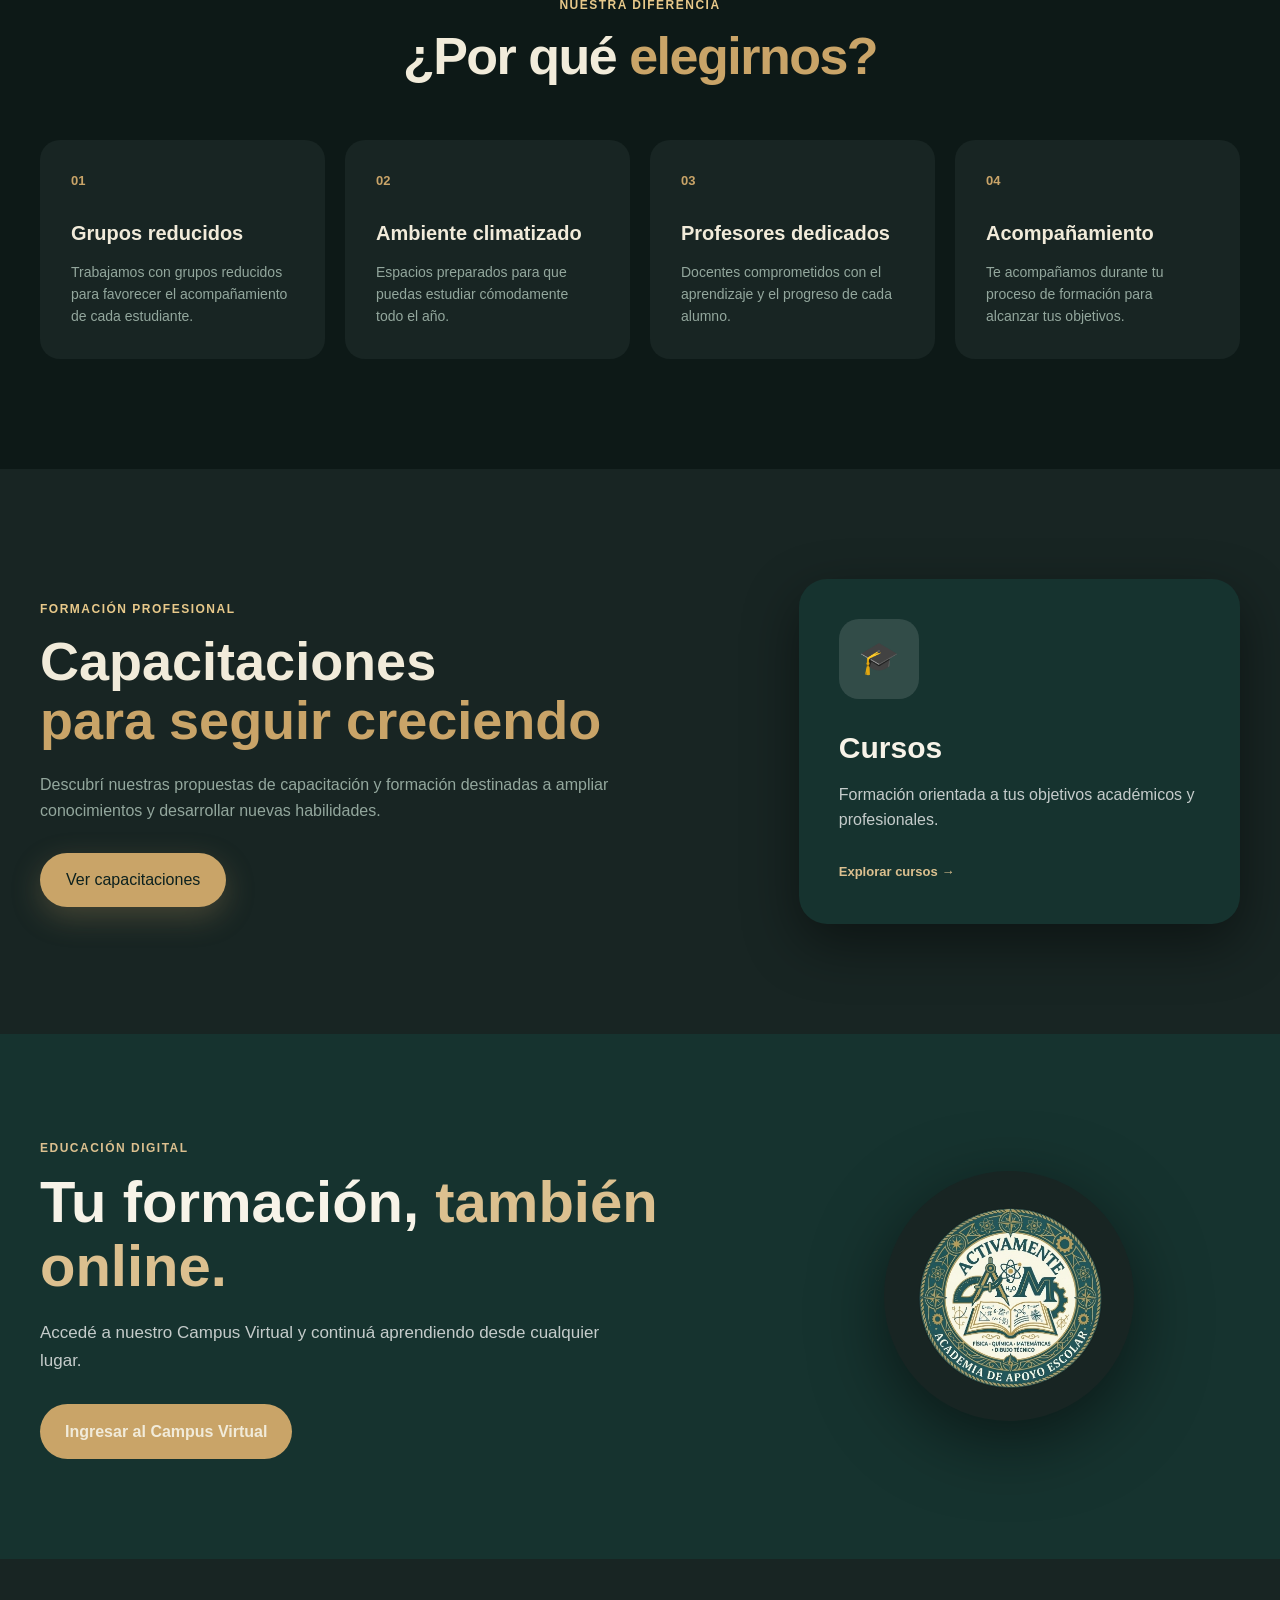
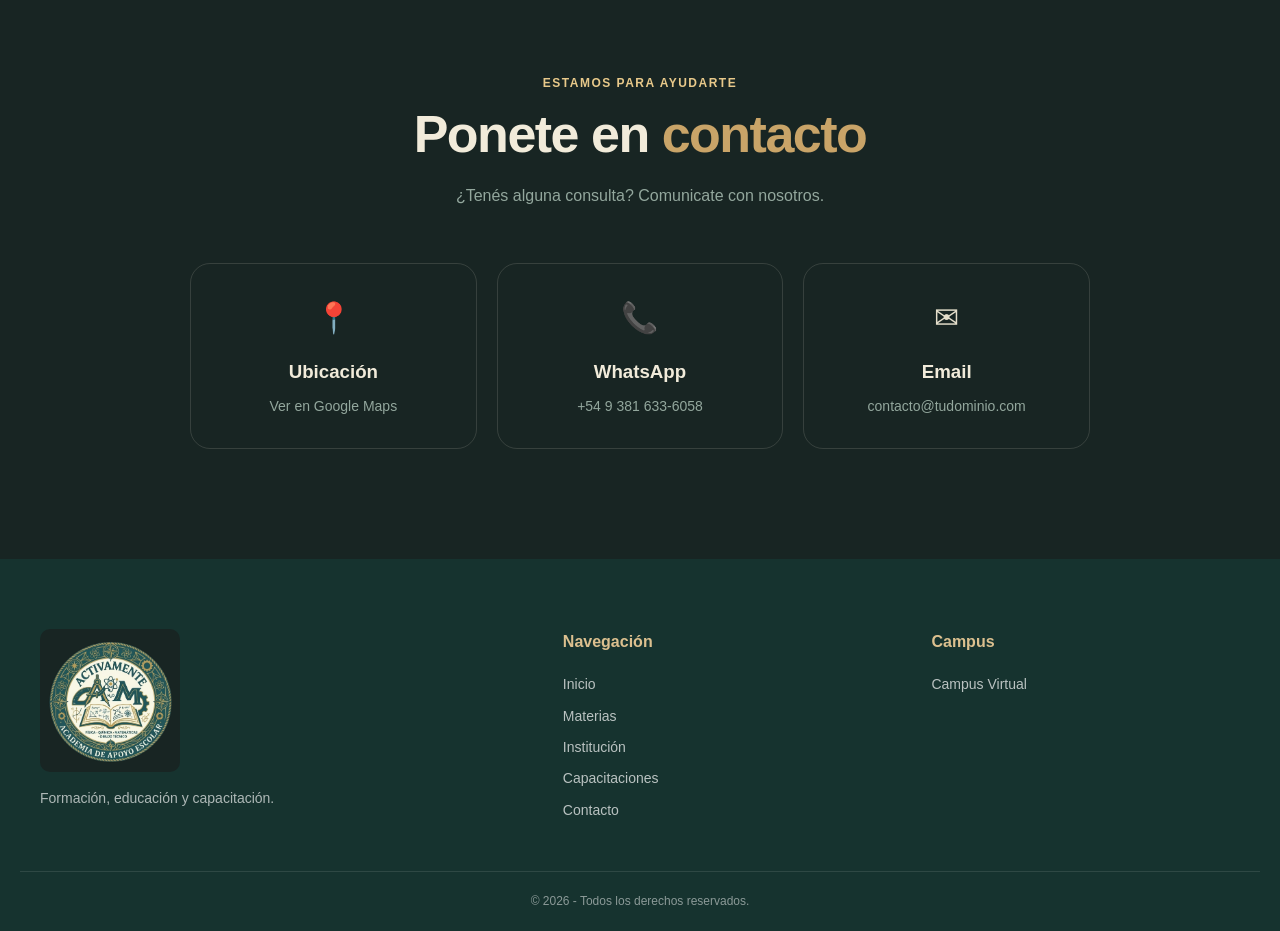
==== commit 0fedc57b: "Update index.html" ====
--- a/index.html
+++ b/index.html
@@ -37,29 +37,35 @@
         </div>
         <div class="hero-subjects">
           <div class="orbit-item" style="--dx:0px; --dy:-310px; --dx-t:0px; --dy-t:-225px;">
-            <a href="#inicio" class="subject-button active">
-              <span class="subject-icon">🏠</span><span class="subject-label">Inicio</span>
+            <a href="#inicio" class="orbit-link active">
+              <span class="subject-button"><img src="assets/medalla-inicio.png" alt="Inicio"></span>
+              <span class="subject-label">Inicio</span>
             </a>
           </div>
           <div class="orbit-item" style="--dx:294.8px; --dy:-95.8px; --dx-t:214px; --dy-t:-69.5px;">
-            <a href="#materias" class="subject-button">
-              <span class="subject-icon">📚</span><span class="subject-label">Materias</span>
+            <a href="#materias" class="orbit-link">
+              <span class="subject-button"><img src="assets/medalla-materias.png" alt="Materias"></span>
+              <span class="subject-label">Materias</span>
             </a>
           </div>
           <div class="orbit-item" style="--dx:182.2px; --dy:250.8px; --dx-t:132.3px; --dy-t:182px;">
-            <a href="#institucion" class="subject-button">
-              <span class="subject-icon">🏛️</span><span class="subject-label">Institución</span>
+            <a href="#institucion" class="orbit-link">
+              <span class="subject-button"><img src="assets/medalla-institucion.png" alt="Institución"></span>
+              <span class="subject-label">Institución</span>
             </a>
           </div>
           <div class="orbit-item" style="--dx:-182.2px; --dy:250.8px; --dx-t:-132.3px; --dy-t:182px;">
-            <a href="#capacitaciones" class="subject-button">
-              <span class="subject-icon">🎓</span><span class="subject-label">Capacitaciones</span>
+            <a href="#capacitaciones" class="orbit-link">
+              <span class="subject-button"><img src="assets/medalla-capacitaciones.png" alt="Capacitaciones"></span>
+              <span class="subject-label">Capacitaciones</span>
             </a>
           </div>
           <div class="orbit-item" style="--dx:-294.8px; --dy:-95.8px; --dx-t:-214px; --dy-t:-69.5px;">
-            <a href="#contacto" class="subject-button subject-cursos">
-              <span class="subject-icon">✉️</span><span class="subject-label">Contacto</span>
-            </a>
+            <a href="#contacto" class="orbit-link">
+              <span class="subject-button subject-cursos"><img src="assets/medalla-contacto.png" alt="Contacto"></span>
+              <span class="subject-label">Contacto</span>
+            </a>
+
           </div>
         </div>
       </div>
--- a/css/style.css
+++ b/css/style.css
@@ -447,7 +447,7 @@
    PRESENTACIÓN
 ========================================================= */
 
-.presentation { padding: 90px 20px; background: var(--color-white); }
+.presentation { padding: 90px 20px; background: var(--color-surface); }
 .presentation-container { width: min(calc(100% - 20px), 900px); margin-inline: auto; text-align: center; }
 .presentation .section-tag { display: inline-block; margin-bottom: 14px; color: var(--color-accent-dark); font-size: 12px; font-weight: 800; letter-spacing: 1.5px; text-transform: uppercase; }
 .presentation h1 { font-size: clamp(34px, 5vw, 52px); color: var(--color-heading); letter-spacing: -1.5px; margin-bottom: 20px; }
@@ -472,7 +472,7 @@
 .section-header p { color: var(--color-text-light); font-size: 16px; }
 
 /* MATERIAS */
-.materias { background: var(--color-surface); }
+.materias { background: var(--color-bg); }
 .materias-grid { width: min(calc(100% - 20px), var(--container-width)); margin-inline: auto; display: grid; grid-template-columns: repeat(4, 1fr); gap: 20px; }
 .materia-card { position: relative; padding: 30px 25px; border: 1px solid var(--color-border); border-radius: var(--radius-medium); background: var(--color-surface); overflow: hidden; transition: var(--transition); }
 .materia-card::before { content: ""; position: absolute; width: 100px; height: 100px; border-radius: 50%; background: var(--color-accent); opacity: 0.10; top: -50px; right: -50px; }
@@ -486,10 +486,10 @@
 .card-link:hover { color: var(--color-accent-dark); letter-spacing: 0.3px; }
 
 /* INSTITUCIÓN */
-.institution { background: var(--color-bg); }
+.institution { background: var(--color-surface); }
 .institution-container { width: min(calc(100% - 20px), var(--container-width)); margin-inline: auto; display: grid; grid-template-columns: 0.9fr 1.1fr; gap: 80px; align-items: center; }
 .institution-image { position: relative; min-height: 480px; display: flex; align-items: center; justify-content: center; }
-.institution-image img { position: relative; z-index: 2; width: 300px; height: 300px; object-fit: contain; padding: 30px; border-radius: 40px; background: var(--color-surface); box-shadow: var(--shadow-medium); }
+.institution-image img { position: relative; z-index: 2; width: 300px; height: 300px; object-fit: contain; padding: 30px; border-radius: 40px; background: var(--color-bg); box-shadow: var(--shadow-medium); }
 .image-decoration { position: absolute; width: 350px; height: 350px; border: 2px solid var(--color-accent); border-radius: 40px; transform: rotate(8deg); opacity: 0.45; }
 .institution-content h2 { max-width: 600px; font-size: clamp(36px, 5vw, 52px); line-height: 1.1; color: var(--color-heading); margin-bottom: 25px; }
 .institution-content h2 span { color: var(--color-accent); }
@@ -500,16 +500,16 @@
 .feature span { font-size: 13px; font-weight: 600; color: var(--color-heading); }
 
 /* POR QUÉ ELEGIRNOS */
-.why-us { background: var(--color-surface); }
+.why-us { background: var(--color-bg); }
 .advantages-grid { width: min(calc(100% - 20px), var(--container-width)); margin-inline: auto; display: grid; grid-template-columns: repeat(4, 1fr); gap: 20px; }
-.advantage-card { padding: 30px; border-radius: var(--radius-medium); background: var(--color-bg); border: 1px solid transparent; transition: var(--transition); }
+.advantage-card { padding: 30px; border-radius: var(--radius-medium); background: var(--color-surface); border: 1px solid transparent; transition: var(--transition); }
 .advantage-card:hover { border-color: rgba(169, 138, 84, 0.4); transform: translateY(-5px); box-shadow: var(--shadow-soft); }
 .advantage-number { margin-bottom: 25px; color: var(--color-accent); font-size: 13px; font-weight: 800; }
 .advantage-card h3 { color: var(--color-heading); margin-bottom: 12px; font-size: 20px; }
 .advantage-card p { color: var(--color-text-light); font-size: 14px; }
 
 /* CAPACITACIONES */
-.training { background: var(--color-bg); }
+.training { background: var(--color-surface); }
 .training-container { width: min(calc(100% - 20px), var(--container-width)); margin-inline: auto; display: grid; grid-template-columns: 1fr 0.65fr; align-items: center; gap: 80px; }
 .training-content h2 { font-size: clamp(36px, 5vw, 54px); line-height: 1.1; color: var(--color-heading); margin-bottom: 22px; }
 .training-content h2 span { display: block; color: var(--color-accent); }
@@ -597,11 +597,30 @@
     .section { padding: 80px 20px; }
     .materias-grid, .advantages-grid { grid-template-columns: 1fr; }
     .institution-container, .training-container, .campus-container { grid-template-columns: 1fr; gap: 45px; }
+    .institution-image { min-height: 320px; }
+    .institution-image img { width: 220px; height: 220px; padding: 22px; }
+    .image-decoration { width: 260px; height: 260px; }
+    .institution-content h2 { font-size: 34px; }
+    .institution-features { grid-template-columns: 1fr; }
+    .training-card { padding: 28px; }
+    .campus-container { text-align: center; }
+    .campus-content p { margin-inline: auto; }
+    .campus-visual img { width: 190px; height: 190px; }
     .contact-grid { grid-template-columns: 1fr; }
     .footer-container { grid-template-columns: 1fr; gap: 35px; }
     .footer-brand { text-align: center; }
     .footer-brand img, .footer-brand p { margin-inline: auto; }
     .footer-links { align-items: center; text-align: center; }
+}
+
+@media (max-width: 400px) {
+    .hero-floating-logo { width: 250px; height: 250px; }
+    .logo-orbit { width: 225px; height: 225px; }
+    .logo-container { width: 165px; height: 165px; padding: 18px; }
+    .subject-button { width: 110px; height: 110px; padding: 10px; }
+    .subject-icon { width: 38px; height: 38px; font-size: 17px; }
+    .subject-label { font-size: 11px; }
+    .presentation h1 { font-size: 34px; }
 }
 
 /* =========================================================
